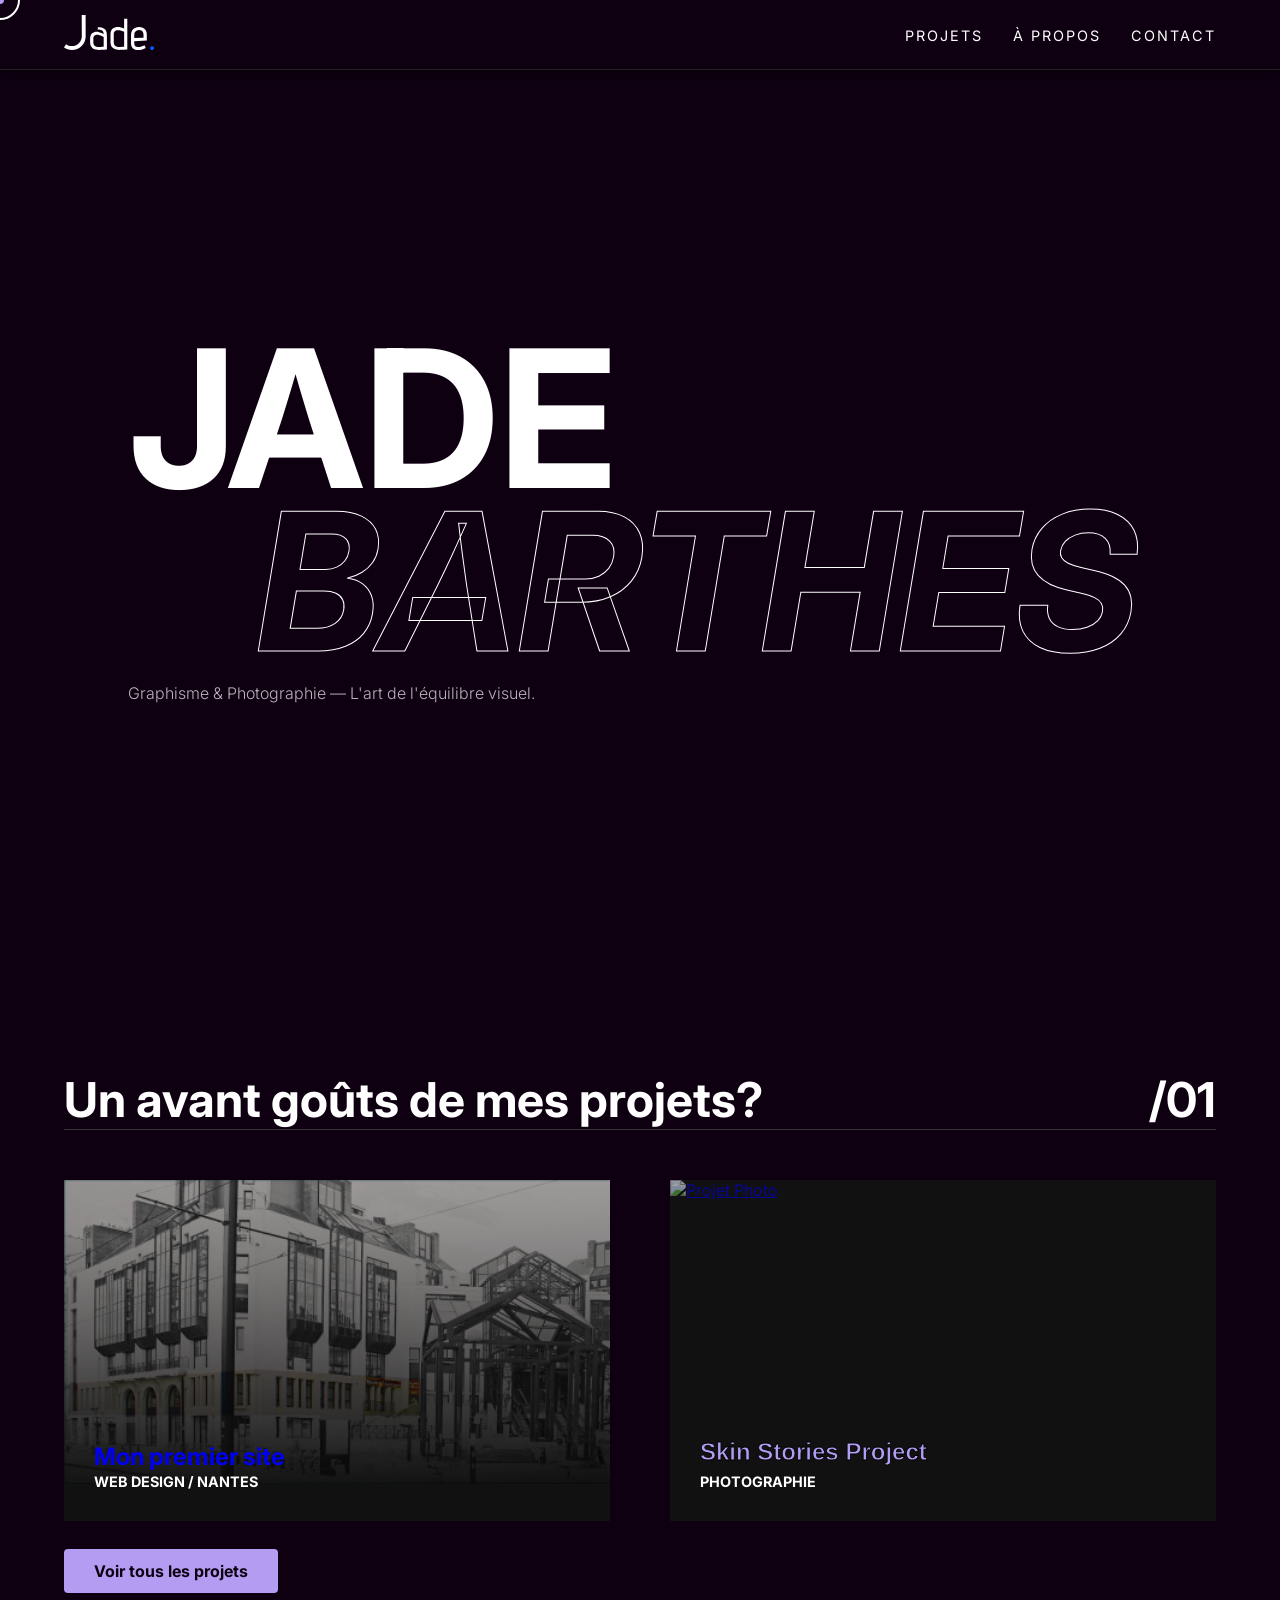
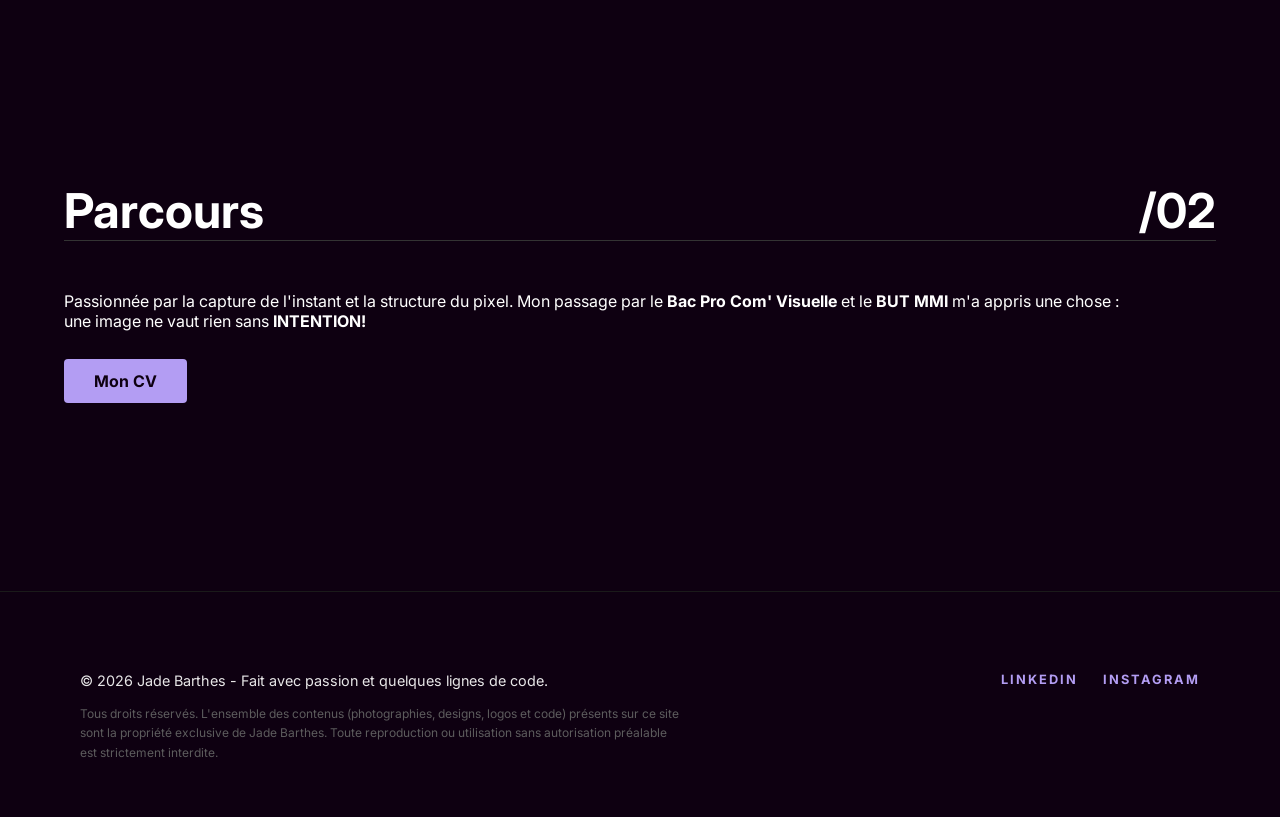
==== index.html @ 8baca6ea "responsiv et debug du site" ====
<!DOCTYPE html>
<html lang="fr">
<head>
    <meta charset="UTF-8">
    <meta name="viewport" content="width=device-width, initial-scale=1.0">
    <title>Jade Barthes - Portfolio</title>
    <link href="https://fonts.googleapis.com/css2?family=Playfair+Display:ital,wght@0,900;1,900&family=Inter:wght@300;400;700&display=swap" rel="stylesheet">
    <link rel="stylesheet" href="style.css">
</head>
<body>

    <div class="cursor-dot"></div>
    <div class="cursor-outline"></div>

<nav>
    <div class="logo">
        <a href="index.html">
            <img src="assets/img/logo-barthes-jade-site2.svg" alt="Jade Barthes" class="logo-img">
        </a>
    </div>

    <div class="burger" id="burger">
        <span></span>
        <span></span>
        <span></span>
    </div>

    <ul class="nav-links" id="nav-links">
        <li><a href="projets.html">Projets</a></li>
        <li><a href="index.html#about">À propos</a></li>
        <li><a href="contact.html">Contact</a></li>
    </ul>
</nav>

    <main>
        <section id="home" class="hero">
            <div class="hero-content">
                <h1 class="reveal-text">Jade <br><span data-text="Barthes">Barthes</span></h1>
                <p class="hero-sub">Graphisme & Photographie — L'art de l'équilibre visuel.</p>
            </div>
        </section>

<section id="projects" class="section">
    <h2 class="section-title">Un avant goûts de mes projets? <span>/01</span></h2>
    <div class="project-grid">
        
        <a href="musee-imprimerie.html" class="project-card hover-target">
            <div class="card-inner">
                <img src="assets/img/mediatheque.png" alt="Musée de l'imprimerie" class="card-img">
                <div class="card-overlay">
                    <h2>Mon premier site</h2>
                    <span>Web Design / Nantes</span>
                </div>
            </div>
        </a>

        <a href="skin-stories-project.html" class="project-card hover-target">
            <div class="card-inner">
                <img src="assets/img/P1162519.jpg" alt="Projet Photo" class="card-img">
                <div class="card-overlay">
                    <h3>Skin Stories Project</h3>
                    <span>Photographie</span>
                </div>
            </div>
        </a>

    </div>
    <br>
    <br>
    <div class="see-all-btn-container">
        <a href="projets.html" class="btn-link hover-target">Voir tous les projets</a>
</section>

        <section id="about" class="section">
            <div class="about-container">
                <div class="about-text">
                    <h2 class="section-title">Parcours <span>/02</span></h2>
                    <p>Passionnée par la capture de l'instant et la structure du pixel. Mon passage par le <strong>Bac Pro Com' Visuelle</strong>
                        et le <strong>BUT MMI</strong> m'a appris une chose : </p>
                        <p>une image ne vaut rien sans <strong>INTENTION!</strong></p>
                        <br>
                        <br>
                    <a href="assets/pdf/CV.pdf" class="btn-link hover-target">Mon CV</a>
                </div>
            </div>
        </section>
    </main>

    
    <footer>
    <div class="footer-container">
        <div class="footer-content">
            <p>&copy; 2026 Jade Barthes - Fait avec passion et quelques lignes de code.</p>
            <p class="legal-text">
                Tous droits réservés. L'ensemble des contenus (photographies, designs, logos et code) 
                présents sur ce site sont la propriété exclusive de Jade Barthes. 
                Toute reproduction ou utilisation sans autorisation préalable est strictement interdite.
            </p>
        </div>
        
        <div class="footer-socials">
            <a href="https://www.linkedin.com/in/jade-barthes-762510387/" target="_blank" class="hover-target">LinkedIn</a>
            <a href="https://www.instagram.com/pickjad/" target="_blank" class="hover-target">Instagram</a>
        </div>
    </div>
</footer>
<script src="script.js"></script>
</body>
</html>
---- style.css ----
:root {
    --bg: #0e0011;
    --text: #ffffff;
    --accent: #b39df3; /* Lavande pour le contraste */
    --font-main: 'Inter', sans-serif;
    --font-serif: 'Playfair Display', serif;
}

* { margin: 0; padding: 0; box-sizing: border-box; cursor: none; } /* On cache le vrai curseur */

body {
    background-color: var(--bg);
    color: var(--text);
    font-family: var(--font-main);
    overflow-x: hidden;
}

/* --- CURSEUR --- */
.cursor-dot, .cursor-outline {
    pointer-events: none;
    position: fixed;
    top: 0; left: 0;
    transform: translate(-50%, -50%);
    border-radius: 50%;
    z-index: 9999;
    transition: width 0.3s, height 0.3s, background-color 0.3s;
}
.cursor-dot { width: 8px; height: 8px; background-color: var(--accent); }
.cursor-outline {
    width: 40px; height: 40px;
    border: 2px solid var(--text);
    transition: all 0.2s ease-out;
}

/* --- NAVIGATION --- */
nav {
    position: fixed;
    top: 0;
    left: 0;
    width: 100%;
    height: 70px;
    padding: 0 5%;
    display: flex;
    justify-content: space-between;
    align-items: center;
    z-index: 1000;
    background: #0e0011;
    border-bottom: 1px solid #222;
    box-shadow: 0 2px 16px rgba(0,0,0,0.35);
}

.logo {
    position: relative;
}

.logo-img {
    height: 35px;
    filter: invert(1) brightness(1.1) saturate(2);
}

body {
    padding-top: 70px;
}

.nav-links { display: flex; list-style: none; gap: 30px; }
.nav-links a {
    color: var(--text);
    text-decoration: none;
    font-size: 0.9rem;
    text-transform: uppercase;
    letter-spacing: 2px;
}

/* --- HERO --- */
.hero {
    height: 100vh;
    display: flex;
    align-items: center;
    padding-left: 10%;
}

h1 {
    font-family: var(--font-main);
    font-size: clamp(4rem, 15vw, 12rem);
    line-height: 0.85;
    text-transform: uppercase;
}

h1 span {
    padding-left: 10vw;
    font-style: italic;
    color: transparent;
    -webkit-text-stroke: 1px var(--text);
}

.barthes-contour {
    position: relative;
    color: transparent;
    -webkit-text-stroke: 1px #fff;
    text-shadow: 0 0 1px rgba(255,255,255,0.9);
}

.barthes-contour::before,
.barthes-contour::after {
    content: attr(data-text);
    position: absolute;
    left: 0;
    top: 0;
    width: 100%;
    color: transparent;
    -webkit-text-stroke: 1.2px;
    opacity: 0.9;
}

.barthes-contour::before {
    -webkit-text-stroke-color: #d4a8ff;
    transform: translate(2px, -2px) skewX(-3deg);
    clip-path: polygon(0 0, 100% 2%, 100% 38%, 0 35%);
}

.barthes-contour::after {
    -webkit-text-stroke-color: #ff7ee8;
    transform: translate(-2px, 2px) skewX(2deg);
    clip-path: polygon(0 65%, 100% 62%, 100% 100%, 0 100%);
}

@keyframes barthes-glitch {
    0%, 100% { transform: translate(0,0); }
    20% { transform: translate(-1px, 1px); }
    40% { transform: translate(1px, -1px); }
    60% { transform: translate(-1px, -1px); }
    80% { transform: translate(1px, 1px); }
}

.barthes-contour {
    animation: barthes-glitch 2.5s infinite ease-in-out;
}


.hero-sub { margin-top: 20px; font-weight: 300; opacity: 0.7; }

/* --- GRILLE DE PROJETS --- */
.section { padding: 100px 5%; }
.section-title {
    font-family: var(--font-main);
    font-size: 3rem;
    margin-bottom: 50px;
    border-bottom: 1px solid #333;
    display: flex;
    justify-content: space-between;
}

.project-grid {
    display: grid;
    grid-template-columns: repeat(2, 1fr);
    gap: 60px;
}

.project-card {
    position: relative;
    aspect-ratio: 16/10;
    background: #111;
    overflow: hidden;
}

.card-img {
    width: 100%; height: 100%;
    object-fit: cover;
    opacity: 0.6;
    transition: 0.8s cubic-bezier(0.2, 1, 0.3, 1);
}

.project-card:hover .card-img {
    transform: scale(1.1);
    opacity: 1;
}

.card-overlay {
    position: absolute;
    bottom: 30px; left: 30px;
}

/* Responsivité */
@media (max-width: 768px) {
    .project-grid { grid-template-columns: 1fr; }
    h1 { font-size: 5rem; }
}

/* --- PAGE DÉTAIL PROJET --- */
.project-detail {
    max-width: 1000px;
    margin: 0 auto;
    padding: 0 5% 60px;
}

.project-hero {
    position: relative;
    width: 100%;
    height: 420px;
    margin: 0 auto 40px;
    border-radius: 12px;
    background-image: url('assets/img/mediatheque.png');
    background-position: center;
    background-size: cover;
    background-repeat: no-repeat;
    display: flex;
    align-items: flex-end;
    padding: 40px;
    box-shadow: inset 0 0 0 1000px rgba(0, 0, 0, 0.45);
    overflow: hidden;
}

.project-hero h1,
.project-hero .meta {
    color: #fff;
    z-index: 2;
}

.project-hero-overlay {
    position: absolute;
    inset: 0;
    display: flex;
    flex-direction: column;
    justify-content: flex-end;
    align-items: flex-start;
    text-align: left;
    padding: 40px;
    color: #ffffff;
}

.project-hero h1 {
    margin: 0 0 12px;
    font-size: clamp(2.2rem, 5vw, 3rem);
}

.project-hero .meta {
    display: flex;
    gap: 18px;
    font-family: var(--font-main);
    font-weight: 700;
    text-transform: uppercase;
    letter-spacing: 0.08em;
}

.project-hero::before {
    content: '';
    position: absolute;
    inset: 0;
    background: linear-gradient(180deg, rgba(0,0,0,0.0) 0%, rgba(0,0,0,0.75) 100%);
    z-index: 1;
}

.project-detail h1 {
    font-family: var(--font-main);
    font-size: 3rem;
    font-weight: 900;
    margin-bottom: 20px;
    margin-top: 100px;
}

.project-detail .meta {
    display: flex;
    gap: 20px;
    margin-bottom: 60px;
    color: var(--accent);
    font-weight: 700;
}

.project-detail img {
    width: 100%;
    max-height: 450px;
    height: 450px;
    object-fit: cover;
    margin: 40px 0;
    border-radius: 8px;
}

.project-detail p {
    font-size: 1.1rem;
    line-height: 1.8;
    margin-bottom: 20px;
    color: #ccc;
}

.project-detail h2 {
    font-family: var(--font-main);
    font-size: 2rem;
    margin-top: 50px;
    margin-bottom: 20px;
}

.project-detail .btn-link {
    display: inline-block;
    margin-top: 30px;
    padding: 12px 30px;
    background-color: var(--accent);
    color: var(--bg);
    text-decoration: none;
    border-radius: 4px;
    font-weight: 700;
    transition: all 0.3s ease;
}

.project-detail .btn-link:hover {
    transform: scale(1.05);
    box-shadow: 0 0 20px var(--accent);
}

.back-link {
    display: inline-block;
    margin-top: 20px;
    padding: 10px 20px;
    color: var(--text);
    text-decoration: none;
    font-size: 0.9rem;
    border: 1px solid var(--text);
    border-radius: 4px;
    transition: all 0.3s ease;
}

.back-link:hover {
    background-color: var(--text);
    color: var(--bg);
}

/* --- PAGE PROJETS COMPLÈTE --- */
.projects-page {
    padding: 150px 5% 100px;
}

.projects-header {
    max-width: 1200px;
    margin: 0 auto 80px;
    text-align: center;
}

.projects-header h1 {
    font-family: var(--font-main);
    font-size: 4rem;
    font-weight: 900;
    margin-bottom: 20px;
}

.projects-header p {
    font-size: 1.2rem;
    color: #999;
    font-weight: 300;
}

.projects-full-grid {
    display: grid;
    grid-template-columns: repeat(3, 1fr);
    gap: 40px;
    max-width: 1400px;
    margin: 0 auto;
}

.projects-full-grid .project-card {
    aspect-ratio: 1;
}

.cta-section {
    text-align: center;
    padding: 100px 5%;
    border-top: 1px solid #333;
    margin-top: 80px;
}

.cta-section h2 {
    font-family: var(--font-main);
    font-size: 3rem;
    margin-bottom: 20px;
}

.cta-section p {
    font-size: 1.1rem;
    color: #999;
    margin-bottom: 40px;
}

.cta-section .btn-link {
    display: inline-block;
    padding: 15px 40px;
    background-color: var(--accent);
    color: var(--bg);
    text-decoration: none;
    border-radius: 4px;
    font-weight: 700;
    transition: all 0.3s ease;
}

.cta-section .btn-link:hover {
    transform: scale(1.05);
    box-shadow: 0 0 20px var(--accent);
}

@media (max-width: 1024px) {
    .projects-full-grid {
        grid-template-columns: repeat(2, 1fr);
    }
}

@media (max-width: 768px) {
    .projects-full-grid {
        grid-template-columns: 1fr;
    }
    
    .projects-header h1 {
        font-size: 2.5rem;
    }
}

/* --- VARIABLES & BASES --- */
:root {
    --bg: #0e0011;
    --text: #ffffff;
    --accent: #b39df3; /* Lavande */
    --font-main: 'Inter', sans-serif;
    --font-serif: 'Playfair Display', serif;
}

* { margin: 0; padding: 0; box-sizing: border-box; cursor: none; }

body {
    background-color: var(--bg);
    color: var(--text);
    font-family: var(--font-main);
    overflow-x: hidden;
    padding-top: 70px;
}

/* --- NAVIGATION --- */
nav {
    position: fixed; top: 0; left: 0; width: 100%; height: 70px;
    padding: 0 5%; display: flex; justify-content: space-between; align-items: center;
    z-index: 1000; background: var(--bg); border-bottom: 1px solid #222;
}

.nav-links { display: flex; list-style: none; gap: 30px; }
.nav-links a { color: var(--text); text-decoration: none; text-transform: uppercase; font-size: 0.9rem; letter-spacing: 2px; }

/* --- PAGE DÉTAIL PROJET --- */
.project-detail { max-width: 1000px; margin: 0 auto; padding: 0 5% 60px; }

.project-hero {
    position: relative; width: 100%; height: 450px; margin: 40px auto;
    border-radius: 12px; background-size: cover; background-position: center;
    display: flex; align-items: flex-end; padding: 40px; overflow: hidden;
    box-shadow: inset 0 0 0 1000px rgba(0, 0, 0, 0.5);
}

.skin-stories-bg { background-image: url('assets/img/P1162519.jpg'); }

/* --- STYLE ÉDITORIAL (TES IMAGES) --- */
.partie-title {
    text-align: center; font-family: var(--font-serif); font-style: italic;
    color: var(--accent); letter-spacing: 4px; text-transform: uppercase;
    margin: 80px 0 40px; font-size: 1.8rem;
}

.stories-showcase { margin-bottom: 100px; }

.story-image { position: relative; width: 100%; border: 1px solid #1a1a1a; overflow: hidden; }

.story-image img {
    width: 100%; height: auto; display: block;
    filter: brightness(0.6); /* Ton rendu sombre */
    transition: all 0.6s ease;
}

.story-image:hover img { filter: brightness(0.9); transform: scale(1.01); }

.story-label {
    position: absolute; top: 20px; right: 20px;
    background: var(--accent); color: var(--bg);
    padding: 5px 15px; font-size: 0.7rem; font-weight: 800; letter-spacing: 2px;
}

.story-credits { text-align: right; font-size: 0.7rem; color: #555; margin-top: 10px; }

.story-desc { text-align: center; margin-top: 25px; color: #ccc; font-style: italic; }

/* --- BOUTONS --- */
.action-buttons { display: flex; gap: 20px; margin-top: 40px; }

.btn-link {
    padding: 12px 30px; background: var(--accent); color: var(--bg);
    text-decoration: none; font-weight: 700; border-radius: 4px;
}

.btn-link.outline { background: transparent; border: 1px solid var(--accent); color: var(--accent); }

.back-link { display: inline-block; margin-top: 20px; padding: 10px 20px; color: #fff; text-decoration: none; border: 1px solid #444; }

/* --- STYLE ÉDITORIAL UNIFIÉ --- */

.partie-title {
    text-align: center;
    /* On force l'utilisation de la police principale (Inter) */
    font-family: var(--font-main); 
    font-weight: 700; /* Gras pour l'impact */
    font-style: normal; /* On enlève l'italique */
    color: var(--accent);
    letter-spacing: 5px; /* On garde l'espacement pour le côté design */
    text-transform: uppercase;
    margin: 80px 0 40px;
    font-size: 1.5rem;
}

/* --- BOUTONS (CORRECTION) --- */

.btn-link:hover {
    transform: scale(1.05);
    /* Supprime la ligne box-shadow qui était ici */
    box-shadow: none; 
}

.btn-link.outline:hover {
    background: transparent; /* Ou une couleur très légère sans halo */
    /* Supprime aussi la ligne box-shadow ici si elle existe */
    box-shadow: none; 
}

/* --- NETTOYAGE COMPLET DES BOUTONS --- */

.btn-link:hover, 
.btn-link.outline:hover,
.project-detail .btn-link:hover {
    transform: scale(1.05);
    /* On force la suppression de toute lueur/ombre */
    box-shadow: none !important; 
    text-decoration: none;
}

/* Pour le bouton violet (plein) */
.btn-link:hover {
    background-color: var(--accent); /* Reste de la même couleur */
    filter: brightness(1.1); /* S'éclaircit juste un peu, sans halo */
}

/* Pour le bouton noir (contour) */
.btn-link.outline:hover {
    background-color: transparent !important;
    border: 1px solid var(--accent);
    color: var(--accent);
}

.cursor-outline {
    width: 40px;
    height: 40px;
    border: 2px solid var(--text);
    transition: all 0.2s ease-out;
    background-color: transparent !important; /* Force la transparence */
    box-shadow: none !important; /* Supprime toute ombre du curseur */
}

/* --- AJOUT SPÉCIFIQUE : PAGE CONTACT --- */

.contact-page {
    padding: 150px 5% 100px; /* Grand padding pour le hero */
    min-height: 100vh;
    background-color: var(--bg);
}

.contact-container {
    max-width: 1200px;
    margin: 0 auto;
}

/* Titre H1 style "Index" */
.contact-page h1 {
    font-family: var(--font-main);
    font-size: clamp(3rem, 10vw, 8rem);
    text-transform: uppercase;
    line-height: 0.9;
    margin-bottom: 80px;
}

.contact-page h1 span {
    color: transparent;
    -webkit-text-stroke: 1px var(--text);
    padding-left: 0; /* Pas de décalage sur mobile */
}

/* Grille de contact */
.contact-grid {
    display: grid;
    grid-template-columns: repeat(2, 1fr); /* 2 colonnes égales */
    gap: 80px;
    align-items: flex-start;
}

.contact-info h3 {
    font-family: var(--font-serif);
    font-style: italic;
    font-size: 2.5rem;
    color: var(--accent);
    margin-bottom: 20px;
}

.contact-info p {
    color: #ccc;
    line-height: 1.8;
    margin-bottom: 40px;
    font-size: 1.1rem;
}

.info-list {
    list-style: none;
    margin-bottom: 50px;
}

.info-list li {
    margin-bottom: 15px;
    font-size: 1.1rem;
    color: var(--text);
}

.info-list li strong {
    font-weight: 700;
}

.info-list li a {
    color: var(--accent);
    text-decoration: none;
    transition: all 0.3s ease;
}

.info-list li a:hover {
    color: var(--text);
}

/* Liens sociaux style "Nav" */
.social-links {
    display: flex;
    gap: 20px;
    margin-top: 30px;
}

.social-icon {
    font-size: 0.8rem;
    text-transform: uppercase;
    letter-spacing: 2px;
    color: var(--text);
    text-decoration: none;
    border: 1px solid transparent;
    transition: all 0.3s ease;
}

.social-icon:hover {
    color: var(--accent);
}

/* --- LE FORMULAIRE --- */
.contact-form {
    display: flex;
    flex-direction: column;
    gap: 25px;
}

.form-group {
    display: flex;
    flex-direction: column;
    gap: 8px;
}

.form-group label {
    font-size: 0.85rem;
    text-transform: uppercase;
    letter-spacing: 1px;
    color: #999;
}

/* Style des Inputs & Textarea */
.contact-form input,
.contact-form textarea {
    padding: 15px;
    background-color: #0d0010; /* Un peu plus clair que le fond */
    border: 1px solid #333;
    border-radius: 4px;
    color: var(--text);
    font-family: var(--font-main);
    font-size: 1rem;
    transition: border-color 0.3s ease, background-color 0.3s ease;
}

/* Focus : Quand on clique dans le champ */
.contact-form input:focus,
.contact-form textarea:focus {
    outline: none;
    border-color: var(--accent);
    background-color: #1a0020;
}

/* Style du bouton de formulaire (basé sur ton btn-link) */
.contact-form button.btn-link {
    border: none; /* Enlève la bordure par défaut */
    font-family: var(--font-main);
    text-transform: uppercase;
    letter-spacing: 2px;
    font-size: 0.9rem;
    padding: 15px 30px;
}

/* Responsivité Mobile */
@media (max-width: 768px) {
    .contact-grid {
        grid-template-columns: 1fr; /* Les colonnes s'empilent */
        gap: 60px;
    }
    
    .contact-page {
        padding: 100px 5% 60px;
    }
    
    .contact-page h1 {
        font-size: 4rem;
    }
    
    .contact-info h3 {
        font-size: 2rem;
    }
}

/* --- UNIFORMISATION TYPO CONTACT --- */

.contact-info h3 {
    /* On force ta police de base (Inter) */
    font-family: var(--font-main) !important; 
    font-weight: 700;
    font-style: normal !important; /* On enlève l'italique */
    font-size: 2.5rem;
    color: var(--accent);
    margin-bottom: 20px;
    text-transform: uppercase; /* Optionnel : pour un look plus "projet" */
    letter-spacing: 2px;
}
/* --- AJOUT SPÉCIFIQUE : DIABÈTE PROJET --- */

/* Image de Hero/Bannière spécifique */
.diabete-bg {
    background-image: url('assets/img/liberatori-glucometer-5977172.jpg'); /* Ton image principale éditée */
    background-size: cover;
    background-position: center;
}

/* On force l'utilisation de ta police principale (Inter) comme demandé avant */
.partie-title {
    text-align: center;
    font-family: var(--font-main) !important; 
    font-weight: 700; /* Gras pour l'impact */
    font-style: normal !important; /* Pas d'italique */
    color: var(--accent);
    letter-spacing: 5px; /* Un espacement design */
    text-transform: uppercase;
    margin: 80px 0 40px;
    font-size: 1.5rem;
}

/* --- STYLE ÉDITORIAL UNIFIÉ (TES IMAGES) --- */

.stories-showcase {
    margin-bottom: 100px;
}

.story-image {
    position: relative;
    width: 100%;
    border: 1px solid #1a1a1a;
    overflow: hidden;
}

.story-image img {
    width: 100%;
    height: auto;
    display: block;
    filter: brightness(0.6); /* Ton rendu sombre */
    transition: all 0.6s ease;
}

.story-image:hover img {
    filter: brightness(0.9);
    transform: scale(1.01);
}

.story-label {
    position: absolute;
    top: 20px;
    right: 20px;
    background: var(--accent); /* Ta couleur lavande */
    color: var(--bg);
    padding: 5px 15px;
    font-size: 0.7rem;
    font-weight: 800;
    letter-spacing: 2px;
}

.story-credits {
    text-align: right;
    font-size: 0.7rem;
    color: #555;
    margin-top: 10px;
    font-family: var(--font-main);
}

.story-desc {
    text-align: center;
    margin-top: 25px;
    color: #ccc;
    font-style: italic;
    max-width: 800px;
    margin-left: auto;
    margin-right: auto;
}

/* Bouton secondaire (Outline) */
.btn-link.outline {
    background: transparent;
    border: 1px solid var(--accent);
    color: var(--accent);
}

.btn-link.outline:hover {
    background: rgba(179, 157, 243, 0.1);
    box-shadow: 0 0 15px rgba(179, 157, 243, 0.2);
}

/* --- AJOUT SPÉCIFIQUE : INTERNET SUPER MÉDIA --- */

/* Image de Hero/Bannière spécifique */
.internet-bg {
    /* Remplace par ton image d'illustration capturée du motion */
    background-image: url('assets/img/after-effect-image.jpg'); 
    background-size: cover;
    background-position: center;
}

/* --- STYLE ÉDITORIAL UNIFIÉ (TES IMAGES ET VIDÉOS) --- */

.stories-showcase {
    margin-bottom: 100px;
}

/* Conteneur vidéo pour respecter ton ratio design */
.video-container.stories-showcase {
    position: relative;
    width: 100%;
    /* On garde la bordure et le style de tes project-cards */
    border: 1px solid #1a1a1a; 
    overflow: hidden;
}

.video-container video {
    width: 100%;
    height: auto;
    display: block;
    /* On applique le même filtre sombre que tu aimes sur les images */
    filter: brightness(0.6); 
    transition: all 0.6s ease;
}

.video-container:hover video {
    /* S'éclaircit légèrement au survol, comme tes images */
    filter: brightness(0.9); 
    transform: scale(1.01);
}

.story-label {
    position: absolute;
    top: 20px;
    right: 20px;
    background: var(--accent); /* Ta couleur lavande */
    color: var(--bg);
    padding: 5px 15px;
    font-size: 0.7rem;
    font-weight: 800;
    letter-spacing: 2px;
    z-index: 2; /* Pour rester au-dessus des contrôles vidéo */
}

.story-credits {
    text-align: right;
    font-size: 0.7rem;
    color: #555;
    margin-top: 10px;
    font-family: var(--font-main);
}

/* S'assurer que les titres de parties respectent bien ta typo Inter */
.partie-title {
    text-align: center;
    font-family: var(--font-main) !important; 
    font-weight: 700;
    font-style: normal !important;
    color: var(--accent);
    letter-spacing: 5px;
    text-transform: uppercase;
    margin: 80px 0 40px;
    font-size: 1.5rem;
}

/* --- LIGHTBOX STORYBOARD --- */
.lightbox {
    display: none;
    position: fixed;
    z-index: 10000;
    top: 0; left: 0;
    width: 100%; height: 100%;
    background-color: rgba(14, 0, 17, 0.95); /* Ton fond --bg */
    justify-content: center;
    align-items: center;
}

.lightbox-content {
    max-width: 90%;
    max-height: 80%;
    border: 2px solid var(--accent);
}

.lightbox-close, .lightbox-prev, .lightbox-next {
    position: absolute;
    color: white;
    font-size: 40px;
    font-weight: bold;
    cursor: none; /* Pour garder ton curseur custom */
    user-select: none;
    transition: color 0.3s;
}

.lightbox-close { top: 30px; right: 40px; }
.lightbox-prev { left: 40px; top: 50%; transform: translateY(-50%); }
.lightbox-next { right: 40px; top: 50%; transform: translateY(-50%); }

.lightbox-close:hover, .lightbox-prev:hover, .lightbox-next:hover {
    color: var(--accent);
}

/* --- CURSEUR (CORRECTIF PROFONDEUR) --- */
.cursor-dot, .cursor-outline {
    pointer-events: none;
    position: fixed;
    top: 0; left: 0;
    transform: translate(-50%, -50%);
    border-radius: 50%;
    /* On passe à 999999 pour être au-dessus de la Lightbox et du Menu */
    z-index: 999999 !important; 
    transition: width 0.3s, height 0.3s, background-color 0.3s;
}

.lightbox {
    display: none;
    position: fixed;
    /* La lightbox doit être haute, mais MOINS que le curseur */
    z-index: 100000; 
    top: 0; left: 0;
    width: 100%; height: 100%;
    background-color: rgba(14, 0, 17, 0.95);
    justify-content: center;
    align-items: center;
    cursor: none; /* Force la disparition du curseur Windows ici aussi */
}

/* --- AJOUT SPÉCIFIQUE : SALON DES VINS --- */

.salon-vins-bg {
    background-image: url('assets/img/Salon\ des\ Vins\ des\ Vignerons\ Indépendants/3.png'); /* Ton image coup de cœur */
    background-size: cover;
    background-position: center;
}

/* On s'assure que les images de la galerie sont bien lisibles */
.stories-showcase img {
    cursor: none; /* Pour que ton curseur custom fonctionne sur les images */
}

.carousel-container {
    position: relative;
    width: 100%;
    max-width: 1000px;
    margin: 50px auto;
    overflow: hidden;
    border: 1px solid #1a1a1a;
}

.carousel-wrapper {
    display: flex;
    transition: transform 0.5s ease-in-out;
}

.carousel-slide {
    min-width: 100%;
}

/* --- CORRECTION CARROUSEL : IMAGES EN ENTIER --- */

.carousel-slide img {
    width: 100%; /* L'image s'adapte à la largeur du cadre */
    
    /* SUPPRIME OU COMMENTE CES DEUX LIGNES : */
    /* height: 600px; */ 
    /* object-fit: cover; */
    
    /* AJOUTE CELLE-CI : */
    object-fit: contain; /* L'image s'affiche en entier dans le cadre, sans recadrage */
    
    /* Tu peux ajouter une hauteur maximale pour éviter qu'une photo verticale ne soit trop grande */
    max-height: 80vh; /* L'image ne dépassera pas 80% de la hauteur de l'écran */

    filter: brightness(0.7);
    transition: filter 0.3s;
}

.carousel-slide img:hover {
    filter: brightness(1);
}

.carousel-slide img:hover {
    filter: brightness(1);
}

.carousel-btn {
    position: absolute;
    top: 50%;
    transform: translateY(-50%);
    background: rgba(0,0,0,0.5);
    color: white;
    border: none;
    padding: 20px;
    font-size: 2rem;
    cursor: none; /* Pour ton curseur custom */
    z-index: 10;
}

.carousel-btn.prev { left: 0; }
.carousel-btn.next { right: 0; }

/* --- AJOUT SPÉCIFIQUE : LABO JEUX --- */

.jeux-bg {
    /* Une image de code ou de pixels flous */
    background-image: url('assets/img/pexels-code-1839406.jpg'); 
    background-size: cover;
    background-position: center;
}

/* On réutilise tes styles de titres de parties pour les noms des jeux */
.game-showcase .partie-title {
    margin-top: 40px;
    margin-bottom: 20px;
}

/* Pour que les jeux soient bien présentés */
.game-showcase .stories-showcase {
    background: rgba(255, 255, 255, 0.02);
    padding: 30px;
    border-radius: 12px;
    border: 1px solid #1a1a1a;
}

/* --- AJOUT SPÉCIFIQUE : MAGSECQ-TIQUE --- */

.magescq-bg {
    background-image: url('assets/img/magescq-tique.png'); /* Ton visuel le plus fort */
    background-size: cover;
    background-position: center;
}

/* --- SECTION PROJET : ESPINGO (MÉTHODOLOGIE) --- */

.espingo-bg {
    background-image: url('assets/img/espingo-photo-scaled.jpg'); 
    background-size: cover;
    background-position: center;
}

/* Style spécifique pour la vidéo immersive */
.video-container.stories-showcase {
    position: relative;
    width: 100%;
    border: 1px solid #1a1a1a;
    overflow: hidden;
    margin-bottom: 50px;
}

.video-container video {
    width: 100%;
    height: auto;
    display: block;
    filter: brightness(0.7);
    transition: filter 0.5s ease;
}

.video-container:hover video {
    filter: brightness(1);
}

/* On s'assure que les descriptions sous les images sont lisibles */
.story-desc {
    text-align: center;
    margin-top: 20px;
    font-size: 0.9rem;
    color: #888;
    font-family: var(--font-main);
    line-height: 1.6;
}

/* --- SECTION PROJET : AFFICHE VILLE --- */

.affiche-ville-bg {
    /* Tu peux mettre ici une version floutée de ton affiche Arcachon ou une photo d'Arcachon */
    background-image: url('assets/img/ARCACHON.jpeg'); 
    background-size: cover;
    background-position: center;
}

/* On s'assure que les affiches de la galerie ont un bel aspect vertical */
.stories-showcase .story-image img {
    max-height: 80vh; /* Pour que l'affiche soit visible en entier sur l'écran */
    object-fit: contain;
    background-color: #0d0010; /* Fond très sombre si l'affiche est étroite */
}
/* --- BOUTONS PDF AFFICHES --- */
.pdf-action {
    display: flex;
    justify-content: center;
    margin-top: 25px;
}

.pdf-action .btn-link {
    font-size: 0.75rem;
    padding: 12px 30px;
    /* On garde le style que tu as déjà pour tes autres boutons */
}
/* --- FOOTER --- */
footer {
    padding: 80px 0 40px 0;
    border-top: 1px solid #1a1a1a;
    margin-top: 100px;
    background-color: var(--bg);
}

.footer-container {
    max-width: 1200px;
    margin: 0 auto;
    padding: 0 40px;
    display: flex;
    justify-content: space-between;
    align-items: flex-start;
    flex-wrap: wrap;
    gap: 30px;
}

.footer-content {
    flex: 1;
    min-width: 300px;
}

.footer-content p {
    font-size: 0.9rem;
    color: var(--text);
    margin-bottom: 15px;
    opacity: 0.9;
}

.footer-content .legal-text {
    font-size: 0.75rem;
    line-height: 1.6;
    color: #666; /* Couleur plus discrète pour le texte légal */
    max-width: 600px;
}

.footer-socials {
    display: flex;
    gap: 25px;
}

.footer-socials a {
    text-decoration: none;
    color: var(--accent);
    font-size: 0.8rem;
    text-transform: uppercase;
    letter-spacing: 2px;
    font-weight: 700;
    transition: opacity 0.3s ease;
}

.footer-socials a:hover {
    opacity: 0.7;
}

/* Adaptabilité Mobile */
@media (max-width: 768px) {
    .footer-container {
        flex-direction: column;
        text-align: center;
        align-items: center;
    }
    
    .footer-content .legal-text {
        margin: 0 auto;
    }
}

@media (max-width: 768px) {
    /* 1. Suppression du curseur personnalisé sur mobile */
    .cursor-dot, 
    .cursor-outline {
        display: none !important;
    }

    html, body {
        cursor: auto !important;
    }

    /* 2. Menu et Titres */
    .nav-links {
        display: none; /* Cache le menu classique */
    }

    .project-hero h1 {
        font-size: 2.2rem; /* Légèrement plus petit pour les petits écrans */
    }

    /* 3. Mise en page en une seule colonne */
    .stories-showcase, 
    .action-buttons {
        display: flex;
        flex-direction: column;
        gap: 20px;
    }

    /* 4. Ajustement des images et textes */
    .story-image img, 
    .content-wrapper img {
        width: 100%;
        height: auto;
    }

    .content-wrapper {
        padding: 20px; /* Moins de vide sur les côtés */
    }
}

/* --- STYLE DU BURGER (Caché sur PC) --- */
.burger {
    display: none; /* Cache le burger par défaut */
    cursor: pointer;
    flex-direction: column;
    gap: 5px;
    z-index: 2000;
}

.burger span {
    display: block;
    width: 28px;
    height: 2px;
    background-color: var(--accent, #b39df3); /* Utilise ta couleur violette */
    transition: all 0.3s ease;
}

/* 1. Force l'affichage du burger uniquement sur mobile */
.burger {
    display: none; /* Caché sur PC */
    flex-direction: column;
    justify-content: space-between;
    width: 30px;
    height: 21px;
    cursor: pointer;
    z-index: 9999; /* Toujours au dessus */
    position: relative;
}

.burger span {
    display: block;
    height: 3px;
    width: 100%;
    background-color: #b39df3; /* Ton violet */
    border-radius: 10px;
    transition: all 0.3s ease;
}

/* 2. Mode Mobile (S'active sous 768px) */
@media screen and (max-width: 768px) {
    .burger {
        display: flex !important; /* Force l'apparition */
    }

    .nav-links {
        position: fixed;
        right: -100%; /* Caché à droite */
        top: 0;
        height: 100vh;
        width: 100%;
        background-color: #0e0011; /* Ton fond sombre */
        display: flex;
        flex-direction: column;
        align-items: center;
        justify-content: center;
        transition: right 0.5s ease;
        z-index: 9998;
    }

    /* Quand on clique (classe ajoutée par le JS) */
    .nav-links.nav-active {
        right: 0;
    }

    /* Animation des barres en X */
    .toggle span:nth-child(1) { transform: rotate(-45deg) translate(-5px, 6px); }
    .toggle span:nth-child(2) { opacity: 0; }
    .toggle span:nth-child(3) { transform: rotate(45deg) translate(-5px, -6px); }
}
/* --- APPARITION DU MENU MOBILE --- */

@media screen and (max-width: 768px) {
    .nav-links {
        position: fixed;
        right: -100%; /* Le menu est caché à droite par défaut */
        top: 0;
        height: 100vh;
        width: 100%; /* Il prend tout l'écran */
        background-color: #0e0011; /* Ton fond violet très sombre */
        display: flex;
        flex-direction: column;
        justify-content: center;
        align-items: center;
        gap: 40px;
        transition: right 0.5s ease-in-out;
        z-index: 1000;
    }

    /* C'est cette classe qui fait glisser le menu quand tu cliques */
    .nav-links.active {
        right: 0;
    }

    .nav-links li {
        list-style: none;
    }

    .nav-links li a {
        font-family: 'Inter', sans-serif;
        font-size: 2rem;
        color: #ffffff;
        text-decoration: none;
        letter-spacing: 2px;
        transition: color 0.3s;
    }

    .nav-links li a:hover {
        color: #b39df3; /* Ton violet au survol */
    }
}

/* --- ADAPTATION MOBILE (Écrans inférieurs à 768px) --- */
@media screen and (max-width: 768px) {
    
    /* 1. On réduit la taille des gros titres Jade Barthes */
    .hero-content h1 {
        font-size: 3.5rem !important; /* Plus petit pour ne pas déborder */
        line-height: 1.1;
    }

    /* 2. On réduit les titres de sections (Parcours, Projets) */
    .section-title {
        font-size: 1.8rem !important;
        margin-bottom: 20px;
    }

    /* 3. On agrandit le texte courant (paragraphes) pour la lisibilité */
    .hero-sub, 
    .about-text p, 
    .game-footer-ui p,
    .footer-content p {
        font-size: 1.1rem !important; /* Texte plus grand sur petit écran */
        line-height: 1.6; /* Plus d'espace entre les lignes pour reposer l'œil */
        opacity: 0.9;
    }

    /* 4. On ajuste les marges pour que le texte ne colle pas aux bords */
    .about-container, 
    .hero-content {
        padding: 0 10px;
    }
}

/* Style des titres et descriptions dans l'overlay des cartes */
.card-overlay h3 {
    color: #b39df3; /* Texte blanc */ 
    -webkit-text-stroke: 0.8px #000000; 
    font-family: 'Arial', sans-serif; /* Garde ta police de titre */
    font-size: 1.5rem;
    margin-bottom: 5px;
}

.card-overlay span {
    color: #ffffff; /* Texte blanc */
    font-family: 'Inter', sans-serif;
    font-weight: 700;
    text-transform: uppercase;  
    font-size: 0.9rem;
}
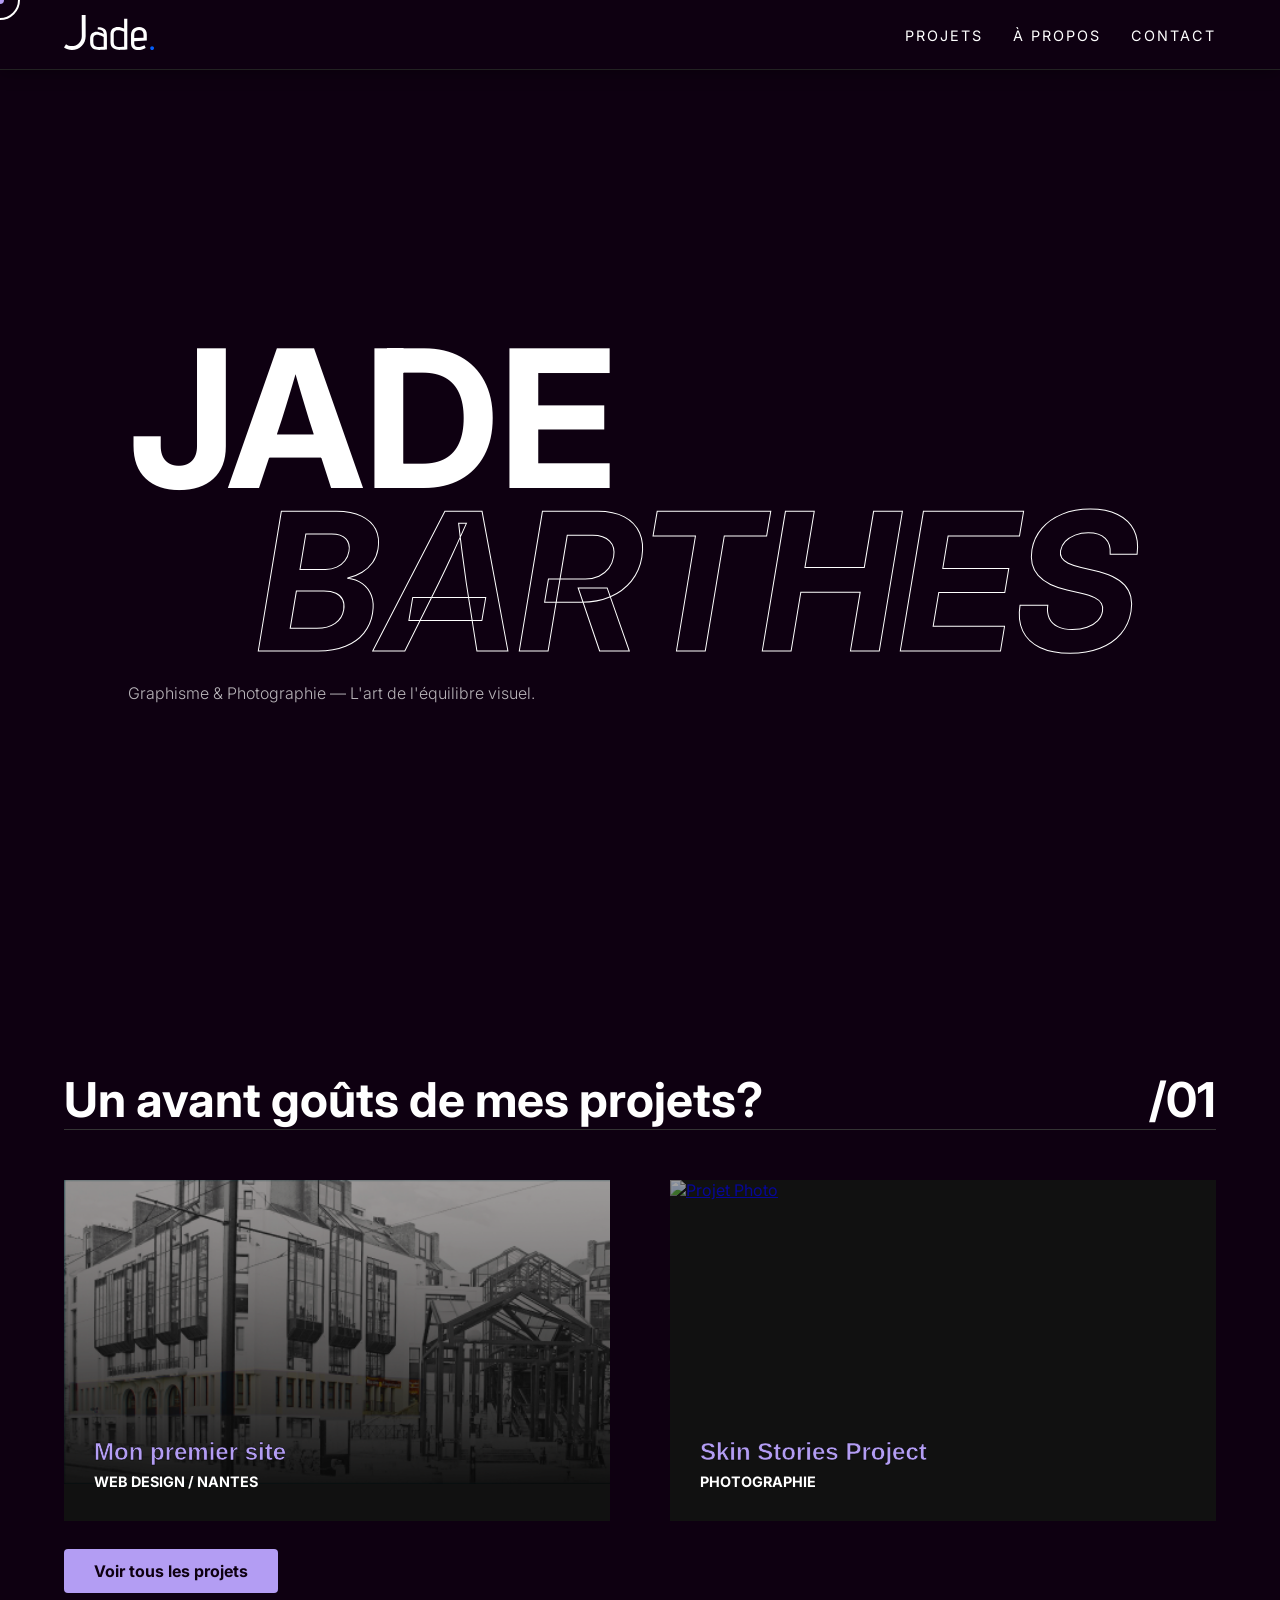
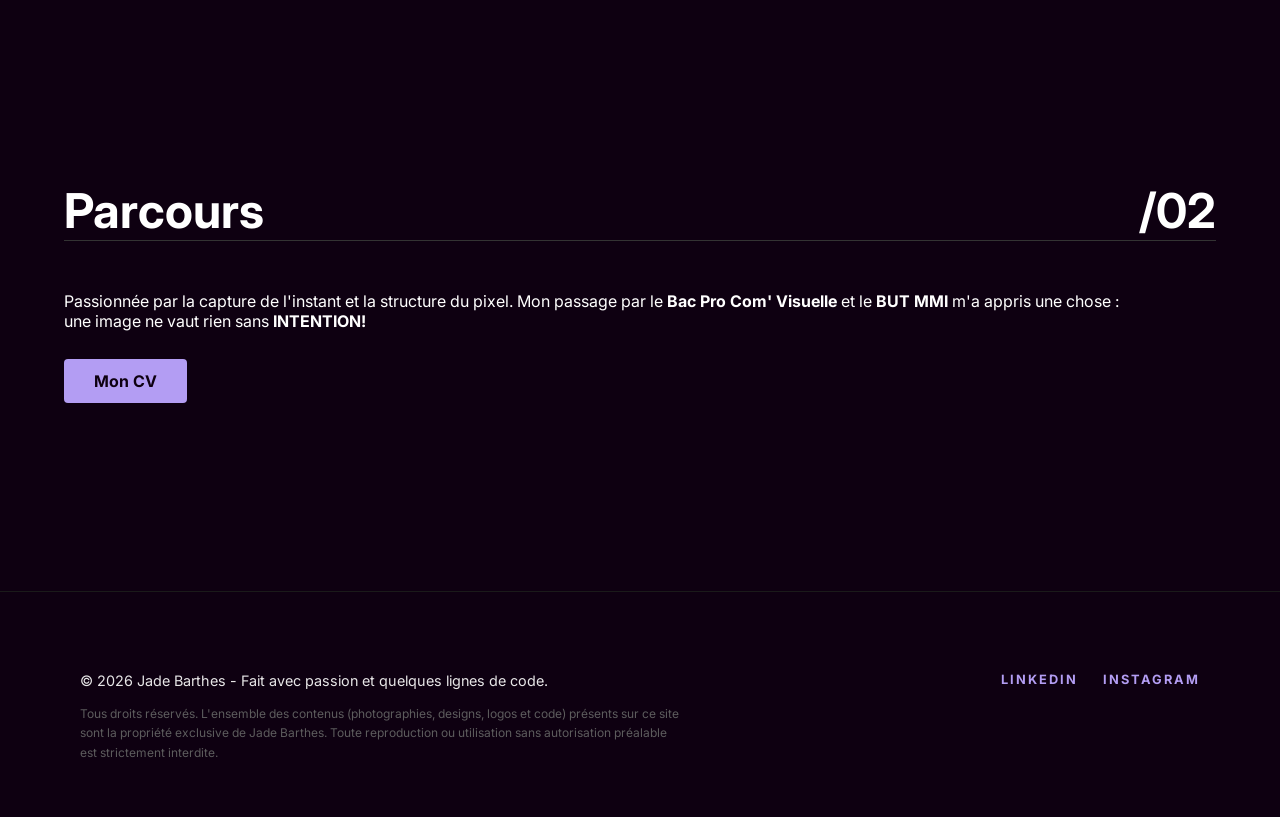
==== commit e5b47057: "bug visuel index" ====
--- a/index.html
+++ b/index.html
@@ -48,9 +48,8 @@
             <div class="card-inner">
                 <img src="assets/img/mediatheque.png" alt="Musée de l'imprimerie" class="card-img">
                 <div class="card-overlay">
-                    <h2>Mon premier site</h2>
-                    <span>Web Design / Nantes</span>
-                </div>
+    <h3>Mon premier site</h3> <span>Web Design / Nantes</span>
+</div>
             </div>
         </a>
 
--- a/style.css
+++ b/style.css
@@ -1387,7 +1387,7 @@
 /* Style des titres et descriptions dans l'overlay des cartes */
 .card-overlay h3 {
     color: #b39df3; /* Texte blanc */ 
-    -webkit-text-stroke: 0.8px #000000; 
+    -webkit-text-stroke: 0.5px #000000; 
     font-family: 'Arial', sans-serif; /* Garde ta police de titre */
     font-size: 1.5rem;
     margin-bottom: 5px;
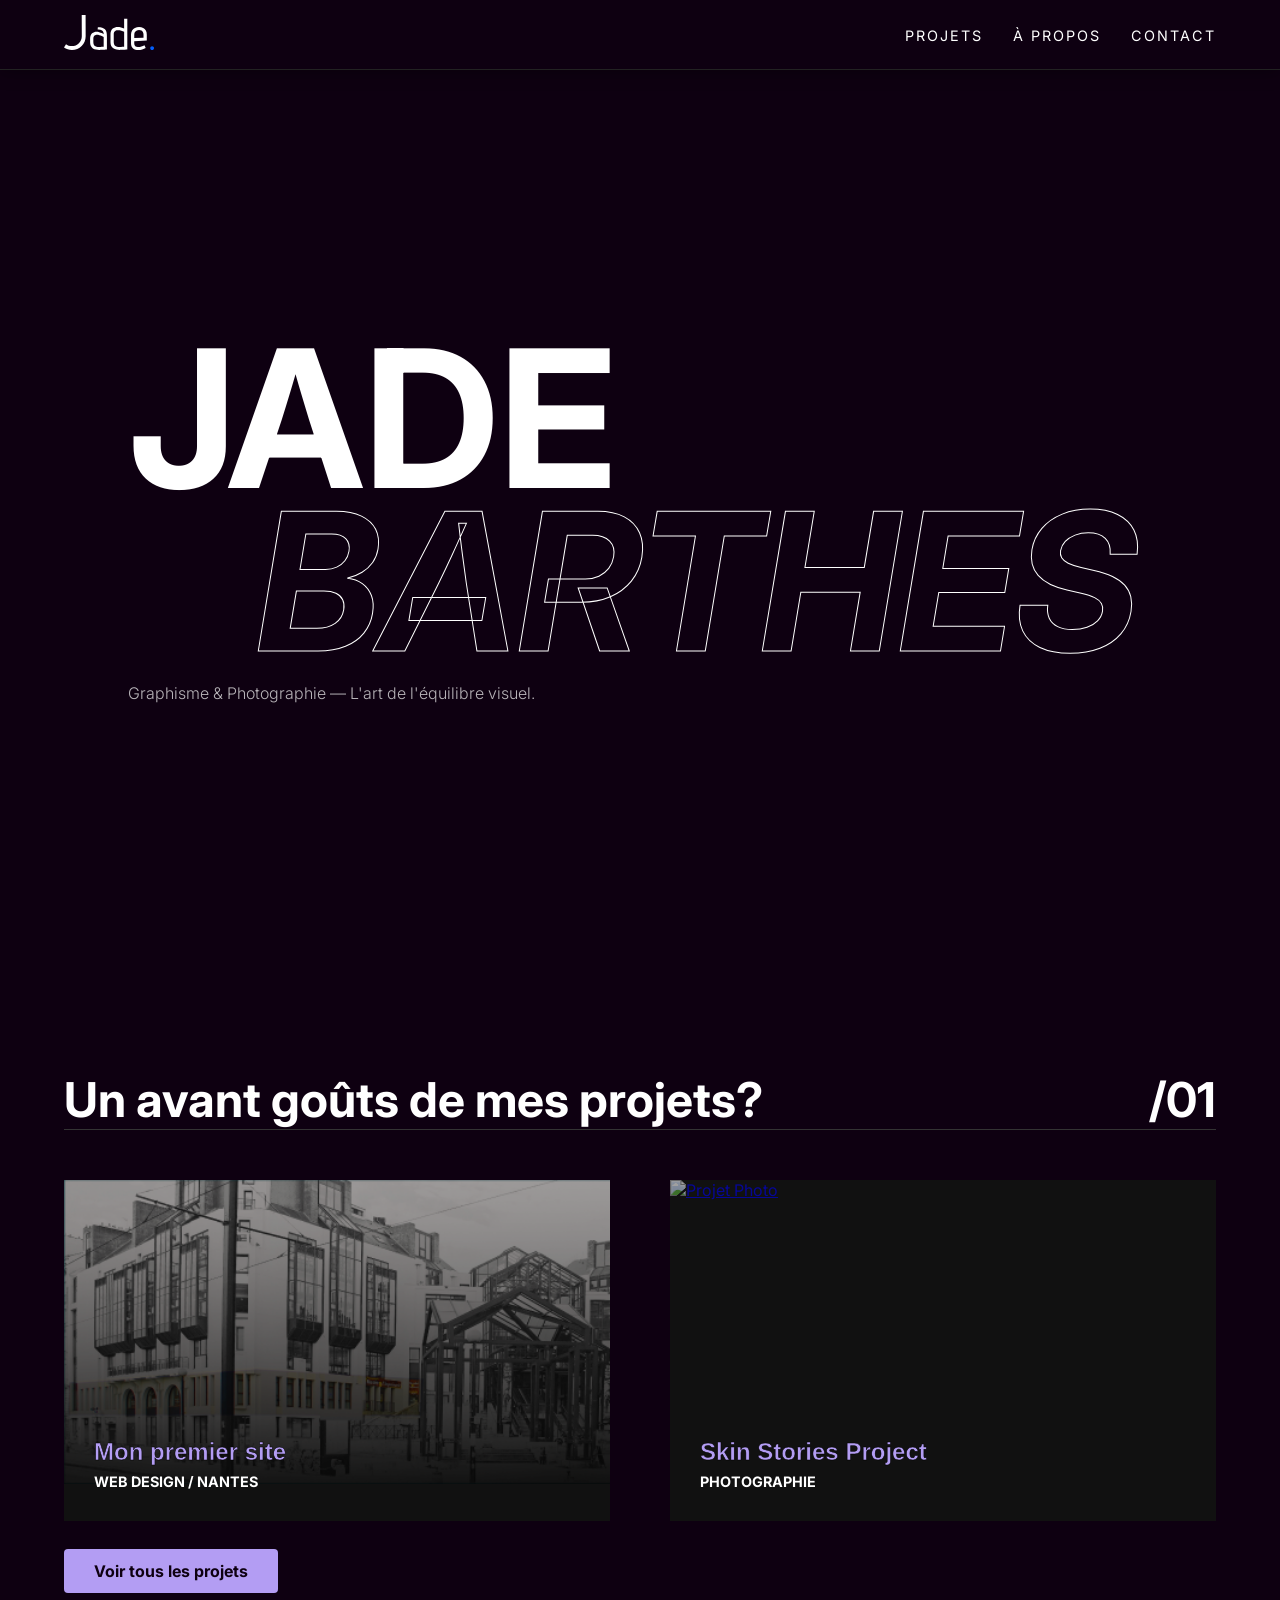
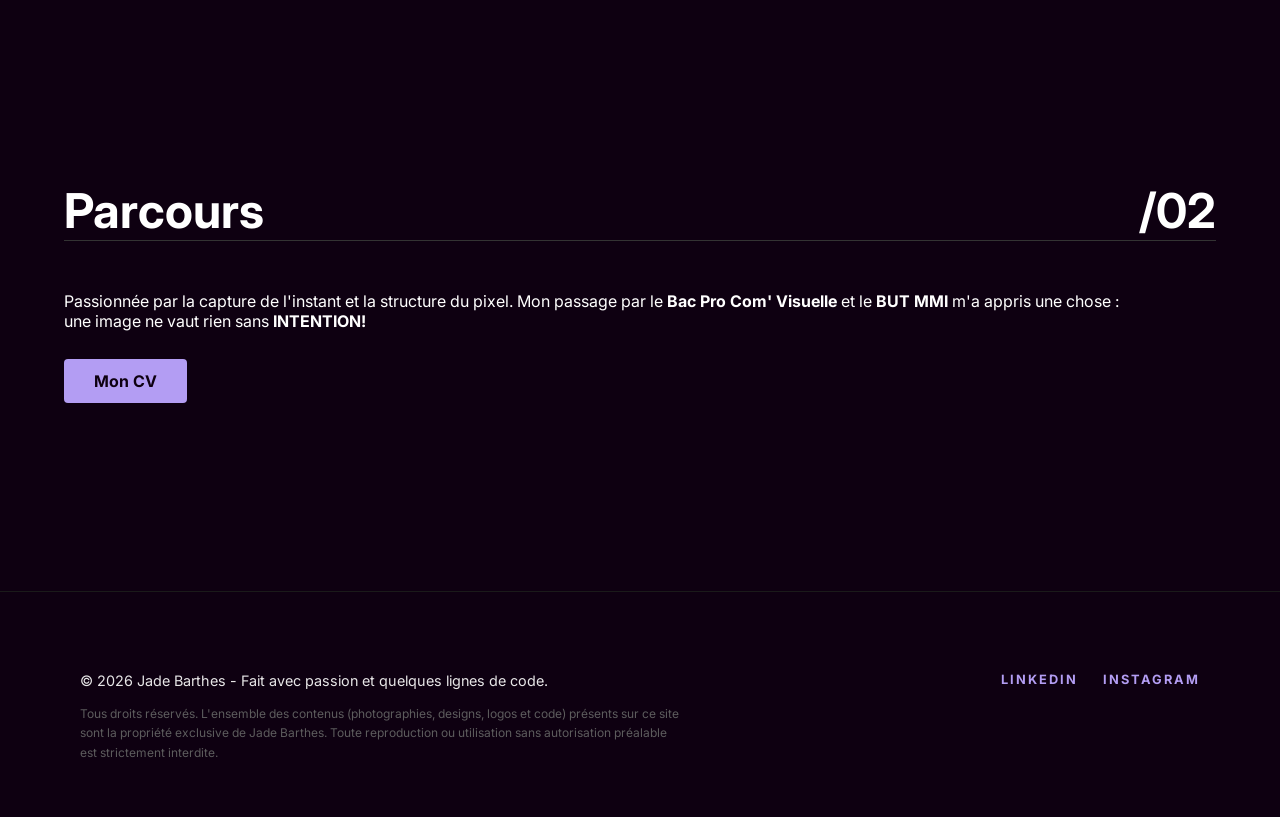
==== commit 929681ea: "comics ajout" ====
--- a/index.html
+++ b/index.html
@@ -9,10 +9,9 @@
 </head>
 <body>
 
-    <div class="cursor-dot"></div>
-    <div class="cursor-outline"></div>
+<body>
 
-<nav>
+    <nav>
     <div class="logo">
         <a href="index.html">
             <img src="assets/img/logo-barthes-jade-site2.svg" alt="Jade Barthes" class="logo-img">
@@ -53,7 +52,7 @@
             </div>
         </a>
 
-        <a href="skin-stories-project.html" class="project-card hover-target">
+        <a href="Skin-Stories-Project.html" class="project-card hover-target">
             <div class="card-inner">
                 <img src="assets/img/P1162519.jpg" alt="Projet Photo" class="card-img">
                 <div class="card-overlay">
@@ -105,4 +104,4 @@
 </footer>
 <script src="script.js"></script>
 </body>
-</html>+</html>
--- a/style.css
+++ b/style.css
@@ -6,30 +6,13 @@
     --font-serif: 'Playfair Display', serif;
 }
 
-* { margin: 0; padding: 0; box-sizing: border-box; cursor: none; } /* On cache le vrai curseur */
+* { margin: 0; padding: 0; box-sizing: border-box; }
 
 body {
     background-color: var(--bg);
     color: var(--text);
     font-family: var(--font-main);
     overflow-x: hidden;
-}
-
-/* --- CURSEUR --- */
-.cursor-dot, .cursor-outline {
-    pointer-events: none;
-    position: fixed;
-    top: 0; left: 0;
-    transform: translate(-50%, -50%);
-    border-radius: 50%;
-    z-index: 9999;
-    transition: width 0.3s, height 0.3s, background-color 0.3s;
-}
-.cursor-dot { width: 8px; height: 8px; background-color: var(--accent); }
-.cursor-outline {
-    width: 40px; height: 40px;
-    border: 2px solid var(--text);
-    transition: all 0.2s ease-out;
 }
 
 /* --- NAVIGATION --- */
@@ -419,7 +402,7 @@
     --font-serif: 'Playfair Display', serif;
 }
 
-* { margin: 0; padding: 0; box-sizing: border-box; cursor: none; }
+* { margin: 0; padding: 0; box-sizing: border-box;  }
 
 body {
     background-color: var(--bg);
@@ -922,7 +905,7 @@
     color: white;
     font-size: 40px;
     font-weight: bold;
-    cursor: none; /* Pour garder ton curseur custom */
+     /* Pour garder ton curseur custom */
     user-select: none;
     transition: color 0.3s;
 }
@@ -957,7 +940,7 @@
     background-color: rgba(14, 0, 17, 0.95);
     justify-content: center;
     align-items: center;
-    cursor: none; /* Force la disparition du curseur Windows ici aussi */
+     /* Force la disparition du curseur Windows ici aussi */
 }
 
 /* --- AJOUT SPÉCIFIQUE : SALON DES VINS --- */
@@ -970,7 +953,7 @@
 
 /* On s'assure que les images de la galerie sont bien lisibles */
 .stories-showcase img {
-    cursor: none; /* Pour que ton curseur custom fonctionne sur les images */
+     /* Pour que ton curseur custom fonctionne sur les images */
 }
 
 .carousel-container {
@@ -1027,7 +1010,7 @@
     border: none;
     padding: 20px;
     font-size: 2rem;
-    cursor: none; /* Pour ton curseur custom */
+     /* Pour ton curseur custom */
     z-index: 10;
 }
 
@@ -1399,4 +1382,4 @@
     font-weight: 700;
     text-transform: uppercase;  
     font-size: 0.9rem;
-}+}
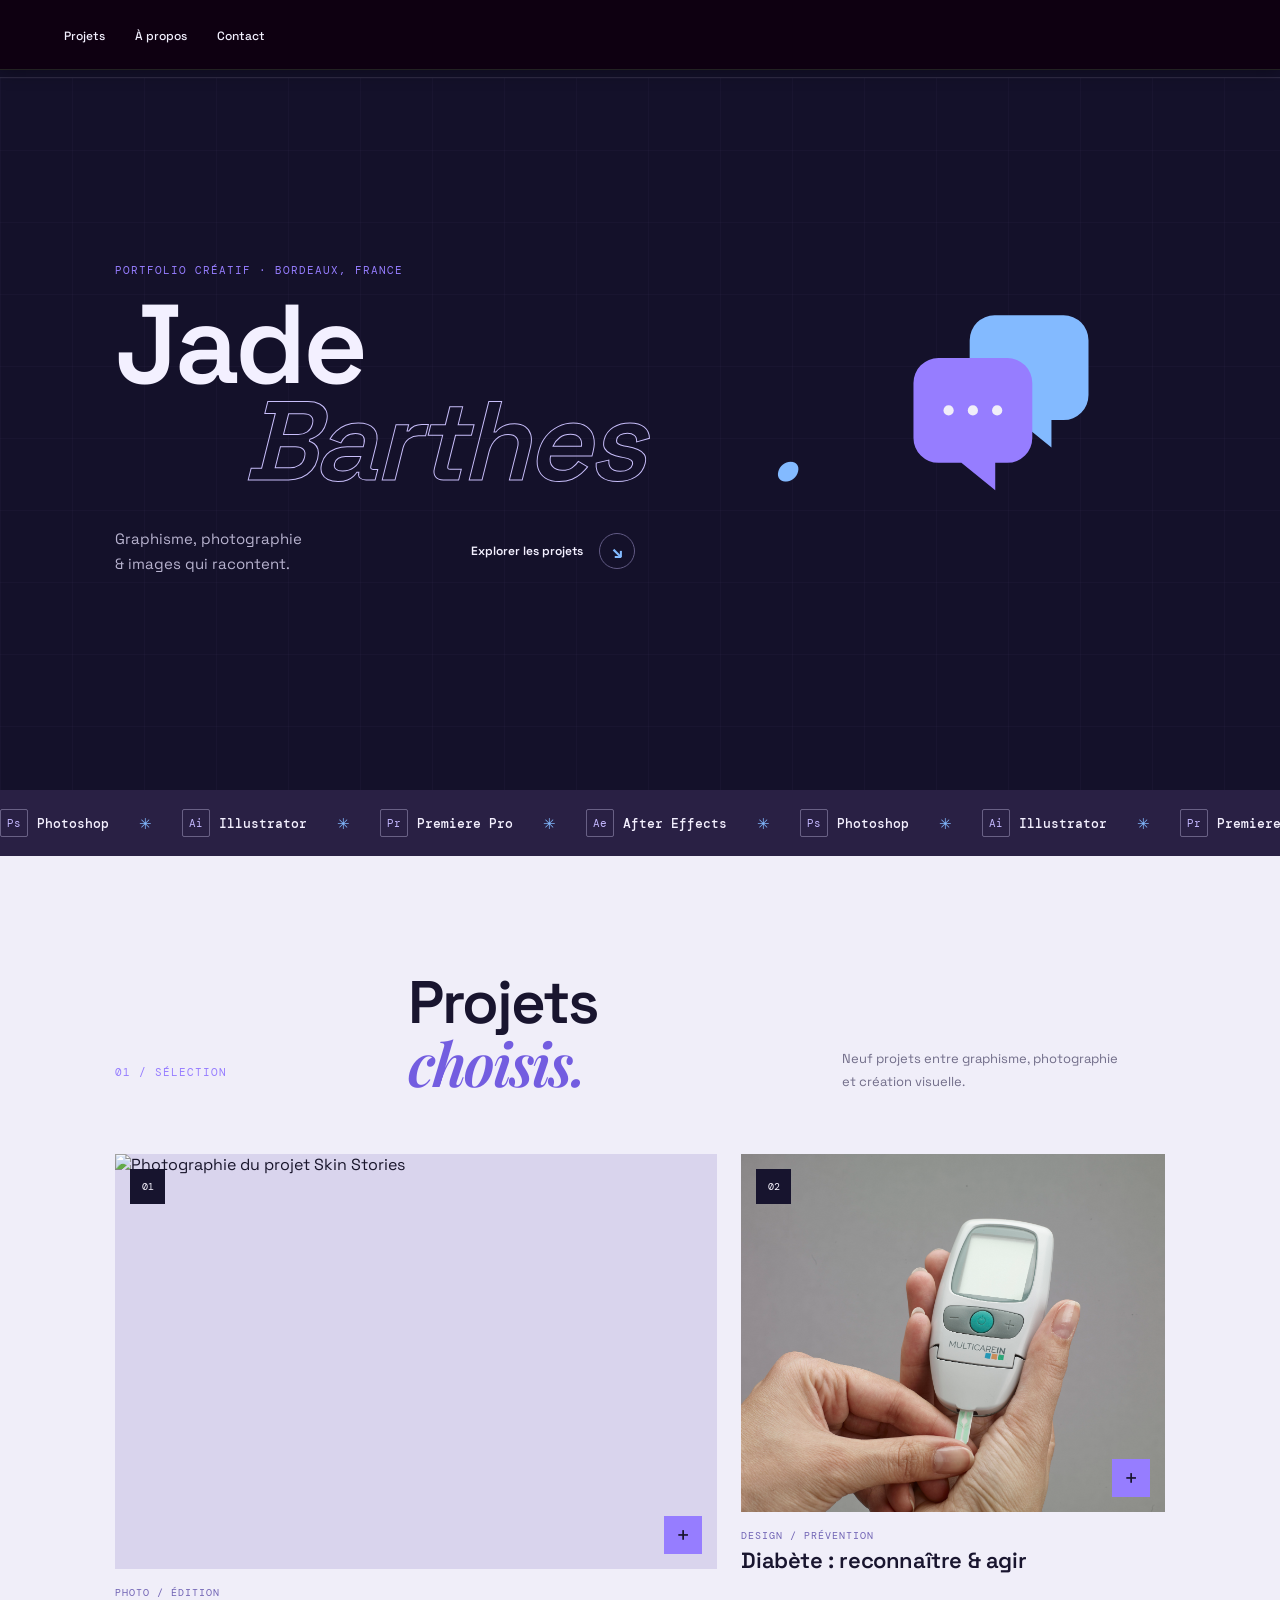
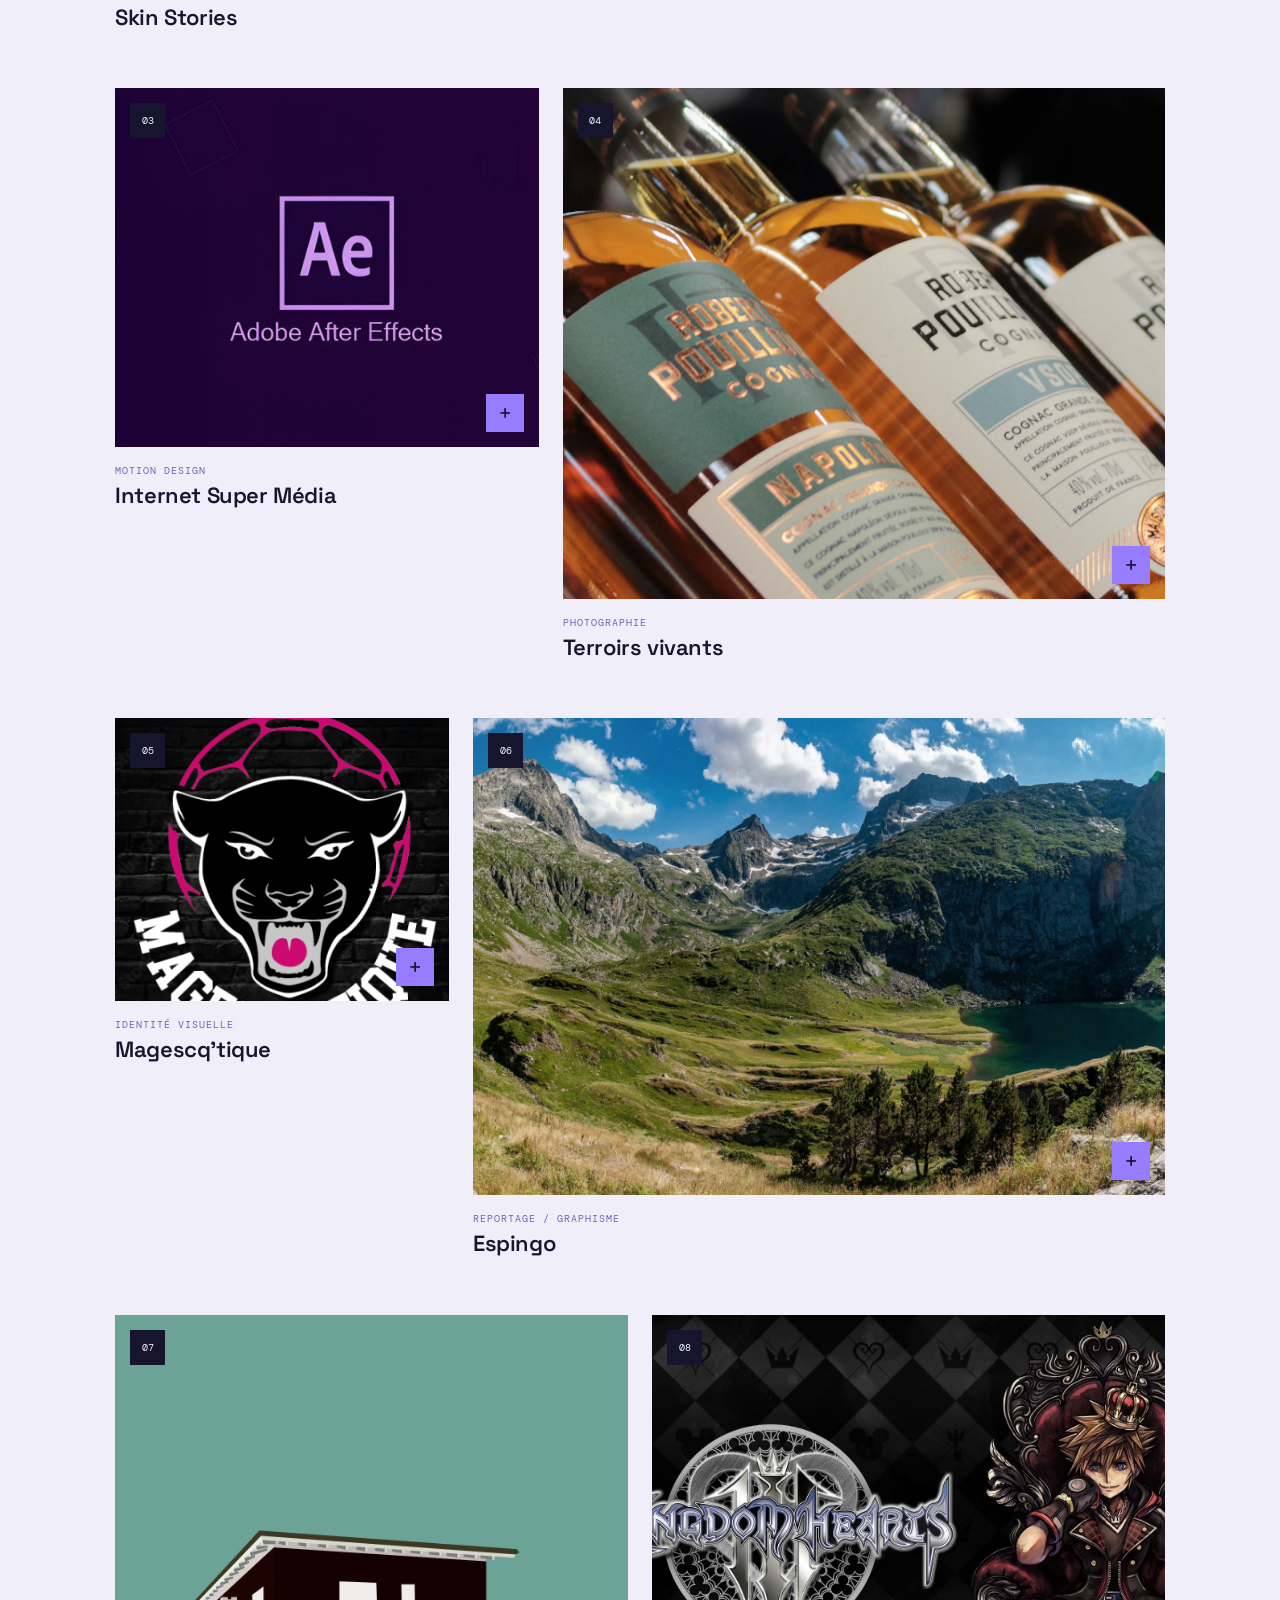
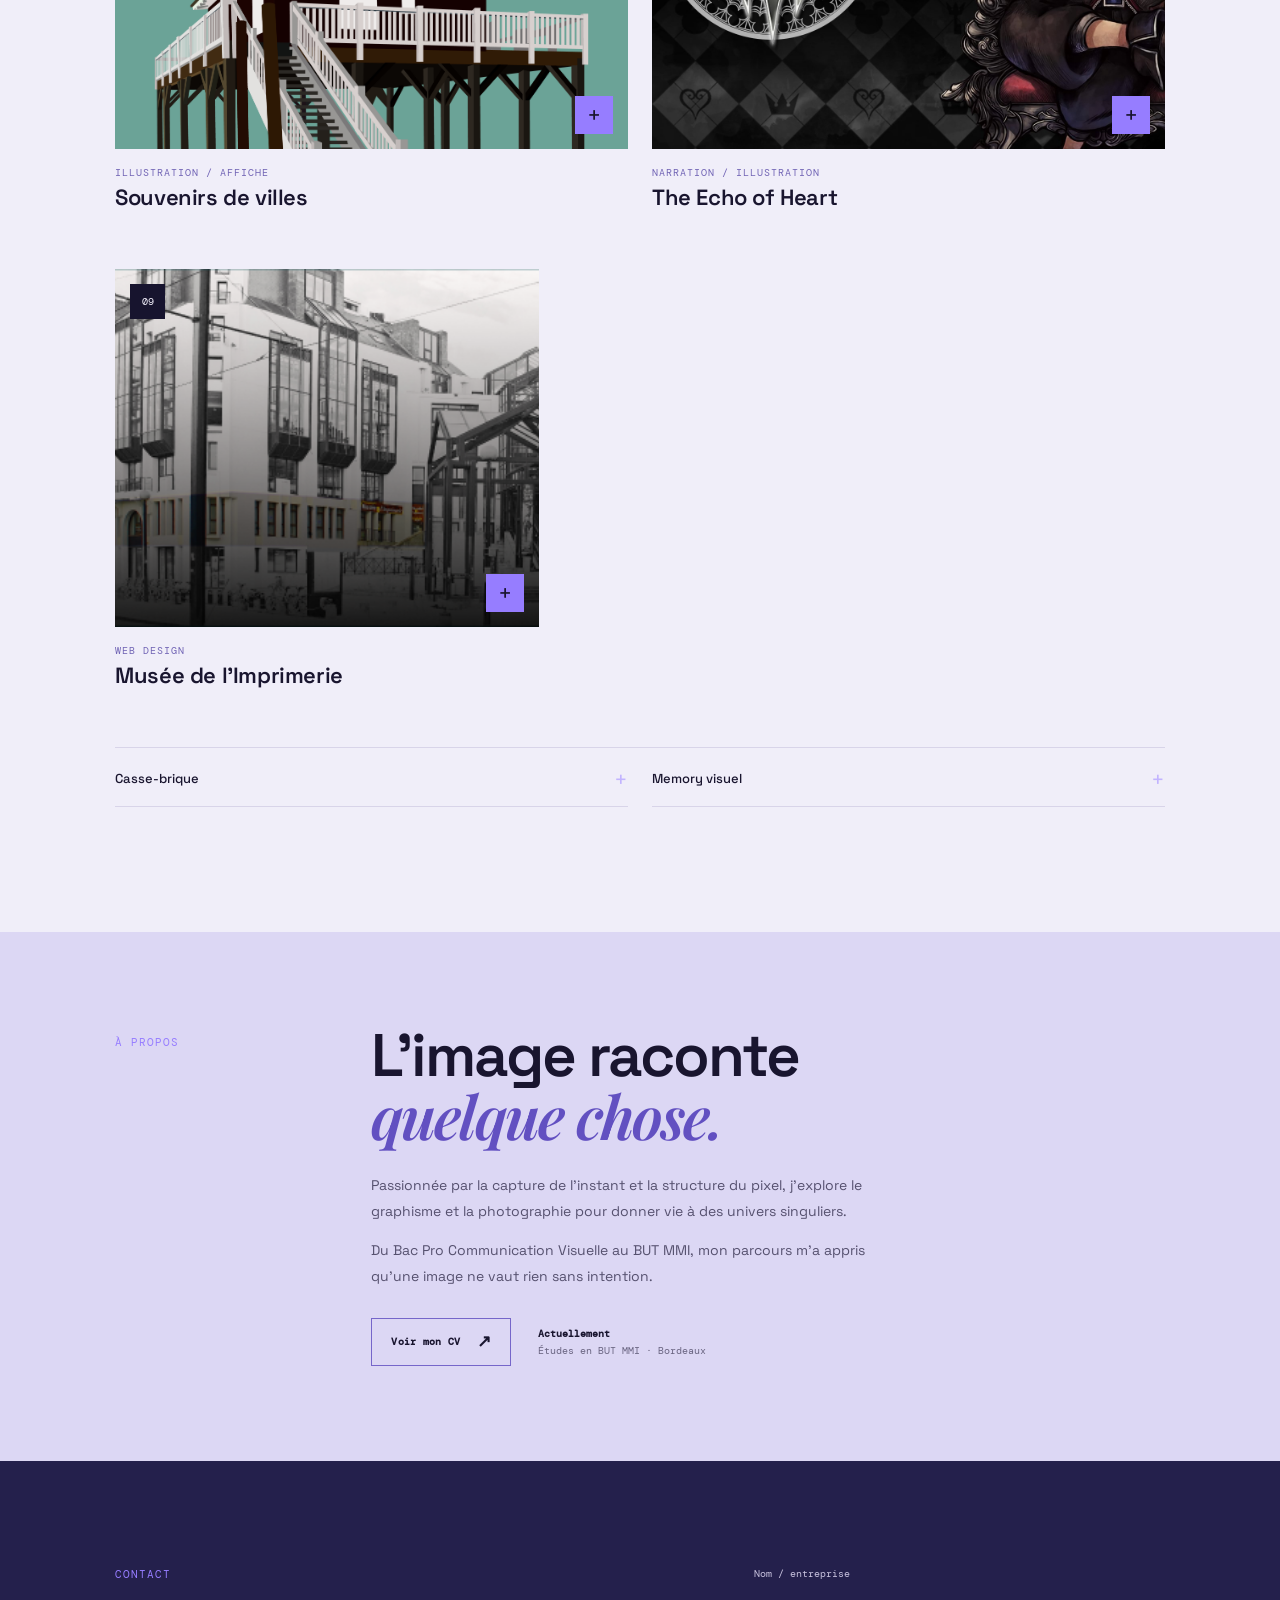
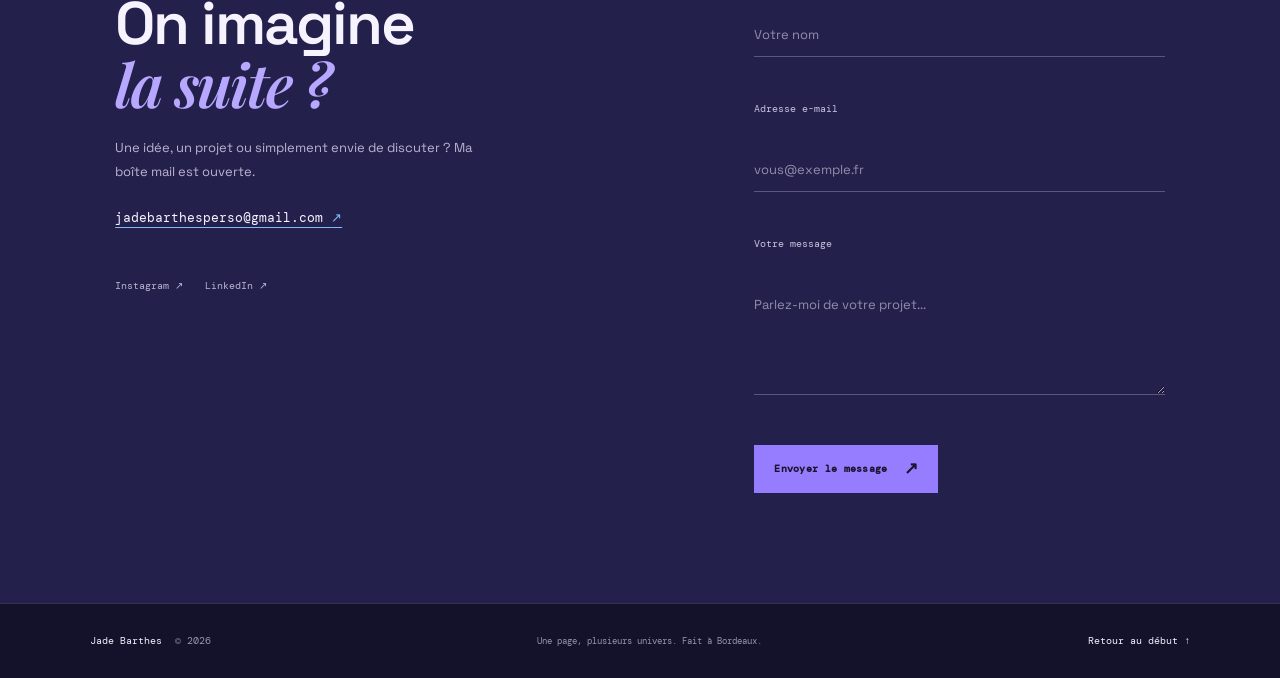
==== commit 6e716151: "modif site" ====
--- a/index.html
+++ b/index.html
@@ -3,105 +3,208 @@
 <head>
     <meta charset="UTF-8">
     <meta name="viewport" content="width=device-width, initial-scale=1.0">
-    <title>Jade Barthes - Portfolio</title>
-    <link href="https://fonts.googleapis.com/css2?family=Playfair+Display:ital,wght@0,900;1,900&family=Inter:wght@300;400;700&display=swap" rel="stylesheet">
+    <meta name="description" content="Portfolio de Jade Barthes, graphiste et photographe à Bordeaux. Projets en identité visuelle, photographie et création numérique.">
+    <title>Jade Barthes — Portfolio</title>
+    <link rel="preconnect" href="https://fonts.googleapis.com">
+    <link rel="preconnect" href="https://fonts.gstatic.com" crossorigin>
+    <link href="https://fonts.googleapis.com/css2?family=DM+Mono:wght@400;500&family=Space+Grotesk:wght@400;500;600;700&family=Playfair+Display:ital,wght@0,600;0,700;1,600&display=swap" rel="stylesheet">
     <link rel="stylesheet" href="style.css">
 </head>
-<body>
-
-<body>
-
-    <nav>
-    <div class="logo">
-        <a href="index.html">
-            <img src="assets/img/logo-barthes-jade-site2.svg" alt="Jade Barthes" class="logo-img">
+<body class="portfolio-page">
+    <header class="site-header">
+        <a class="brand" href="#accueil" aria-label="Jade Barthes, accueil">
+            <span class="brand-mark">JB</span>
+            <span class="brand-name">JADE BARTHES<span>DESIGN & IMAGE</span></span>
         </a>
-    </div>
-
-    <div class="burger" id="burger">
-        <span></span>
-        <span></span>
-        <span></span>
-    </div>
-
-    <ul class="nav-links" id="nav-links">
-        <li><a href="projets.html">Projets</a></li>
-        <li><a href="index.html#about">À propos</a></li>
-        <li><a href="contact.html">Contact</a></li>
-    </ul>
-</nav>
+        <nav class="site-nav" aria-label="Navigation principale">
+            <button class="menu-toggle" id="burger" type="button" aria-label="Ouvrir le menu" aria-expanded="false" aria-controls="nav-links"><span></span><span></span></button>
+            <ul class="nav-links" id="nav-links">
+                <li><a href="#projets">Projets</a></li>
+                <li><a href="#apropos">À propos</a></li>
+                <li><a href="#contact">Contact</a></li>
+            </ul>
+        </nav>
+    </header>
 
     <main>
-        <section id="home" class="hero">
-            <div class="hero-content">
-                <h1 class="reveal-text">Jade <br><span data-text="Barthes">Barthes</span></h1>
-                <p class="hero-sub">Graphisme & Photographie — L'art de l'équilibre visuel.</p>
-            </div>
-        </section>
-
-<section id="projects" class="section">
-    <h2 class="section-title">Un avant goûts de mes projets? <span>/01</span></h2>
-    <div class="project-grid">
-        
-        <a href="musee-imprimerie.html" class="project-card hover-target">
-            <div class="card-inner">
-                <img src="assets/img/mediatheque.png" alt="Musée de l'imprimerie" class="card-img">
-                <div class="card-overlay">
-    <h3>Mon premier site</h3> <span>Web Design / Nantes</span>
-</div>
-            </div>
-        </a>
-
-        <a href="Skin-Stories-Project.html" class="project-card hover-target">
-            <div class="card-inner">
-                <img src="assets/img/P1162519.jpg" alt="Projet Photo" class="card-img">
-                <div class="card-overlay">
-                    <h3>Skin Stories Project</h3>
-                    <span>Photographie</span>
-                </div>
-            </div>
-        </a>
-
-    </div>
-    <br>
-    <br>
-    <div class="see-all-btn-container">
-        <a href="projets.html" class="btn-link hover-target">Voir tous les projets</a>
-</section>
-
-        <section id="about" class="section">
-            <div class="about-container">
-                <div class="about-text">
-                    <h2 class="section-title">Parcours <span>/02</span></h2>
-                    <p>Passionnée par la capture de l'instant et la structure du pixel. Mon passage par le <strong>Bac Pro Com' Visuelle</strong>
-                        et le <strong>BUT MMI</strong> m'a appris une chose : </p>
-                        <p>une image ne vaut rien sans <strong>INTENTION!</strong></p>
-                        <br>
-                        <br>
-                    <a href="assets/pdf/CV.pdf" class="btn-link hover-target">Mon CV</a>
-                </div>
-            </div>
+        <section class="intro" id="accueil" aria-labelledby="intro-title">
+            <div class="intro-gridline" aria-hidden="true"></div>
+            <div class="intro-copy">
+                <p class="eyebrow">Portfolio créatif · Bordeaux, France</p>
+                <h1 id="intro-title">Jade<br><span>Barthes<span class="title-period">.</span></span></h1>
+                <div class="intro-bottom">
+                    <p class="intro-text">Graphisme, photographie<br>& images qui racontent.</p>
+                    <a class="hero-link" href="#projets"><span>Explorer les projets</span><b aria-hidden="true">↘</b></a>
+                </div>
+            </div>
+            <div class="intro-visual">
+                <svg class="chat-logo" viewBox="0 0 360 360" role="img" aria-labelledby="chat-logo-title">
+                    <title id="chat-logo-title">Logo de Jade Barthes en forme de bulles de discussion</title>
+                    <path class="chat-bubble-back" d="M170 38h108a39 39 0 0 1 39 39v86a39 39 0 0 1-39 39h-19v43l-53-43h-36a39 39 0 0 1-39-39V77a39 39 0 0 1 39-39Z"></path>
+                    <path class="chat-bubble-front" d="M82 105h108a39 39 0 0 1 39 39v86a39 39 0 0 1-39 39h-19v43l-53-43H82a39 39 0 0 1-39-39v-86a39 39 0 0 1 39-39Z"></path>
+                    <circle class="chat-dot" cx="98" cy="187" r="8"></circle>
+                    <circle class="chat-dot" cx="136" cy="187" r="8"></circle>
+                    <circle class="chat-dot" cx="174" cy="187" r="8"></circle>
+                </svg>
+            </div>
+        </section>
+
+        <section class="tools-band" id="outils" aria-label="Applications créatives maîtrisées">
+            <div class="tools-track">
+                <div class="tools-set">
+                    <span class="tool-name"><b>Ps</b> Photoshop</span><i aria-hidden="true">✳</i>
+                    <span class="tool-name"><b>Ai</b> Illustrator</span><i aria-hidden="true">✳</i>
+                    <span class="tool-name"><b>Pr</b> Premiere Pro</span><i aria-hidden="true">✳</i>
+                    <span class="tool-name"><b>Ae</b> After Effects</span><i aria-hidden="true">✳</i>
+                </div>
+                <div class="tools-set" aria-hidden="true">
+                    <span class="tool-name"><b>Ps</b> Photoshop</span><i>✳</i>
+                    <span class="tool-name"><b>Ai</b> Illustrator</span><i>✳</i>
+                    <span class="tool-name"><b>Pr</b> Premiere Pro</span><i>✳</i>
+                    <span class="tool-name"><b>Ae</b> After Effects</span><i>✳</i>
+                </div>
+            </div>
+        </section>
+
+        <section class="work-section page-section" id="projets" aria-labelledby="work-title">
+            <div class="section-heading">
+                <p class="eyebrow">01 / Sélection</p>
+                <h2 id="work-title">Projets<br><em>choisis.</em></h2>
+                <p class="section-intro">Neuf projets entre graphisme, photographie et création visuelle.</p>
+            </div>
+
+            <div class="work-grid">
+                <details class="work-card project-feature">
+                    <summary class="project-summary">
+                        <span class="work-image"><img src="assets/img/P1162519.jpg" alt="Photographie du projet Skin Stories" loading="lazy"><span class="work-index">01</span><span class="project-plus" aria-hidden="true">+</span></span>
+                        <span class="work-kind">PHOTO / ÉDITION</span><span class="work-title">Skin Stories</span>
+                    </summary>
+                    <div class="project-content"><p>Une exploration de l'identité à travers le tatouage, entre iconographie du Japon traditionnel et imaginaires contemporains du manga et du cyberpunk. Photographies et compositions éditoriales racontent l'histoire derrière chaque motif.</p><div class="project-gallery"><img src="assets/img/tatouage traditionnel.png" alt="Composition éditoriale autour du tatouage traditionnel" loading="lazy"><img src="assets/img/tatouage pop culture.png" alt="Composition éditoriale autour de la pop culture" loading="lazy"></div><a class="project-resource" href="assets/pdf/Livrable3_Skin_Stories_Project_G2.pdf" target="_blank" rel="noopener">Consulter le livret PDF ↗</a></div>
+                </details>
+
+                <details class="work-card">
+                    <summary class="project-summary">
+                        <span class="work-image"><img src="assets/img/liberatori-glucometer-5977172.jpg" alt="Visuel du projet Diabète : reconnaître et agir" loading="lazy"><span class="work-index">02</span><span class="project-plus" aria-hidden="true">+</span></span>
+                        <span class="work-kind">DESIGN / PRÉVENTION</span><span class="work-title">Diabète : reconnaître & agir</span>
+                    </summary>
+                    <div class="project-content"><p>Trois affiches pédagogiques transforment des informations médicales en repères accessibles : reconnaître hypo- et hyperglycémie, comprendre le matériel de contrôle et utiliser un spray d'urgence. Une hiérarchie claire et des codes couleur facilitent la lecture rapide.</p><a class="project-resource" href="assets/pdf/DIABÈTE  RECONNAÎTRE ET AGIR.pdf" target="_blank" rel="noopener">Voir les affiches PDF ↗</a></div>
+                </details>
+
+                <details class="work-card">
+                    <summary class="project-summary">
+                        <span class="work-image"><img src="assets/img/after-effect-image.jpg" alt="Visuel du projet Internet Super Média" loading="lazy"><span class="work-index">03</span><span class="project-plus" aria-hidden="true">+</span></span>
+                        <span class="work-kind">MOTION DESIGN</span><span class="work-title">Internet Super Média</span>
+                    </summary>
+                    <div class="project-content"><p>Vulgarisation animée du modèle interactionniste d'Arnold H. Buss : comment personnalité et situation influencent nos comportements sur les réseaux sociaux. Le projet mêle recherche, storyboard et data visualisation en mouvement.</p><div class="project-gallery"><img src="assets/img/storyboard_1.png" alt="Storyboard, première étape" loading="lazy"><img src="assets/img/storyboard_2.png" alt="Storyboard, deuxième étape" loading="lazy"><img src="assets/img/storyboard_3.png" alt="Storyboard, troisième étape" loading="lazy"></div><a class="project-resource" href="https://youtu.be/gByJwVa5WjU" target="_blank" rel="noopener">Voir le motion design ↗</a></div>
+                </details>
+
+                <details class="work-card">
+                    <summary class="project-summary">
+                        <span class="work-image"><img src="assets/img/Salon des Vins des Vignerons Indépendants/3.png" alt="Photographie au Salon des Vins de Bordeaux" loading="lazy"><span class="work-index">04</span><span class="project-plus" aria-hidden="true">+</span></span>
+                        <span class="work-kind">PHOTOGRAPHIE</span><span class="work-title">Terroirs vivants</span>
+                    </summary>
+                    <div class="project-content"><p>Au Parc des Expositions de Bordeaux, un reportage sur les personnes, les gestes et les échanges du salon. Une approche sur le vif, portée par la lumière naturelle et les détails qui racontent le travail de la vigne.</p><div class="project-gallery project-gallery-wide"><img src="assets/img/Salon des Vins des Vignerons Indépendants/1.png" alt="Reportage au Salon des Vins, photo 1" loading="lazy"><img src="assets/img/Salon des Vins des Vignerons Indépendants/2.png" alt="Reportage au Salon des Vins, photo 2" loading="lazy"><img src="assets/img/Salon des Vins des Vignerons Indépendants/4.png" alt="Reportage au Salon des Vins, photo 4" loading="lazy"><img src="assets/img/Salon des Vins des Vignerons Indépendants/5.png" alt="Reportage au Salon des Vins, photo 5" loading="lazy"></div></div>
+                </details>
+
+                <details class="work-card">
+                    <summary class="project-summary">
+                        <span class="work-image"><img src="assets/img/magescq-tique.png" alt="Identité visuelle Magescq'tique" loading="lazy"><span class="work-index">05</span><span class="project-plus" aria-hidden="true">+</span></span>
+                        <span class="work-kind">IDENTITÉ VISUELLE</span><span class="work-title">Magescq'tique</span>
+                    </summary>
+                    <div class="project-content"><p>Création d'une identité de marque conçue pour rester reconnaissable sur différents supports. Le projet rassemble logo, règles typographiques, palette chromatique et déclinaisons de communication.</p><div class="project-gallery"><img src="assets/img/logo-magescq-tique.png" alt="Logo Magescq'tique" loading="lazy"><img src="assets/img/magescq-mockup-1.jpg" alt="Déclinaison graphique Magescq'tique" loading="lazy"><img src="assets/img/goodiesmagescq-mockup-2.jpg" alt="Objets de marque Magescq'tique" loading="lazy"></div><a class="project-resource" href="assets/pdf/Charte graphique.pdf" target="_blank" rel="noopener">Consulter la charte graphique ↗</a></div>
+                </details>
+
+                <details class="work-card project-feature">
+                    <summary class="project-summary">
+                        <span class="work-image"><img src="assets/img/espingo-photo-scaled.jpg" alt="Paysage du projet Espingo" loading="lazy"><span class="work-index">06</span><span class="project-plus" aria-hidden="true">+</span></span>
+                        <span class="work-kind">REPORTAGE / GRAPHISME</span><span class="work-title">Espingo</span>
+                    </summary>
+                    <div class="project-content"><p>Un carnet de voyage pluridisciplinaire autour du dialogue entre l'humain et le paysage pyrénéen : reportage vidéo, photographie, recherches d'identité et dépliant pédagogique. Le logo finaliste traduit la rencontre entre géométrie et matière minérale.</p><div class="project-gallery"><img src="assets/img/planche contacte .png" alt="Planche contact photographique d'Espingo" loading="lazy"><img src="assets/img/espingo/1000030570-scaled.jpg" alt="Recherches graphiques du projet Espingo" loading="lazy"><img src="assets/img/espingo/Planche-espingo-1024x656.png" alt="Planche du dépliant Espingo" loading="lazy"></div><a class="project-resource" href="https://www.youtube.com/watch?v=CEKLjkym_jA" target="_blank" rel="noopener">Voir le reportage vidéo ↗</a></div>
+                </details>
+
+                <details class="work-card">
+                    <summary class="project-summary">
+                        <span class="work-image"><img src="assets/img/ARCACHON.jpeg" alt="Affiche illustrée d'Arcachon" loading="lazy"><span class="work-index">07</span><span class="project-plus" aria-hidden="true">+</span></span>
+                        <span class="work-kind">ILLUSTRATION / AFFICHE</span><span class="work-title">Souvenirs de villes</span>
+                    </summary>
+                    <div class="project-content"><p>Une collection d'affiches inspirées des carnets de voyage. Les monuments sont réduits à leurs silhouettes essentielles, dans des palettes de couleurs liées à la lumière et à l'atmosphère de chaque ville.</p><div class="project-gallery project-gallery-wide"><img src="assets/img/ARCACHON.jpeg" alt="Affiche Arcachon" loading="lazy"><img src="assets/img/BIARRITZ.jpg.png" alt="Affiche Biarritz" loading="lazy"><img src="assets/img/BORDEAUX.jpg" alt="Affiche Bordeaux" loading="lazy"><img src="assets/img/NICE.jpg.png" alt="Affiche Nice" loading="lazy"><img src="assets/img/PARIS.jpg" alt="Affiche Paris" loading="lazy"><img src="assets/img/monaco.jpg" alt="Affiche Monaco" loading="lazy"></div></div>
+                </details>
+
+                <details class="work-card">
+                    <summary class="project-summary">
+                        <span class="work-image"><img src="assets/img/thumb-1920-1345234.jpeg" alt="Illustration du comic The Echo of Heart" loading="lazy"><span class="work-index">08</span><span class="project-plus" aria-hidden="true">+</span></span>
+                        <span class="work-kind">NARRATION / ILLUSTRATION</span><span class="work-title">The Echo of Heart</span>
+                    </summary>
+                    <div class="project-content"><p>Un comic complet autour de Sora, de la mémoire et de l'amitié. L'histoire mêle dessin traditionnel et éléments numériques dans un univers inspiré de Kingdom Hearts, avec un récit pensé en séquences et en cases.</p><a class="project-resource" href="assets/pdf/BARTHES_JADE_SoraL_EchoDesCoeurs.pdf" target="_blank" rel="noopener">Lire le comic complet ↗</a></div>
+                </details>
+
+                <details class="work-card">
+                    <summary class="project-summary">
+                        <span class="work-image"><img src="assets/img/mediatheque.png" alt="Maquette du site du Musée de l'Imprimerie de Nantes" loading="lazy"><span class="work-index">09</span><span class="project-plus" aria-hidden="true">+</span></span>
+                        <span class="work-kind">WEB DESIGN</span><span class="work-title">Musée de l'Imprimerie</span>
+                    </summary>
+                    <div class="project-content"><p>Une proposition de refonte web pour valoriser les collections historiques du musée de Nantes. Le travail cherche l'équilibre entre clarté de navigation, accès aux informations pratiques et richesse du patrimoine typographique.</p><a class="project-resource" href="https://mus-e-de-l-imprimerie-nantes.vercel.app/exposition.html" target="_blank" rel="noopener">Visiter le site du projet ↗</a></div>
+                </details>
+            </div>
+            <div class="lab-grid" aria-label="Expérimentations interactives">
+                <details class="lab-game">
+                    <summary><strong>Casse-brique</strong><span class="lab-plus" aria-hidden="true">+</span></summary>
+                    <iframe src="casse-brique/index.html" title="Jeu Casse-brique de Jade Barthes" loading="lazy"></iframe>
+                </details>
+                <details class="lab-game">
+                    <summary><strong>Memory visuel</strong><span class="lab-plus" aria-hidden="true">+</span></summary>
+                    <iframe src="memory/index.html" title="Jeu Memory visuel de Jade Barthes" loading="lazy"></iframe>
+                </details>
+            </div>
+        </section>
+
+        <section class="about-section" id="apropos" aria-labelledby="about-title">
+            <div class="about-inner page-section">
+                <p class="eyebrow">À propos</p>
+                <div class="about-copy">
+                    <h2 id="about-title">L'image raconte<br><em>quelque chose.</em></h2>
+                    <div class="about-body">
+                        <p>Passionnée par la capture de l'instant et la structure du pixel, j'explore le graphisme et la photographie pour donner vie à des univers singuliers.</p>
+                        <p>Du Bac Pro Communication Visuelle au BUT MMI, mon parcours m'a appris qu'une image ne vaut rien sans intention.</p>
+                    </div>
+                    <div class="about-bottom">
+                        <a class="button button-outline" href="assets/pdf/CV.pdf" target="_blank" rel="noopener">Voir mon CV <span aria-hidden="true">↗</span></a>
+                        <p><strong>Actuellement</strong><br>Études en BUT MMI · Bordeaux</p>
+                    </div>
+                </div>
+            </div>
+        </section>
+
+        <section class="contact-section page-section" id="contact" aria-labelledby="contact-title">
+            <div class="contact-heading">
+                <p class="eyebrow">Contact</p>
+                <h2 id="contact-title">On imagine<br><em>la suite ?</em></h2>
+                <p>Une idée, un projet ou simplement envie de discuter ? Ma boîte mail est ouverte.</p>
+                <a class="contact-email" href="mailto:jadebarthesperso@gmail.com">jadebarthesperso@gmail.com <span aria-hidden="true">↗</span></a>
+                <div class="social-links">
+                    <a href="https://www.instagram.com/pickjad/" target="_blank" rel="noopener">Instagram ↗</a>
+                    <a href="https://www.linkedin.com/in/jade-barthes-762510387/" target="_blank" rel="noopener">LinkedIn ↗</a>
+                </div>
+            </div>
+            <form action="https://formspree.io/f/meerbovr" method="POST" class="contact-form">
+                <label for="name">Nom / entreprise</label>
+                <input type="text" id="name" name="name" placeholder="Votre nom" required>
+                <label for="email">Adresse e-mail</label>
+                <input type="email" id="email" name="email" placeholder="vous@exemple.fr" required>
+                <label for="message">Votre message</label>
+                <textarea id="message" name="message" rows="4" placeholder="Parlez-moi de votre projet..." required></textarea>
+                <input type="hidden" name="_subject" value="Nouveau message depuis le portfolio de Jade">
+                <input type="text" name="_gotcha" class="form-trap" tabindex="-1" autocomplete="off" aria-hidden="true">
+                <button class="button button-primary" type="submit">Envoyer le message <span aria-hidden="true">↗</span></button>
+            </form>
         </section>
     </main>
 
-    
-    <footer>
-    <div class="footer-container">
-        <div class="footer-content">
-            <p>&copy; 2026 Jade Barthes - Fait avec passion et quelques lignes de code.</p>
-            <p class="legal-text">
-                Tous droits réservés. L'ensemble des contenus (photographies, designs, logos et code) 
-                présents sur ce site sont la propriété exclusive de Jade Barthes. 
-                Toute reproduction ou utilisation sans autorisation préalable est strictement interdite.
-            </p>
-        </div>
-        
-        <div class="footer-socials">
-            <a href="https://www.linkedin.com/in/jade-barthes-762510387/" target="_blank" class="hover-target">LinkedIn</a>
-            <a href="https://www.instagram.com/pickjad/" target="_blank" class="hover-target">Instagram</a>
-        </div>
-    </div>
-</footer>
-<script src="script.js"></script>
+    <footer class="site-footer">
+        <a class="footer-brand" href="#accueil">Jade Barthes <span>© 2026</span></a>
+        <p>Une page, plusieurs univers. Fait à Bordeaux.</p>
+        <a href="#accueil">Retour au début ↑</a>
+    </footer>
+    <script src="script.js"></script>
 </body>
 </html>
--- a/style.css
+++ b/style.css
@@ -434,6 +434,8 @@
 
 .skin-stories-bg { background-image: url('assets/img/P1162519.jpg'); }
 
+.comics-bg { background-image: url('assets/img/thumb-1920-1345234.jpeg'); }
+
 /* --- STYLE ÉDITORIAL (TES IMAGES) --- */
 .partie-title {
     text-align: center; font-family: var(--font-serif); font-style: italic;
@@ -1383,3 +1385,574 @@
     text-transform: uppercase;  
     font-size: 0.9rem;
 }
+
+/* --- PORTFOLIO ONE-PAGE --- */
+.portfolio-page {
+    --paper: #f5f3fb;
+    --paper-light: #fdfcff;
+    --ink: #302947;
+    --muted: #746f86;
+    --coral: #8b76d9;
+    --blue: #6f8fd6;
+    --line: #dcd8eb;
+    padding-top: 0;
+    background: var(--paper);
+    color: var(--ink);
+    font-family: 'DM Sans', sans-serif;
+}
+
+.portfolio-page a { color: inherit; }
+.portfolio-page a:focus-visible,
+.portfolio-page button:focus-visible,
+.portfolio-page input:focus-visible,
+.portfolio-page textarea:focus-visible {
+    outline: 2px solid var(--coral);
+    outline-offset: 4px;
+}
+
+.site-header {
+    position: fixed;
+    inset: 0 0 auto;
+    z-index: 1000;
+    height: 82px;
+    padding: 0 7%;
+    display: flex;
+    align-items: center;
+    justify-content: space-between;
+    background: rgba(241, 246, 239, 0.94);
+    border-bottom: 1px solid var(--line);
+    backdrop-filter: blur(12px);
+}
+
+.brand { display: flex; align-items: center; gap: 11px; text-decoration: none; }
+.brand-mark {
+    width: 40px;
+    aspect-ratio: 1;
+    display: grid;
+    place-items: center;
+    border-radius: 50%;
+    background: var(--ink);
+    color: var(--paper-light);
+    font: 700 13px 'DM Sans', sans-serif;
+}
+.brand-name { font-size: 14px; font-weight: 700; line-height: 1.15; }
+.brand-name small { display: block; margin-top: 4px; color: var(--muted); font-size: 10px; font-weight: 500; }
+.site-nav { display: flex; align-items: center; }
+.portfolio-page .nav-links { display: flex; align-items: center; gap: 34px; list-style: none; }
+.portfolio-page .nav-links a {
+    color: var(--ink);
+    font-size: 13px;
+    font-weight: 600;
+    text-decoration: none;
+    text-transform: none;
+    letter-spacing: 0;
+}
+.portfolio-page .nav-links a:hover { color: var(--blue); }
+.menu-toggle { display: none; }
+
+.intro {
+    position: relative;
+    max-width: 1440px;
+    min-height: 690px;
+    margin: 0 auto;
+    padding: 150px 9% 100px;
+    display: grid;
+    grid-template-columns: 1.1fr 0.9fr;
+    align-items: center;
+    gap: 8%;
+}
+.intro-copy { position: relative; z-index: 1; animation: intro-arrive 700ms ease both; }
+.eyebrow {
+    margin: 0 0 20px;
+    color: var(--coral);
+    font-size: 11px;
+    font-weight: 700;
+    letter-spacing: 1.4px;
+    text-transform: uppercase;
+}
+.eyebrow-dot { display: inline-block; width: 7px; height: 7px; margin-right: 8px; border-radius: 50%; background: var(--coral); vertical-align: 1px; }
+.intro h1,
+.portfolio-page .section-heading h2,
+.about-copy h2,
+.contact-heading h2 {
+    margin: 0;
+    color: var(--ink);
+    font-family: 'Playfair Display', Georgia, serif;
+    font-size: 88px;
+    font-weight: 600;
+    line-height: 0.99;
+    letter-spacing: 0;
+    text-transform: none;
+}
+.intro h1 em,
+.portfolio-page h2 em { color: var(--coral); font-weight: 600; }
+.intro-text { max-width: 410px; margin: 25px 0 28px; color: var(--muted); font-size: 17px; line-height: 1.7; }
+.intro-actions { display: flex; align-items: center; gap: 25px; flex-wrap: wrap; }
+.button {
+    min-height: 48px;
+    padding: 0 19px;
+    display: inline-flex;
+    align-items: center;
+    justify-content: center;
+    gap: 16px;
+    border: 1px solid transparent;
+    border-radius: 3px;
+    font: 700 12px 'DM Sans', sans-serif;
+    text-decoration: none;
+    transition: background 180ms ease, color 180ms ease, transform 180ms ease;
+    cursor: pointer;
+}
+.button span { font-size: 17px; line-height: 1; }
+.button-primary { background: var(--ink); color: var(--paper-light) !important; }
+.button-primary:hover { background: var(--coral); transform: translateY(-2px); }
+.button-outline { color: var(--ink); border-color: var(--ink); background: transparent; }
+.button-outline:hover { background: var(--ink); color: var(--paper-light); }
+.text-link { color: var(--ink); font-size: 12px; font-weight: 700; text-decoration: none; }
+.text-link span { margin-left: 5px; color: var(--coral); }
+.intro-location { margin: 42px 0 0; color: var(--muted); font-size: 11px; }
+.intro-location span { margin-left: 8px; color: var(--coral); }
+.intro-visual { position: relative; width: 100%; max-width: 450px; justify-self: end; padding: 14px 14px 42px; background: var(--paper-light); transform: rotate(2deg); animation: intro-arrive 850ms 100ms ease both; }
+.intro-visual img { width: 100%; aspect-ratio: 0.92; display: block; object-fit: cover; object-position: center 43%; }
+.tools-band { overflow: hidden; padding: 20px 0; background: var(--ink); color: var(--paper-light); }
+.tools-track { width: max-content; display: flex; align-items: center; animation: tools-scroll 32s linear infinite; }
+.tools-band:hover .tools-track,
+.tools-band:focus-within .tools-track { animation-play-state: paused; }
+.tools-set { display: flex; flex: none; align-items: center; gap: 31px; padding-right: 31px; }
+.tool-name { display: inline-flex; align-items: center; gap: 10px; white-space: nowrap; font-size: 14px; font-weight: 600; }
+.tool-name b { width: 28px; height: 28px; display: grid; place-items: center; border: 1px solid rgba(245,243,251,.4); border-radius: 5px; color: #c0b2f3; font-size: 11px; }
+.tools-set i { color: var(--blue); font-size: 15px; font-style: normal; }
+
+.page-section { max-width: 1280px; margin: 0 auto; padding-right: 8%; padding-left: 8%; }
+.work-section { padding-top: 112px; padding-bottom: 95px; }
+.section-heading { margin-bottom: 42px; display: flex; align-items: end; justify-content: space-between; gap: 30px; }
+.section-heading .eyebrow { margin-bottom: 12px; }
+.portfolio-page .section-heading h2,
+.about-copy h2,
+.contact-heading h2 { font-size: 54px; line-height: 1.08; }
+.section-intro { max-width: 250px; margin: 0 0 5px; color: var(--muted); font-size: 13px; line-height: 1.65; }
+.work-grid { display: grid; grid-template-columns: repeat(3, minmax(0, 1fr)); column-gap: 25px; row-gap: 37px; }
+.work-card { display: block; min-width: 0; color: var(--ink); text-decoration: none; }
+.work-image { position: relative; overflow: hidden; aspect-ratio: 1.19; background: #e5e7f5; }
+.work-card-tall .work-image { aspect-ratio: 0.98; }
+.work-image img { width: 100%; height: 100%; display: block; object-fit: cover; transition: transform 500ms cubic-bezier(.2,.75,.25,1); }
+.work-card:hover .work-image img { transform: scale(1.045); }
+.work-index { position: absolute; top: 12px; left: 12px; width: 30px; height: 30px; display: grid; place-items: center; border-radius: 50%; background: var(--paper-light); color: var(--ink); font-size: 10px; font-weight: 700; }
+.work-meta { min-height: 62px; padding-top: 13px; display: flex; justify-content: space-between; align-items: flex-start; gap: 12px; }
+.work-meta h3 { margin: 0 0 5px; font-size: 14px; font-weight: 700; line-height: 1.4; }
+.work-meta p { margin: 0; color: var(--muted); font-size: 11px; }
+.work-arrow { color: var(--blue); font-size: 18px; transition: transform 180ms ease; }
+.work-card:hover .work-arrow { transform: translate(3px, -3px); }
+.playground-links { margin-top: 62px; padding-top: 20px; display: flex; align-items: center; flex-wrap: wrap; gap: 12px 30px; border-top: 1px solid var(--line); }
+.playground-links p { margin: 0 auto 0 0; color: var(--muted); font-size: 12px; }
+.playground-links a { font-size: 12px; font-weight: 700; text-decoration: none; }
+.playground-links a span { margin-left: 5px; color: var(--coral); }
+
+.about-section { background: #eae8f7; }
+.about-inner { max-width: 1280px; min-height: 490px; padding-top: 92px; padding-bottom: 92px; display: grid; grid-template-columns: 0.7fr 1.3fr; gap: 9%; }
+.about-label { display: flex; align-items: flex-start; justify-content: space-between; border-top: 1px solid #cbc6e0; padding-top: 13px; color: var(--muted); font-size: 12px; }
+.about-spark { color: var(--blue); font-size: 22px; }
+.about-copy .eyebrow { margin-bottom: 13px; }
+.about-copy h2 { margin-bottom: 23px; }
+.about-body { max-width: 590px; color: var(--muted); font-size: 14px; line-height: 1.8; }
+.about-body p { margin: 0 0 12px; }
+.about-bottom { margin-top: 29px; display: flex; align-items: center; gap: 28px; }
+.about-bottom p { margin: 0; color: var(--muted); font-size: 11px; line-height: 1.7; }
+.about-bottom strong { color: var(--ink); }
+
+.contact-section { padding-top: 104px; padding-bottom: 110px; display: grid; grid-template-columns: 1fr 0.8fr; gap: 12%; }
+.contact-heading .eyebrow { margin-bottom: 14px; }
+.contact-heading h2 { max-width: 490px; }
+.contact-heading > p:not(.eyebrow) { max-width: 380px; margin: 18px 0; color: var(--muted); font-size: 13px; line-height: 1.7; }
+.contact-email { display: inline-block; margin: 5px 0 21px; color: var(--ink); font-size: 15px; font-weight: 700; text-decoration-color: var(--coral); text-underline-offset: 5px; }
+.contact-email span { color: var(--coral); }
+.social-links { display: flex; gap: 22px; }
+.social-links a { color: var(--muted); font-size: 11px; font-weight: 600; text-decoration: none; }
+.social-links a:hover { color: var(--blue); }
+.contact-form { display: flex; flex-direction: column; align-items: stretch; }
+.contact-form label { margin: 0 0 7px; color: var(--ink); font-size: 11px; font-weight: 700; }
+.contact-form input:not(.form-trap),
+.contact-form textarea { width: 100%; margin: 0 0 19px; padding: 11px 12px; border: 1px solid var(--line); border-radius: 2px; background: var(--paper-light); color: var(--ink); font: 12px 'DM Sans', sans-serif; }
+.contact-form textarea { min-height: 112px; resize: vertical; }
+.contact-form input::placeholder,
+.contact-form textarea::placeholder { color: #8b85a0; }
+.contact-form .button { align-self: flex-start; }
+.form-trap { position: absolute; width: 1px; height: 1px; overflow: hidden; clip-path: inset(50%); }
+
+.site-footer { min-height: 76px; padding: 18px 7%; display: flex; justify-content: space-between; align-items: center; gap: 20px; border-top: 1px solid var(--line); }
+.site-footer p { margin: 0; color: var(--muted); font-size: 10px; }
+.site-footer a { font-size: 11px; font-weight: 700; text-decoration: none; }
+.footer-brand span { margin-left: 7px; color: var(--muted); font-weight: 400; }
+
+@keyframes tools-scroll { to { transform: translateX(-50%); } }
+@keyframes intro-arrive { from { opacity: 0; transform: translateY(18px); } to { opacity: 1; } }
+
+@media (max-width: 1000px) {
+    .intro { min-height: 620px; padding-right: 7%; padding-left: 7%; gap: 5%; }
+    .intro h1 { font-size: 72px; }
+    .page-section { padding-right: 6%; padding-left: 6%; }
+    .work-grid { grid-template-columns: repeat(2, minmax(0, 1fr)); }
+}
+
+@media (max-width: 700px) {
+    .site-header { height: 70px; padding: 0 6%; }
+    .menu-toggle {
+        width: 42px;
+        height: 42px;
+        padding: 12px 9px;
+        display: flex;
+        flex-direction: column;
+        justify-content: center;
+        gap: 6px;
+        border: 1px solid var(--line);
+        border-radius: 50%;
+        background: transparent;
+        cursor: pointer;
+        z-index: 1001;
+    }
+    .portfolio-page .menu-toggle span { width: 100%; height: 1px; background: var(--ink); transition: transform 180ms ease; }
+    .portfolio-page .menu-toggle.toggle span:first-child { transform: translateY(3.5px) rotate(45deg); }
+    .portfolio-page .menu-toggle.toggle span:last-child { transform: translateY(-3.5px) rotate(-45deg); }
+    .portfolio-page .nav-links {
+        position: fixed;
+        inset: 0;
+        z-index: 1000;
+        width: 100%;
+        height: 100dvh;
+        padding: 100px 24px 40px;
+        display: flex;
+        flex-direction: column;
+        align-items: center;
+        justify-content: center;
+        gap: 30px;
+        background: var(--paper);
+        transform: translateX(100%);
+        transition: transform 240ms ease;
+    }
+    .portfolio-page .nav-links.active { right: 0; transform: translateX(0); }
+    .portfolio-page .nav-links a { font-family: 'Playfair Display', Georgia, serif; font-size: 34px; font-weight: 600; }
+    .intro { min-height: 0; padding: 122px 7% 76px; grid-template-columns: 1fr; gap: 37px; }
+    .intro h1 { font-size: 62px; }
+    .intro-text { max-width: 360px; font-size: 15px; }
+    .intro-location { margin-top: 25px; }
+    .intro-visual { width: 82%; max-width: 360px; justify-self: center; margin: 0 0 10px 18px; }
+    .visual-stamp { left: -27px; width: 70px; height: 70px; font-size: 9px; }
+    .scroll-note { display: none; }
+    .tools-band { padding: 16px 0; }
+    .tools-track { animation-duration: 25s; }
+    .tools-set { gap: 20px; padding-right: 20px; }
+    .tool-name { gap: 7px; font-size: 12px; }
+    .tool-name b { width: 25px; height: 25px; }
+    .page-section { padding-right: 7%; padding-left: 7%; }
+    .work-section { padding-top: 75px; padding-bottom: 68px; }
+    .section-heading { margin-bottom: 28px; display: block; }
+    .portfolio-page .section-heading h2,
+    .about-copy h2,
+    .contact-heading h2 { font-size: 42px; }
+    .section-intro { margin-top: 13px; }
+    .work-grid { column-gap: 15px; row-gap: 27px; }
+    .work-card-tall .work-image { aspect-ratio: 1.19; }
+    .work-meta h3 { font-size: 12px; }
+    .work-meta p { font-size: 10px; line-height: 1.5; }
+    .work-index { top: 8px; left: 8px; width: 26px; height: 26px; }
+    .playground-links { margin-top: 38px; gap: 13px 20px; }
+    .playground-links p { width: 100%; }
+    .about-inner { min-height: 0; padding-top: 62px; padding-bottom: 65px; grid-template-columns: 1fr; gap: 34px; }
+    .about-label { max-width: none; }
+    .about-copy h2 br { display: none; }
+    .about-bottom { align-items: flex-start; flex-direction: column; gap: 17px; }
+    .contact-section { padding-top: 72px; padding-bottom: 76px; grid-template-columns: 1fr; gap: 38px; }
+    .contact-heading h2 { max-width: 400px; }
+    .site-footer { padding: 20px 7%; flex-wrap: wrap; }
+    .site-footer p { order: 3; width: 100%; }
+}
+
+@media (max-width: 420px) {
+    .brand-name { font-size: 13px; }
+    .intro h1 { font-size: 54px; }
+    .intro-actions { align-items: flex-start; flex-direction: column; gap: 17px; }
+    .work-grid { grid-template-columns: 1fr; row-gap: 24px; }
+    .work-image,
+    .work-card-tall .work-image { aspect-ratio: 1.25; }
+    .work-meta h3 { font-size: 14px; }
+    .work-meta p { font-size: 11px; }
+}
+
+@media (prefers-reduced-motion: reduce) {
+    .portfolio-page *,
+    .portfolio-page *::before,
+    .portfolio-page *::after { scroll-behavior: auto !important; animation-duration: 0.01ms !important; animation-iteration-count: 1 !important; transition-duration: 0.01ms !important; }
+}
+
+/* --- ART DIRECTION: VIOLET / BLUE EDITORIAL --- */
+.portfolio-page {
+    --paper: #f0eef9;
+    --paper-light: #fbfaff;
+    --ink: #19152f;
+    --muted: #716d89;
+    --coral: #967dff;
+    --blue: #83baff;
+    --line: #d8d4e9;
+    padding-top: 0;
+    background: var(--paper);
+    color: var(--ink);
+    font-family: 'Space Grotesk', sans-serif;
+    scroll-behavior: smooth;
+}
+
+.portfolio-page a { color: inherit; }
+.portfolio-page a:focus-visible,
+.portfolio-page button:focus-visible,
+.portfolio-page summary:focus-visible,
+.portfolio-page input:focus-visible,
+.portfolio-page textarea:focus-visible {
+    outline: 2px solid var(--blue);
+    outline-offset: 4px;
+}
+
+.site-header {
+    height: 78px;
+    padding: 0 7%;
+    background: rgba(20, 17, 42, 0.96);
+    border-bottom: 1px solid rgba(232, 226, 255, 0.12);
+    color: #f3f0ff;
+    backdrop-filter: blur(14px);
+}
+.brand { gap: 12px; color: #f3f0ff !important; }
+.brand-mark { border-radius: 2px; background: var(--coral); color: var(--ink); font: 700 12px 'DM Mono', monospace; }
+.brand-name { font: 600 12px 'DM Mono', monospace; letter-spacing: 1px; }
+.brand-name span { display: block; margin-top: 4px; color: #aaa5c5; font-size: 9px; letter-spacing: 1.5px; }
+.portfolio-page .nav-links { gap: 30px; }
+.portfolio-page .nav-links a { color: #f3f0ff; font: 500 12px 'Space Grotesk', sans-serif; }
+.portfolio-page .nav-links a:hover { color: var(--blue); }
+
+.intro {
+    width: 100%;
+    max-width: none;
+    min-height: 790px;
+    padding: 155px 9% 105px;
+    grid-template-columns: 1fr 0.88fr;
+    gap: 7%;
+    overflow: hidden;
+    background: #14112a;
+    color: #f3f0ff;
+}
+.intro-gridline {
+    position: absolute;
+    inset: 78px 0 0;
+    pointer-events: none;
+    opacity: 0.16;
+    background-image: linear-gradient(rgba(190, 179, 255, 0.18) 1px, transparent 1px), linear-gradient(90deg, rgba(190, 179, 255, 0.18) 1px, transparent 1px);
+    background-size: 72px 72px;
+}
+.intro-copy { z-index: 1; animation: intro-arrive 750ms ease both; }
+.intro .eyebrow,
+.portfolio-page .eyebrow { color: var(--coral); font: 11px 'DM Mono', monospace; letter-spacing: 1px; }
+.intro h1 {
+    margin: 20px 0 36px;
+    color: #f3f0ff;
+    font: 600 112px/0.86 'Space Grotesk', sans-serif;
+    letter-spacing: -4px;
+    text-transform: none;
+}
+.intro h1 > span { color: transparent; -webkit-text-stroke: 1px #c8befa; }
+.title-period { color: var(--blue); -webkit-text-stroke: 0; }
+.intro-bottom { max-width: 520px; display: flex; align-items: center; justify-content: space-between; gap: 24px; }
+.intro-text { margin: 0; color: #b8b3cf; font-size: 15px; line-height: 1.7; }
+.hero-link { display: inline-flex; align-items: center; gap: 16px; color: #f3f0ff !important; font-size: 12px; font-weight: 600; text-decoration: none; }
+.hero-link b { width: 36px; aspect-ratio: 1; display: grid; place-items: center; border: 1px solid #625b85; border-radius: 50%; color: var(--blue); font-size: 18px; transition: transform 180ms ease, background 180ms ease; }
+.hero-link:hover b { transform: translate(2px, 2px); background: #282246; }
+.intro-visual { position: relative; width: 100%; max-width: 470px; min-height: 390px; display: grid; place-items: center; justify-self: center; background: transparent; animation: intro-arrive 900ms 100ms ease both; }
+.chat-logo { width: min(100%, 390px); height: auto; display: block; overflow: visible; }
+.chat-bubble-back { fill: #83baff; }
+.chat-bubble-front { fill: #967dff; }
+.chat-dot { fill: #f0eef9; }
+
+.tools-band { padding: 19px 0; background: #292044; color: #f4f0ff; }
+.tools-track { animation-duration: 28s; }
+.tools-set { gap: 30px; padding-right: 30px; }
+.tool-name { gap: 9px; font: 500 13px 'DM Mono', monospace; }
+.tool-name b { border: 1px solid rgba(224, 218, 255, .35); border-radius: 2px; color: #c5b8ff; font: 11px 'DM Mono', monospace; }
+.tools-set i { color: var(--blue); }
+
+.page-section { max-width: 1440px; padding-right: 9%; padding-left: 9%; }
+.work-section { padding-top: 118px; padding-bottom: 125px; background: var(--paper); }
+.section-heading {
+    margin-bottom: 57px;
+    display: grid;
+    grid-template-columns: 0.65fr 1fr 0.8fr;
+    align-items: end;
+    gap: 30px;
+}
+.section-heading .eyebrow { margin: 0 0 18px; }
+.portfolio-page .section-heading h2,
+.about-copy h2,
+.contact-heading h2 {
+    margin: 0;
+    color: var(--ink);
+    font: 600 60px/0.98 'Space Grotesk', sans-serif;
+    letter-spacing: -2px;
+}
+.portfolio-page h2 em { color: #735de0; font-family: 'Playfair Display', Georgia, serif; font-weight: 600; }
+.section-intro { max-width: 285px; margin: 0 0 3px; color: var(--muted); font-size: 13px; line-height: 1.8; }
+.section-intro span { color: #4e83c7; font: 10px 'DM Mono', monospace; }
+.work-grid { grid-template-columns: repeat(12, minmax(0, 1fr)); column-gap: 24px; row-gap: 58px; }
+.work-card { grid-column: span 6; min-width: 0; display: block; color: var(--ink); }
+.work-card:nth-child(1), .work-card:nth-child(4) { grid-column: span 7; }
+.work-card:nth-child(2), .work-card:nth-child(3) { grid-column: span 5; }
+.work-card:nth-child(5) { grid-column: span 4; }
+.work-card:nth-child(6) { grid-column: span 8; }
+.work-card:nth-child(9) { grid-column: span 5; }
+.work-card[open] { grid-column: 1 / -1; }
+.project-summary { display: block; list-style: none; cursor: pointer; }
+.project-summary::-webkit-details-marker { display: none; }
+.work-image { display: block; aspect-ratio: 1.18; background: #d9d4ed; }
+.work-card:nth-child(1) .work-image,
+.work-card:nth-child(6) .work-image { aspect-ratio: 1.45; }
+.work-image img { filter: saturate(.84); transition: transform 600ms cubic-bezier(.2,.75,.25,1), filter 400ms ease; }
+.work-card:hover .work-image img,
+.work-card[open] .work-image img { transform: scale(1.035); filter: saturate(1); }
+.work-index { top: 15px; left: 15px; width: 35px; height: 35px; border-radius: 0; background: #17142e; color: #f7f4ff; font: 10px 'DM Mono', monospace; }
+.project-plus { position: absolute; right: 15px; bottom: 15px; width: 38px; aspect-ratio: 1; display: grid; place-items: center; background: var(--coral); color: var(--ink); font-size: 23px; transition: transform 180ms ease, background 180ms ease; }
+.work-card[open] .project-plus { transform: rotate(45deg); background: var(--blue); }
+.work-kind { display: block; margin-top: 17px; color: #7164b5; font: 10px 'DM Mono', monospace; letter-spacing: 1px; }
+.work-title { display: block; margin-top: 5px; color: var(--ink); font-size: 22px; font-weight: 600; letter-spacing: -0.4px; line-height: 1.2; }
+.work-subtitle { display: block; margin-top: 6px; color: var(--muted); font-size: 12px; }
+.project-content { margin-top: 27px; padding: 25px; display: grid; grid-template-columns: minmax(200px, 0.8fr) 1.2fr; align-items: start; gap: 22px 34px; border-top: 1px solid #c7c1df; background: #e6e2f4; }
+.project-content > p { margin: 0; color: #4d4965; font-size: 13px; line-height: 1.8; }
+.project-gallery { grid-column: 2; display: grid; grid-template-columns: repeat(auto-fit, minmax(115px, 1fr)); gap: 8px; }
+.project-gallery img { width: 100%; height: 130px; display: block; object-fit: cover; }
+.project-gallery-wide { grid-template-columns: repeat(auto-fit, minmax(95px, 1fr)); }
+.project-gallery-wide img { height: 115px; }
+.project-resource { grid-column: 1; justify-self: start; color: #5342ac !important; font: 11px 'DM Mono', monospace; text-decoration: underline; text-underline-offset: 4px; }
+
+.lab-grid { margin-top: 58px; padding-top: 4px; display: grid; grid-template-columns: 1fr 1fr; gap: 24px; border-top: 1px solid var(--line); }
+.lab-game { min-width: 0; border-bottom: 1px solid var(--line); }
+.lab-game summary { min-height: 54px; display: flex; align-items: center; justify-content: space-between; gap: 18px; list-style: none; cursor: pointer; }
+.lab-game summary::-webkit-details-marker { display: none; }
+.lab-game summary strong { flex: 1; font-size: 13px; font-weight: 500; }
+.lab-plus { color: #c2b4ff; font-size: 22px; transition: transform 180ms ease; }
+.lab-game[open] .lab-plus { transform: rotate(45deg); }
+.lab-game iframe { width: 100%; height: 500px; display: block; border: 1px solid #4a456d; background: #0e0011; }
+
+.about-section { background: #dcd7f4; }
+.about-inner { max-width: 1440px; min-height: 500px; padding-top: 95px; padding-bottom: 95px; display: grid; grid-template-columns: .55fr 1.3fr .65fr; align-items: start; gap: 45px; }
+.about-inner > .eyebrow { margin-top: 8px; }
+.about-copy h2 { margin-bottom: 24px; }
+.about-copy h2 em { color: #6250c1; }
+.about-body { max-width: 570px; color: #56516f; font-size: 14px; line-height: 1.85; }
+.about-body p { margin: 0 0 13px; }
+.about-bottom { margin-top: 28px; display: flex; align-items: center; gap: 27px; }
+.about-bottom p { margin: 0; color: #696480; font: 10px/1.7 'DM Mono', monospace; }
+.about-bottom strong { color: var(--ink); }
+
+.contact-section { max-width: none; padding-top: 106px; padding-bottom: 110px; grid-template-columns: 1fr .8fr; gap: 12%; background: #24204c; color: #f6f3ff; }
+.contact-section.page-section { padding-right: max(9%, calc((100vw - 1150px) / 2)); padding-left: max(9%, calc((100vw - 1150px) / 2)); }
+.contact-heading h2 { color: #f6f3ff; }
+.contact-heading h2 em { color: #b7a7ff; }
+.contact-heading > p:not(.eyebrow) { max-width: 380px; margin: 19px 0; color: #b9b4d0; font-size: 13px; line-height: 1.8; }
+.contact-email { margin: 7px 0 23px; color: #f6f3ff; font: 13px 'DM Mono', monospace; text-decoration-color: var(--blue); }
+.contact-email span { color: var(--blue); }
+.social-links a { color: #b9b4d0; font: 10px 'DM Mono', monospace; }
+.social-links a:hover { color: var(--blue); }
+.contact-form label { margin-bottom: 8px; color: #c9c3df; font: 10px 'DM Mono', monospace; }
+.contact-form input:not(.form-trap),
+.contact-form textarea { margin-bottom: 20px; padding: 13px 0; border: 0; border-bottom: 1px solid #5c567b; border-radius: 0; background: transparent; color: #fff; font: 13px 'Space Grotesk', sans-serif; }
+.contact-form input::placeholder,
+.contact-form textarea::placeholder { color: #928daa; }
+.contact-form .button { margin-top: 5px; }
+.button { min-height: 48px; border-radius: 0; font-family: 'DM Mono', monospace; font-size: 10px; letter-spacing: .3px; }
+.button-primary { background: var(--coral); color: #19152f !important; }
+.button-primary:hover { background: var(--blue); }
+.button-outline { color: var(--ink); border-color: #7666ca; }
+.button-outline:hover { background: #7666ca; color: #fff; }
+
+.site-footer { min-height: 75px; margin-top: 0; padding: 17px 7%; background: #14112a; border-color: #35304f; color: #f3f0ff; }
+.site-footer p { color: #9994b2; font: 9px 'DM Mono', monospace; }
+.site-footer a { color: #f3f0ff; font: 10px 'DM Mono', monospace; }
+.footer-brand span { color: #9994b2; }
+
+@keyframes tools-scroll { to { transform: translateX(-50%); } }
+@keyframes intro-arrive { from { opacity: 0; transform: translateY(22px); } to { opacity: 1; transform: translateY(0); } }
+
+@media (max-width: 1000px) {
+    .intro { min-height: 720px; padding-right: 7%; padding-left: 7%; }
+    .intro h1 { font-size: 90px; }
+    .page-section { padding-right: 7%; padding-left: 7%; }
+    .work-grid { grid-template-columns: repeat(2, minmax(0, 1fr)); }
+    .work-card,
+    .work-card:nth-child(n) { grid-column: span 1; }
+    .work-card:nth-child(1), .work-card:nth-child(6) { grid-column: span 2; }
+    .about-inner { grid-template-columns: .4fr 1.4fr; }
+    .lab-heading { padding-right: 7%; padding-left: 7%; }
+}
+
+@media (max-width: 700px) {
+    .site-header { height: 70px; padding: 0 6%; }
+    .menu-toggle { width: 42px; height: 42px; padding: 12px 9px; display: flex; flex-direction: column; justify-content: center; gap: 6px; border: 1px solid #595373; border-radius: 0; background: transparent; cursor: pointer; z-index: 1001; }
+    .portfolio-page .menu-toggle span { width: 100%; height: 1px; background: #f3f0ff; }
+    .portfolio-page .menu-toggle.toggle span:first-child { transform: translateY(3.5px) rotate(45deg); }
+    .portfolio-page .menu-toggle.toggle span:last-child { transform: translateY(-3.5px) rotate(-45deg); }
+    .portfolio-page .nav-links { position: fixed; inset: 0; z-index: 1000; width: 100%; height: 100dvh; padding: 90px 24px 40px; display: flex; flex-direction: column; align-items: center; justify-content: center; gap: 30px; background: #14112a; transform: translateX(100%); transition: transform 240ms ease; }
+    .portfolio-page .nav-links.active { right: 0; transform: translateX(0); }
+    .portfolio-page .nav-links a { font: 600 33px 'Space Grotesk', sans-serif; }
+    .portfolio-page .nav-links a small { font: 11px 'DM Mono', monospace; }
+    .intro { min-height: 0; padding: 125px 7% 75px; grid-template-columns: 1fr; gap: 53px; }
+    .intro h1 { margin: 18px 0 26px; font-size: 76px; letter-spacing: -2px; }
+    .intro-bottom { align-items: flex-start; flex-direction: column; gap: 22px; }
+    .hero-index { margin-top: 45px; }
+    .intro-visual { width: 100%; max-width: 340px; min-height: 290px; justify-self: center; margin: 0; }
+    .scroll-note { display: none; }
+    .tools-band { padding: 16px 0; }
+    .tools-track { animation-duration: 23s; }
+    .tools-set { gap: 19px; padding-right: 19px; }
+    .tool-name { gap: 7px; font-size: 11px; }
+    .tool-name b { width: 25px; height: 25px; }
+    .page-section { padding-right: 7%; padding-left: 7%; }
+    .work-section { padding-top: 76px; padding-bottom: 83px; }
+    .section-heading { margin-bottom: 37px; grid-template-columns: 1fr; gap: 13px; }
+    .section-heading .eyebrow { margin-bottom: 2px; }
+    .portfolio-page .section-heading h2,
+    .about-copy h2,
+    .contact-heading h2 { font-size: 47px; letter-spacing: -1.5px; }
+    .section-intro { max-width: 340px; }
+    .work-grid { grid-template-columns: 1fr; row-gap: 36px; }
+    .work-card,
+    .work-card:nth-child(n),
+    .work-card:nth-child(1),
+    .work-card:nth-child(6) { grid-column: 1; }
+    .work-image,
+    .work-card:nth-child(1) .work-image,
+    .work-card:nth-child(6) .work-image { aspect-ratio: 1.15; }
+    .work-title { font-size: 20px; }
+    .work-kind { margin-top: 13px; font-size: 9px; }
+    .project-content { margin-top: 21px; padding: 20px 14px; grid-template-columns: 1fr; gap: 18px; }
+    .project-gallery { grid-column: 1; grid-template-columns: repeat(2, minmax(0, 1fr)); }
+    .project-gallery img { height: 120px; }
+    .project-resource { grid-column: 1; }
+    .lab-grid { margin-top: 43px; grid-template-columns: 1fr; gap: 0; }
+    .lab-game iframe { height: 520px; }
+    .about-inner { min-height: 0; padding-top: 66px; padding-bottom: 72px; grid-template-columns: 1fr; gap: 22px; }
+    .about-copy h2 br { display: none; }
+    .about-bottom { align-items: flex-start; flex-direction: column; gap: 18px; }
+    .contact-section.page-section { padding: 76px 7%; grid-template-columns: 1fr; gap: 39px; }
+    .contact-heading h2 { max-width: 400px; }
+    .site-footer { padding: 19px 7%; flex-wrap: wrap; }
+    .site-footer p { order: 3; width: 100%; }
+}
+
+@media (max-width: 420px) {
+    .brand-name { font-size: 10px; }
+    .intro { padding-top: 112px; }
+    .intro h1 { font-size: 63px; }
+    .hero-link { gap: 10px; font-size: 11px; }
+    .portfolio-page .section-heading h2,
+    .about-copy h2,
+    .contact-heading h2 { font-size: 40px; }
+    .lab-game iframe { height: 480px; }
+}
+
+@media (prefers-reduced-motion: reduce) {
+    .portfolio-page *,
+    .portfolio-page *::before,
+    .portfolio-page *::after { scroll-behavior: auto !important; animation-duration: 0.01ms !important; animation-iteration-count: 1 !important; transition-duration: 0.01ms !important; }
+}
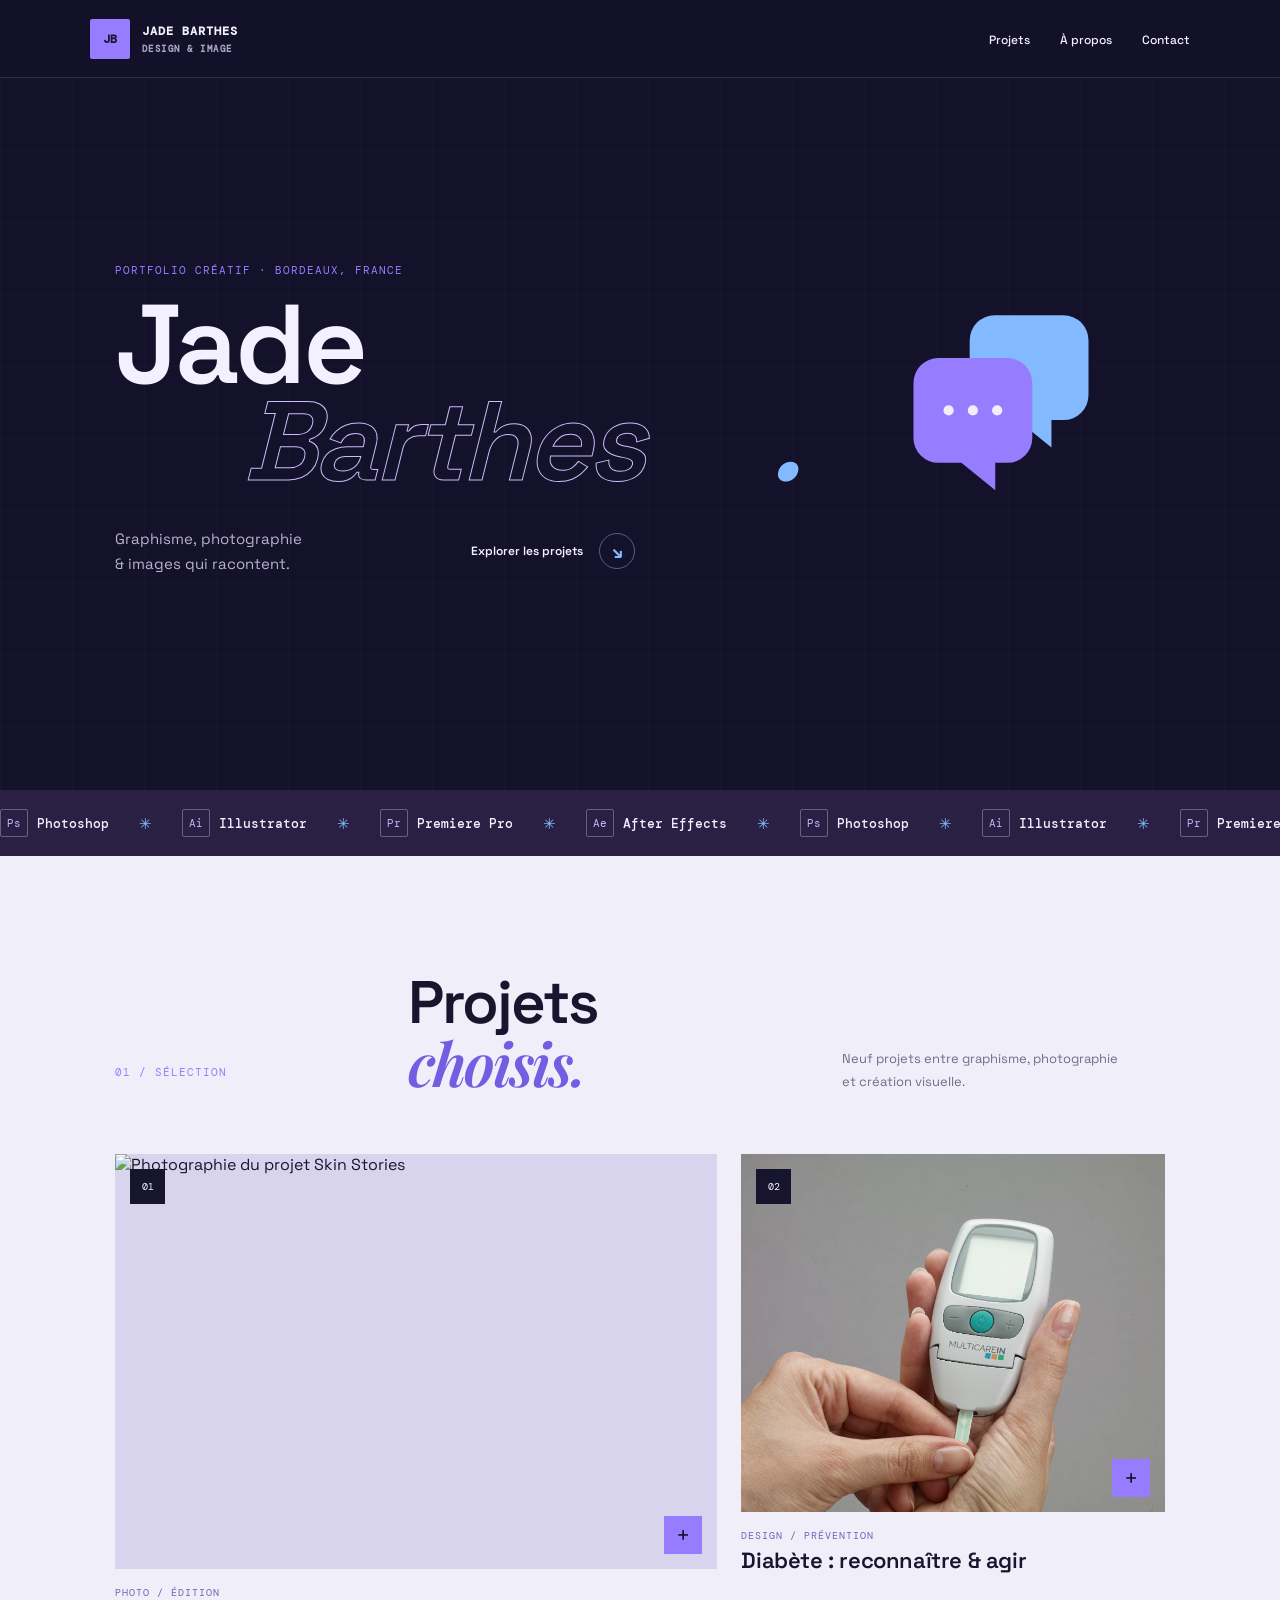
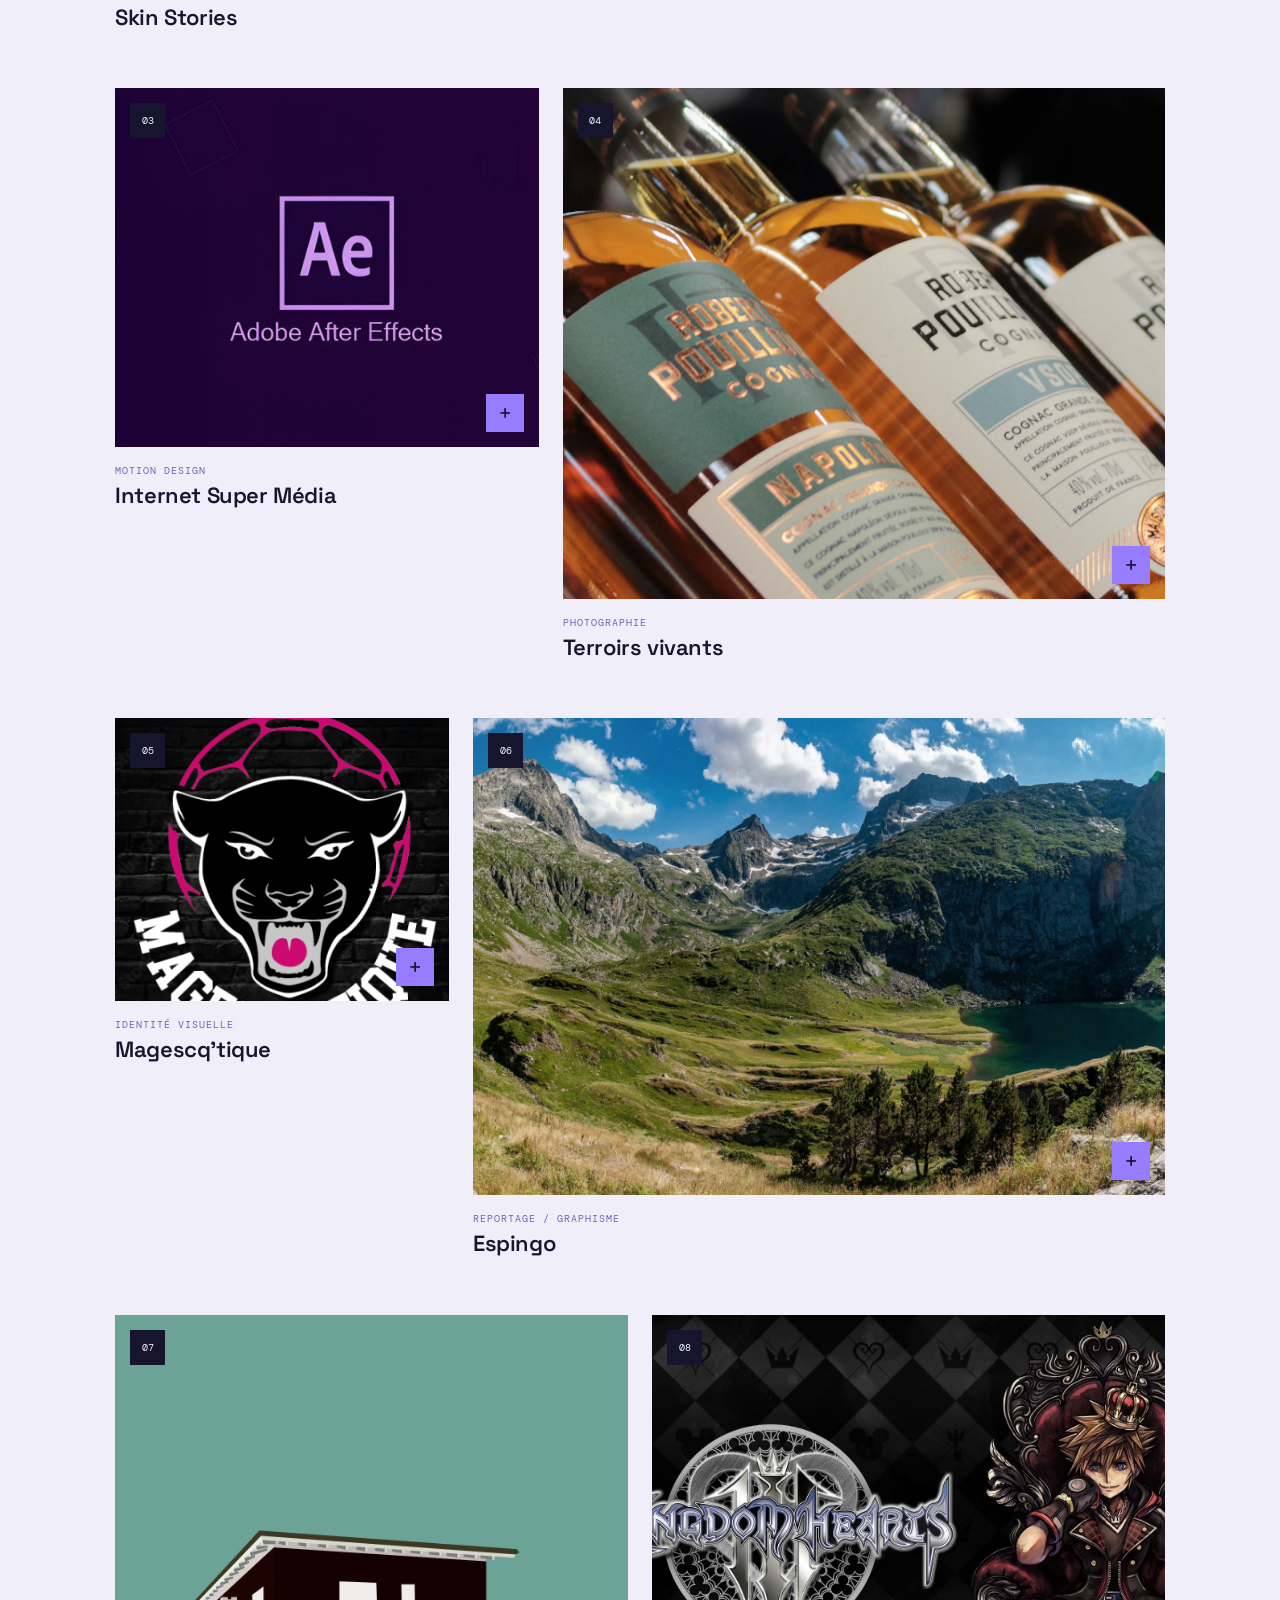
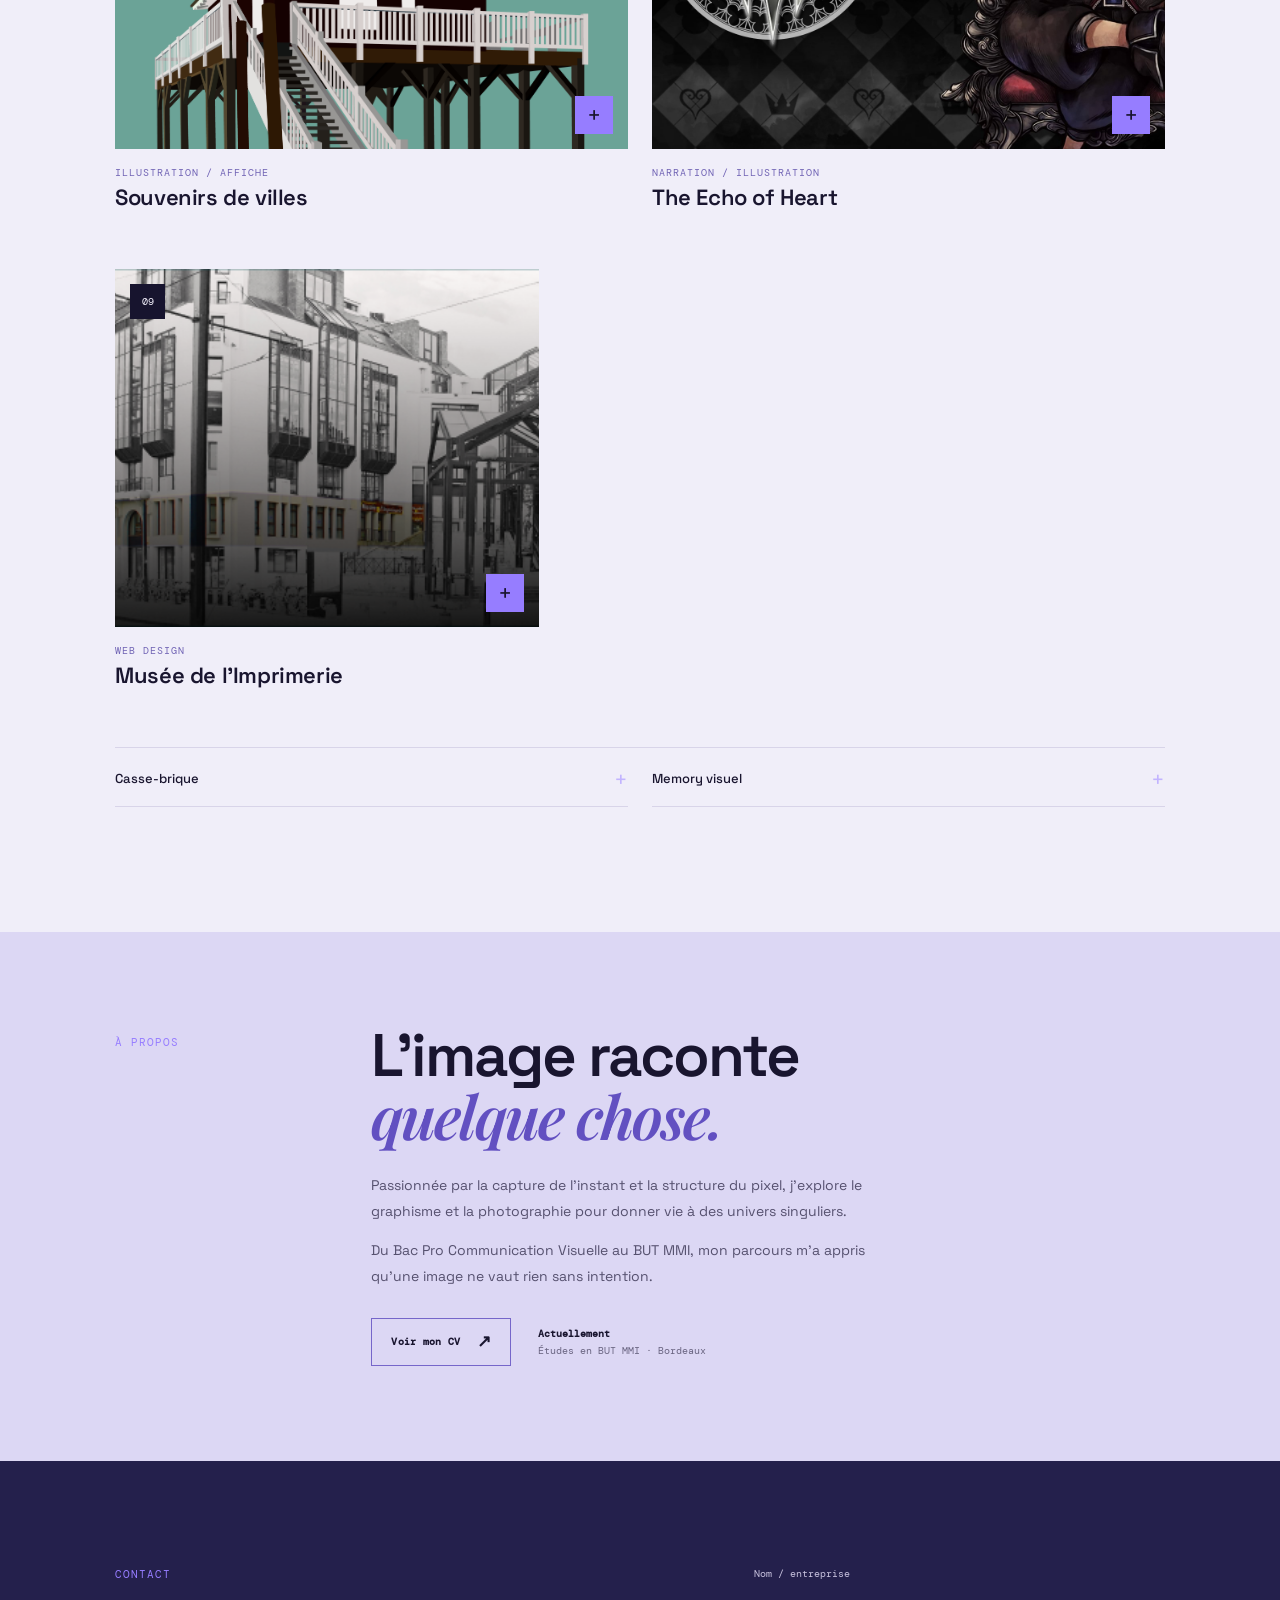
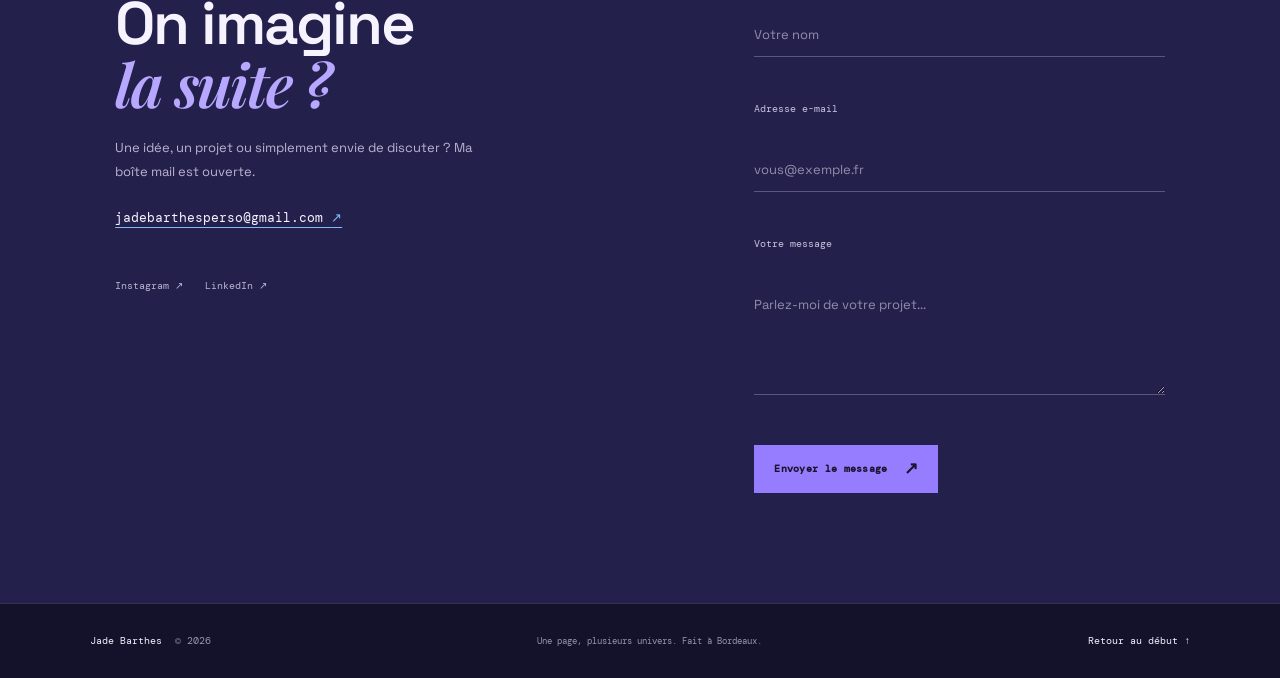
==== commit 4be9397a: "modif lien page" ====
--- a/index.html
+++ b/index.html
@@ -79,7 +79,7 @@
                         <span class="work-image"><img src="assets/img/P1162519.jpg" alt="Photographie du projet Skin Stories" loading="lazy"><span class="work-index">01</span><span class="project-plus" aria-hidden="true">+</span></span>
                         <span class="work-kind">PHOTO / ÉDITION</span><span class="work-title">Skin Stories</span>
                     </summary>
-                    <div class="project-content"><p>Une exploration de l'identité à travers le tatouage, entre iconographie du Japon traditionnel et imaginaires contemporains du manga et du cyberpunk. Photographies et compositions éditoriales racontent l'histoire derrière chaque motif.</p><div class="project-gallery"><img src="assets/img/tatouage traditionnel.png" alt="Composition éditoriale autour du tatouage traditionnel" loading="lazy"><img src="assets/img/tatouage pop culture.png" alt="Composition éditoriale autour de la pop culture" loading="lazy"></div><a class="project-resource" href="assets/pdf/Livrable3_Skin_Stories_Project_G2.pdf" target="_blank" rel="noopener">Consulter le livret PDF ↗</a></div>
+                    <div class="project-content"><p>Une exploration de l'identité à travers le tatouage, entre iconographie du Japon traditionnel et imaginaires contemporains du manga et du cyberpunk. Photographies et compositions éditoriales racontent l'histoire derrière chaque motif.</p><a class="project-link" href="Skin-Stories-Project.html">Voir le projet <span aria-hidden="true">↗</span></a></div>
                 </details>
 
                 <details class="work-card">
@@ -87,7 +87,7 @@
                         <span class="work-image"><img src="assets/img/liberatori-glucometer-5977172.jpg" alt="Visuel du projet Diabète : reconnaître et agir" loading="lazy"><span class="work-index">02</span><span class="project-plus" aria-hidden="true">+</span></span>
                         <span class="work-kind">DESIGN / PRÉVENTION</span><span class="work-title">Diabète : reconnaître & agir</span>
                     </summary>
-                    <div class="project-content"><p>Trois affiches pédagogiques transforment des informations médicales en repères accessibles : reconnaître hypo- et hyperglycémie, comprendre le matériel de contrôle et utiliser un spray d'urgence. Une hiérarchie claire et des codes couleur facilitent la lecture rapide.</p><a class="project-resource" href="assets/pdf/DIABÈTE  RECONNAÎTRE ET AGIR.pdf" target="_blank" rel="noopener">Voir les affiches PDF ↗</a></div>
+                    <div class="project-content"><p>Trois affiches pédagogiques transforment des informations médicales en repères accessibles : reconnaître hypo- et hyperglycémie, comprendre le matériel de contrôle et utiliser un spray d'urgence. Une hiérarchie claire et des codes couleur facilitent la lecture rapide.</p><a class="project-link" href="Diabete-reconnaitre-&amp;-agir.html">Voir le projet <span aria-hidden="true">↗</span></a></div>
                 </details>
 
                 <details class="work-card">
@@ -95,7 +95,7 @@
                         <span class="work-image"><img src="assets/img/after-effect-image.jpg" alt="Visuel du projet Internet Super Média" loading="lazy"><span class="work-index">03</span><span class="project-plus" aria-hidden="true">+</span></span>
                         <span class="work-kind">MOTION DESIGN</span><span class="work-title">Internet Super Média</span>
                     </summary>
-                    <div class="project-content"><p>Vulgarisation animée du modèle interactionniste d'Arnold H. Buss : comment personnalité et situation influencent nos comportements sur les réseaux sociaux. Le projet mêle recherche, storyboard et data visualisation en mouvement.</p><div class="project-gallery"><img src="assets/img/storyboard_1.png" alt="Storyboard, première étape" loading="lazy"><img src="assets/img/storyboard_2.png" alt="Storyboard, deuxième étape" loading="lazy"><img src="assets/img/storyboard_3.png" alt="Storyboard, troisième étape" loading="lazy"></div><a class="project-resource" href="https://youtu.be/gByJwVa5WjU" target="_blank" rel="noopener">Voir le motion design ↗</a></div>
+                    <div class="project-content"><p>Vulgarisation animée du modèle interactionniste d'Arnold H. Buss : comment personnalité et situation influencent nos comportements sur les réseaux sociaux. Le projet mêle recherche, storyboard et data visualisation en mouvement.</p><a class="project-link" href="Les-theories-de-l-internet-super-media.html">Voir le projet <span aria-hidden="true">↗</span></a></div>
                 </details>
 
                 <details class="work-card">
@@ -103,7 +103,7 @@
                         <span class="work-image"><img src="assets/img/Salon des Vins des Vignerons Indépendants/3.png" alt="Photographie au Salon des Vins de Bordeaux" loading="lazy"><span class="work-index">04</span><span class="project-plus" aria-hidden="true">+</span></span>
                         <span class="work-kind">PHOTOGRAPHIE</span><span class="work-title">Terroirs vivants</span>
                     </summary>
-                    <div class="project-content"><p>Au Parc des Expositions de Bordeaux, un reportage sur les personnes, les gestes et les échanges du salon. Une approche sur le vif, portée par la lumière naturelle et les détails qui racontent le travail de la vigne.</p><div class="project-gallery project-gallery-wide"><img src="assets/img/Salon des Vins des Vignerons Indépendants/1.png" alt="Reportage au Salon des Vins, photo 1" loading="lazy"><img src="assets/img/Salon des Vins des Vignerons Indépendants/2.png" alt="Reportage au Salon des Vins, photo 2" loading="lazy"><img src="assets/img/Salon des Vins des Vignerons Indépendants/4.png" alt="Reportage au Salon des Vins, photo 4" loading="lazy"><img src="assets/img/Salon des Vins des Vignerons Indépendants/5.png" alt="Reportage au Salon des Vins, photo 5" loading="lazy"></div></div>
+                    <div class="project-content"><p>Au Parc des Expositions de Bordeaux, un reportage sur les personnes, les gestes et les échanges du salon. Une approche sur le vif, portée par la lumière naturelle et les détails qui racontent le travail de la vigne.</p><a class="project-link" href="Salon-des-vins-des-vignerons-independants.html">Voir le projet <span aria-hidden="true">↗</span></a></div>
                 </details>
 
                 <details class="work-card">
@@ -111,7 +111,7 @@
                         <span class="work-image"><img src="assets/img/magescq-tique.png" alt="Identité visuelle Magescq'tique" loading="lazy"><span class="work-index">05</span><span class="project-plus" aria-hidden="true">+</span></span>
                         <span class="work-kind">IDENTITÉ VISUELLE</span><span class="work-title">Magescq'tique</span>
                     </summary>
-                    <div class="project-content"><p>Création d'une identité de marque conçue pour rester reconnaissable sur différents supports. Le projet rassemble logo, règles typographiques, palette chromatique et déclinaisons de communication.</p><div class="project-gallery"><img src="assets/img/logo-magescq-tique.png" alt="Logo Magescq'tique" loading="lazy"><img src="assets/img/magescq-mockup-1.jpg" alt="Déclinaison graphique Magescq'tique" loading="lazy"><img src="assets/img/goodiesmagescq-mockup-2.jpg" alt="Objets de marque Magescq'tique" loading="lazy"></div><a class="project-resource" href="assets/pdf/Charte graphique.pdf" target="_blank" rel="noopener">Consulter la charte graphique ↗</a></div>
+                    <div class="project-content"><p>Création d'une identité de marque conçue pour rester reconnaissable sur différents supports. Le projet rassemble logo, règles typographiques, palette chromatique et déclinaisons de communication.</p><a class="project-link" href="magescq-tique.html">Voir le projet <span aria-hidden="true">↗</span></a></div>
                 </details>
 
                 <details class="work-card project-feature">
@@ -119,7 +119,7 @@
                         <span class="work-image"><img src="assets/img/espingo-photo-scaled.jpg" alt="Paysage du projet Espingo" loading="lazy"><span class="work-index">06</span><span class="project-plus" aria-hidden="true">+</span></span>
                         <span class="work-kind">REPORTAGE / GRAPHISME</span><span class="work-title">Espingo</span>
                     </summary>
-                    <div class="project-content"><p>Un carnet de voyage pluridisciplinaire autour du dialogue entre l'humain et le paysage pyrénéen : reportage vidéo, photographie, recherches d'identité et dépliant pédagogique. Le logo finaliste traduit la rencontre entre géométrie et matière minérale.</p><div class="project-gallery"><img src="assets/img/planche contacte .png" alt="Planche contact photographique d'Espingo" loading="lazy"><img src="assets/img/espingo/1000030570-scaled.jpg" alt="Recherches graphiques du projet Espingo" loading="lazy"><img src="assets/img/espingo/Planche-espingo-1024x656.png" alt="Planche du dépliant Espingo" loading="lazy"></div><a class="project-resource" href="https://www.youtube.com/watch?v=CEKLjkym_jA" target="_blank" rel="noopener">Voir le reportage vidéo ↗</a></div>
+                    <div class="project-content"><p>Un carnet de voyage pluridisciplinaire autour du dialogue entre l'humain et le paysage pyrénéen : reportage vidéo, photographie, recherches d'identité et dépliant pédagogique. Le logo finaliste traduit la rencontre entre géométrie et matière minérale.</p><a class="project-link" href="Espingo.html">Voir le projet <span aria-hidden="true">↗</span></a></div>
                 </details>
 
                 <details class="work-card">
@@ -127,7 +127,7 @@
                         <span class="work-image"><img src="assets/img/ARCACHON.jpeg" alt="Affiche illustrée d'Arcachon" loading="lazy"><span class="work-index">07</span><span class="project-plus" aria-hidden="true">+</span></span>
                         <span class="work-kind">ILLUSTRATION / AFFICHE</span><span class="work-title">Souvenirs de villes</span>
                     </summary>
-                    <div class="project-content"><p>Une collection d'affiches inspirées des carnets de voyage. Les monuments sont réduits à leurs silhouettes essentielles, dans des palettes de couleurs liées à la lumière et à l'atmosphère de chaque ville.</p><div class="project-gallery project-gallery-wide"><img src="assets/img/ARCACHON.jpeg" alt="Affiche Arcachon" loading="lazy"><img src="assets/img/BIARRITZ.jpg.png" alt="Affiche Biarritz" loading="lazy"><img src="assets/img/BORDEAUX.jpg" alt="Affiche Bordeaux" loading="lazy"><img src="assets/img/NICE.jpg.png" alt="Affiche Nice" loading="lazy"><img src="assets/img/PARIS.jpg" alt="Affiche Paris" loading="lazy"><img src="assets/img/monaco.jpg" alt="Affiche Monaco" loading="lazy"></div></div>
+                    <div class="project-content"><p>Une collection d'affiches inspirées des carnets de voyage. Les monuments sont réduits à leurs silhouettes essentielles, dans des palettes de couleurs liées à la lumière et à l'atmosphère de chaque ville.</p><a class="project-link" href="Affiche-ville.html">Voir le projet <span aria-hidden="true">↗</span></a></div>
                 </details>
 
                 <details class="work-card">
@@ -135,7 +135,7 @@
                         <span class="work-image"><img src="assets/img/thumb-1920-1345234.jpeg" alt="Illustration du comic The Echo of Heart" loading="lazy"><span class="work-index">08</span><span class="project-plus" aria-hidden="true">+</span></span>
                         <span class="work-kind">NARRATION / ILLUSTRATION</span><span class="work-title">The Echo of Heart</span>
                     </summary>
-                    <div class="project-content"><p>Un comic complet autour de Sora, de la mémoire et de l'amitié. L'histoire mêle dessin traditionnel et éléments numériques dans un univers inspiré de Kingdom Hearts, avec un récit pensé en séquences et en cases.</p><a class="project-resource" href="assets/pdf/BARTHES_JADE_SoraL_EchoDesCoeurs.pdf" target="_blank" rel="noopener">Lire le comic complet ↗</a></div>
+                    <div class="project-content"><p>Un comic complet autour de Sora, de la mémoire et de l'amitié. L'histoire mêle dessin traditionnel et éléments numériques dans un univers inspiré de Kingdom Hearts, avec un récit pensé en séquences et en cases.</p><a class="project-link" href="comics.html">Voir le projet <span aria-hidden="true">↗</span></a></div>
                 </details>
 
                 <details class="work-card">
@@ -143,7 +143,7 @@
                         <span class="work-image"><img src="assets/img/mediatheque.png" alt="Maquette du site du Musée de l'Imprimerie de Nantes" loading="lazy"><span class="work-index">09</span><span class="project-plus" aria-hidden="true">+</span></span>
                         <span class="work-kind">WEB DESIGN</span><span class="work-title">Musée de l'Imprimerie</span>
                     </summary>
-                    <div class="project-content"><p>Une proposition de refonte web pour valoriser les collections historiques du musée de Nantes. Le travail cherche l'équilibre entre clarté de navigation, accès aux informations pratiques et richesse du patrimoine typographique.</p><a class="project-resource" href="https://mus-e-de-l-imprimerie-nantes.vercel.app/exposition.html" target="_blank" rel="noopener">Visiter le site du projet ↗</a></div>
+                    <div class="project-content"><p>Une proposition de refonte web pour valoriser les collections historiques du musée de Nantes. Le travail cherche l'équilibre entre clarté de navigation, accès aux informations pratiques et richesse du patrimoine typographique.</p><a class="project-link" href="musee-imprimerie.html">Voir le projet <span aria-hidden="true">↗</span></a></div>
                 </details>
             </div>
             <div class="lab-grid" aria-label="Expérimentations interactives">
--- a/style.css
+++ b/style.css
@@ -1724,6 +1724,7 @@
 .portfolio-page .nav-links { gap: 30px; }
 .portfolio-page .nav-links a { color: #f3f0ff; font: 500 12px 'Space Grotesk', sans-serif; }
 .portfolio-page .nav-links a:hover { color: var(--blue); }
+.portfolio-page .site-nav { position: relative; top: auto; left: auto; width: auto; height: auto; padding: 0; background: transparent; border: 0; box-shadow: none; z-index: 1; }
 
 .intro {
     width: 100%;
@@ -1819,6 +1820,12 @@
 .work-subtitle { display: block; margin-top: 6px; color: var(--muted); font-size: 12px; }
 .project-content { margin-top: 27px; padding: 25px; display: grid; grid-template-columns: minmax(200px, 0.8fr) 1.2fr; align-items: start; gap: 22px 34px; border-top: 1px solid #c7c1df; background: #e6e2f4; }
 .project-content > p { margin: 0; color: #4d4965; font-size: 13px; line-height: 1.8; }
+.project-more { grid-column: 1 / -1; border-top: 1px solid #c7c1df; }
+.project-more summary { min-height: 43px; display: flex; align-items: center; justify-content: space-between; color: #5342ac; font: 11px 'DM Mono', monospace; cursor: pointer; list-style: none; }
+.project-more summary::-webkit-details-marker { display: none; }
+.project-more summary::after { content: '+'; color: #4e83c7; font: 20px 'Space Grotesk', sans-serif; }
+.project-more[open] > summary::after { content: '−'; }
+.project-more-content { padding: 4px 0 8px; display: grid; grid-template-columns: minmax(200px, 0.8fr) 1.2fr; gap: 18px 34px; }
 .project-gallery { grid-column: 2; display: grid; grid-template-columns: repeat(auto-fit, minmax(115px, 1fr)); gap: 8px; }
 .project-gallery img { width: 100%; height: 130px; display: block; object-fit: cover; }
 .project-gallery-wide { grid-template-columns: repeat(auto-fit, minmax(95px, 1fr)); }
@@ -1926,6 +1933,7 @@
     .work-title { font-size: 20px; }
     .work-kind { margin-top: 13px; font-size: 9px; }
     .project-content { margin-top: 21px; padding: 20px 14px; grid-template-columns: 1fr; gap: 18px; }
+    .project-more-content { grid-template-columns: 1fr; gap: 14px; }
     .project-gallery { grid-column: 1; grid-template-columns: repeat(2, minmax(0, 1fr)); }
     .project-gallery img { height: 120px; }
     .project-resource { grid-column: 1; }
@@ -1956,3 +1964,66 @@
     .portfolio-page *::before,
     .portfolio-page *::after { scroll-behavior: auto !important; animation-duration: 0.01ms !important; animation-iteration-count: 1 !important; transition-duration: 0.01ms !important; }
 }
+
+/* --- PROJECT PAGES SHARE THE PORTFOLIO ART DIRECTION --- */
+.project-page { min-height: 100vh; }
+.project-page .project-detail { max-width: 1280px; margin: 0 auto; padding: 120px 8% 100px; }
+.project-page .back-link { display: inline-flex; align-items: center; min-height: 38px; margin: 0 0 22px; padding: 0 12px; border: 1px solid #c9c4dd; color: #5c50a2; font: 10px 'DM Mono', monospace; text-decoration: none; transition: background 160ms ease, color 160ms ease; }
+.project-page .back-link:hover { background: #735de0; color: #fff; }
+.project-page .project-hero { width: 100%; height: 490px; margin: 0 auto 68px; padding: 0; border-radius: 0; background-size: cover; background-position: center; box-shadow: none; }
+.project-page .project-hero::before { background: linear-gradient(180deg, rgba(20,17,42,.04) 10%, rgba(20,17,42,.8) 100%); }
+.project-page .project-hero-overlay { padding: 42px; }
+.project-page .project-hero h1 { margin: 0 0 19px; color: #f6f3ff; font: 600 56px/1.02 'Space Grotesk', sans-serif; letter-spacing: -1.5px; text-transform: none; }
+.project-page .project-detail .meta { display: flex; flex-wrap: wrap; gap: 9px; margin: 0; color: #f6f3ff; }
+.project-page .project-detail .meta span { padding: 8px 10px; border: 1px solid rgba(245,242,255,.55); color: #f6f3ff; font: 10px 'DM Mono', monospace; text-transform: uppercase; letter-spacing: .5px; }
+.project-page .content-wrapper { max-width: 900px; margin: 0 auto; padding: 0; }
+.project-page .project-detail > h2,
+.project-page .content-wrapper h2 { margin: 46px 0 13px; color: #302653; font: 600 28px/1.2 'Space Grotesk', sans-serif; letter-spacing: -.5px; }
+.project-page .project-detail > h2:first-of-type { margin-top: 25px; }
+.project-page .content-wrapper h2:first-child { margin-top: 0; }
+.project-page .content-wrapper h3,
+.project-page .project-detail > h3 { margin: 32px 0 15px; }
+.project-page .project-detail p,
+.project-page .project-detail li { color: #625e79; font: 14px/1.85 'Space Grotesk', sans-serif; }
+.project-page .project-detail p { margin-bottom: 18px; }
+.project-page .project-detail li { margin-bottom: 7px; }
+.project-page .partie-title { margin: 58px 0 22px; color: #705bd0; font: 500 11px 'DM Mono', monospace; letter-spacing: 1.2px; text-align: left; }
+.project-page .stories-showcase { max-width: 100%; margin: 24px 0 50px; }
+.project-page .story-image { position: relative; overflow: hidden; border: 1px solid #d8d4e9; background: #e8e4f6; }
+.project-page .story-image img,
+.project-page .project-detail img { width: 100%; max-width: 100%; height: auto; max-height: none; display: block; margin: 0; border-radius: 0; object-fit: contain; filter: none; }
+.project-page .story-label { top: 12px; right: 12px; left: auto; padding: 8px 10px; background: #211c40; color: #d4caff; font: 9px 'DM Mono', monospace; letter-spacing: .5px; text-transform: uppercase; }
+.project-page .story-credits { margin: 10px 0 0; color: #8b86a0; font: 10px 'DM Mono', monospace; text-align: right; }
+.project-page .story-desc { max-width: 680px; margin: 15px auto 0; color: #6c6784; font: italic 15px/1.7 'Playfair Display', Georgia, serif; text-align: left; }
+.project-page .video-container { width: 100%; max-width: none; aspect-ratio: 16 / 9; height: auto; margin: 0; }
+.project-page .video-container iframe { width: 100%; height: 100%; display: block; border: 0; }
+.project-page .action-buttons { display: flex; flex-wrap: wrap; gap: 12px; margin: 28px 0 0; }
+.project-page .action-buttons .btn-link,
+.project-page .project-detail > .btn-link { min-height: 44px; padding: 0 15px; display: inline-flex; align-items: center; background: #7965df; color: #fff; font: 10px 'DM Mono', monospace; text-decoration: none; }
+.project-page .action-buttons .btn-link.outline { border: 1px solid #7965df; background: transparent; color: #5847b2; }
+.project-page .carousel-container { position: relative; width: 100%; max-width: 100%; margin: 30px 0 52px; overflow: hidden; }
+.project-page .carousel-wrapper { display: flex; transition: transform 450ms ease; }
+.project-page .carousel-slide { min-width: 100%; }
+.project-page .carousel-slide img { width: 100%; height: 520px; display: block; object-fit: cover; }
+.project-page .carousel-btn { position: absolute; top: 50%; width: 42px; height: 42px; border: 1px solid rgba(255,255,255,.7); background: #201c3dcc; color: #fff; transform: translateY(-50%); cursor: pointer; }
+.project-page .carousel-btn.prev { left: 12px; }
+.project-page .carousel-btn.next { right: 12px; }
+.project-page footer { margin-top: 0; padding: 28px 0; border-top: 1px solid #35304f; background: #14112a; }
+.project-page .footer-container { max-width: 1100px; padding: 0 7%; align-items: center; }
+.project-page .footer-content p { margin-bottom: 6px; color: #eae7f9; font: 10px/1.6 'DM Mono', monospace; }
+.project-page .footer-content .legal-text { color: #9994b2; font: 9px/1.6 'Space Grotesk', sans-serif; }
+.project-page .footer-socials a { color: #83baff; font: 10px 'DM Mono', monospace; letter-spacing: .5px; }
+
+@media (max-width: 700px) {
+    .project-page .project-detail { padding: 102px 6% 70px; }
+    .project-page .project-hero { height: 360px; margin-bottom: 47px; }
+    .project-page .project-hero-overlay { padding: 22px; }
+    .project-page .project-hero h1 { margin-bottom: 14px; font-size: 38px; letter-spacing: -.5px; }
+    .project-page .project-detail .meta { gap: 7px; }
+    .project-page .project-detail .meta span { padding: 7px 8px; font-size: 9px; }
+    .project-page .project-detail > h2,
+    .project-page .content-wrapper h2 { margin-top: 36px; font-size: 24px; }
+    .project-page .carousel-slide img { height: 300px; }
+    .project-page .footer-container { align-items: flex-start; }
+    .project-page .footer-content { min-width: 0; }
+}
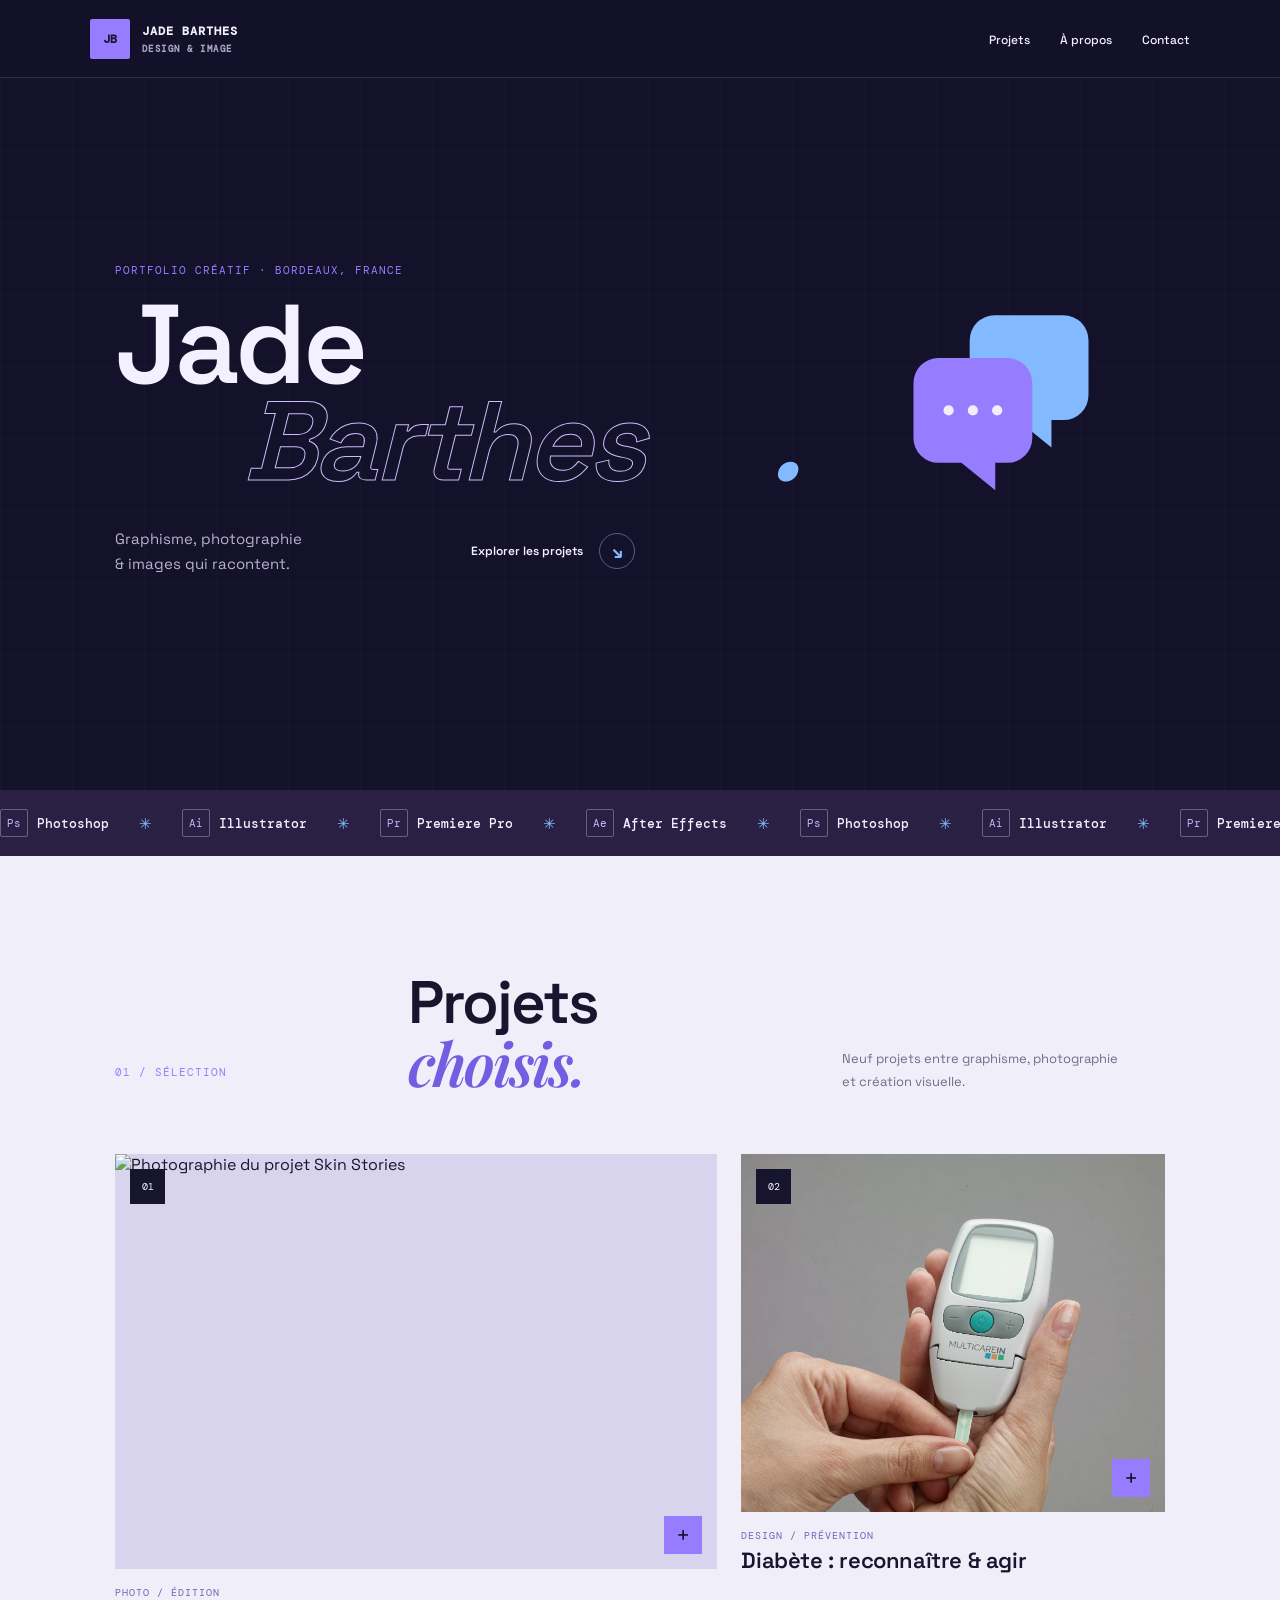
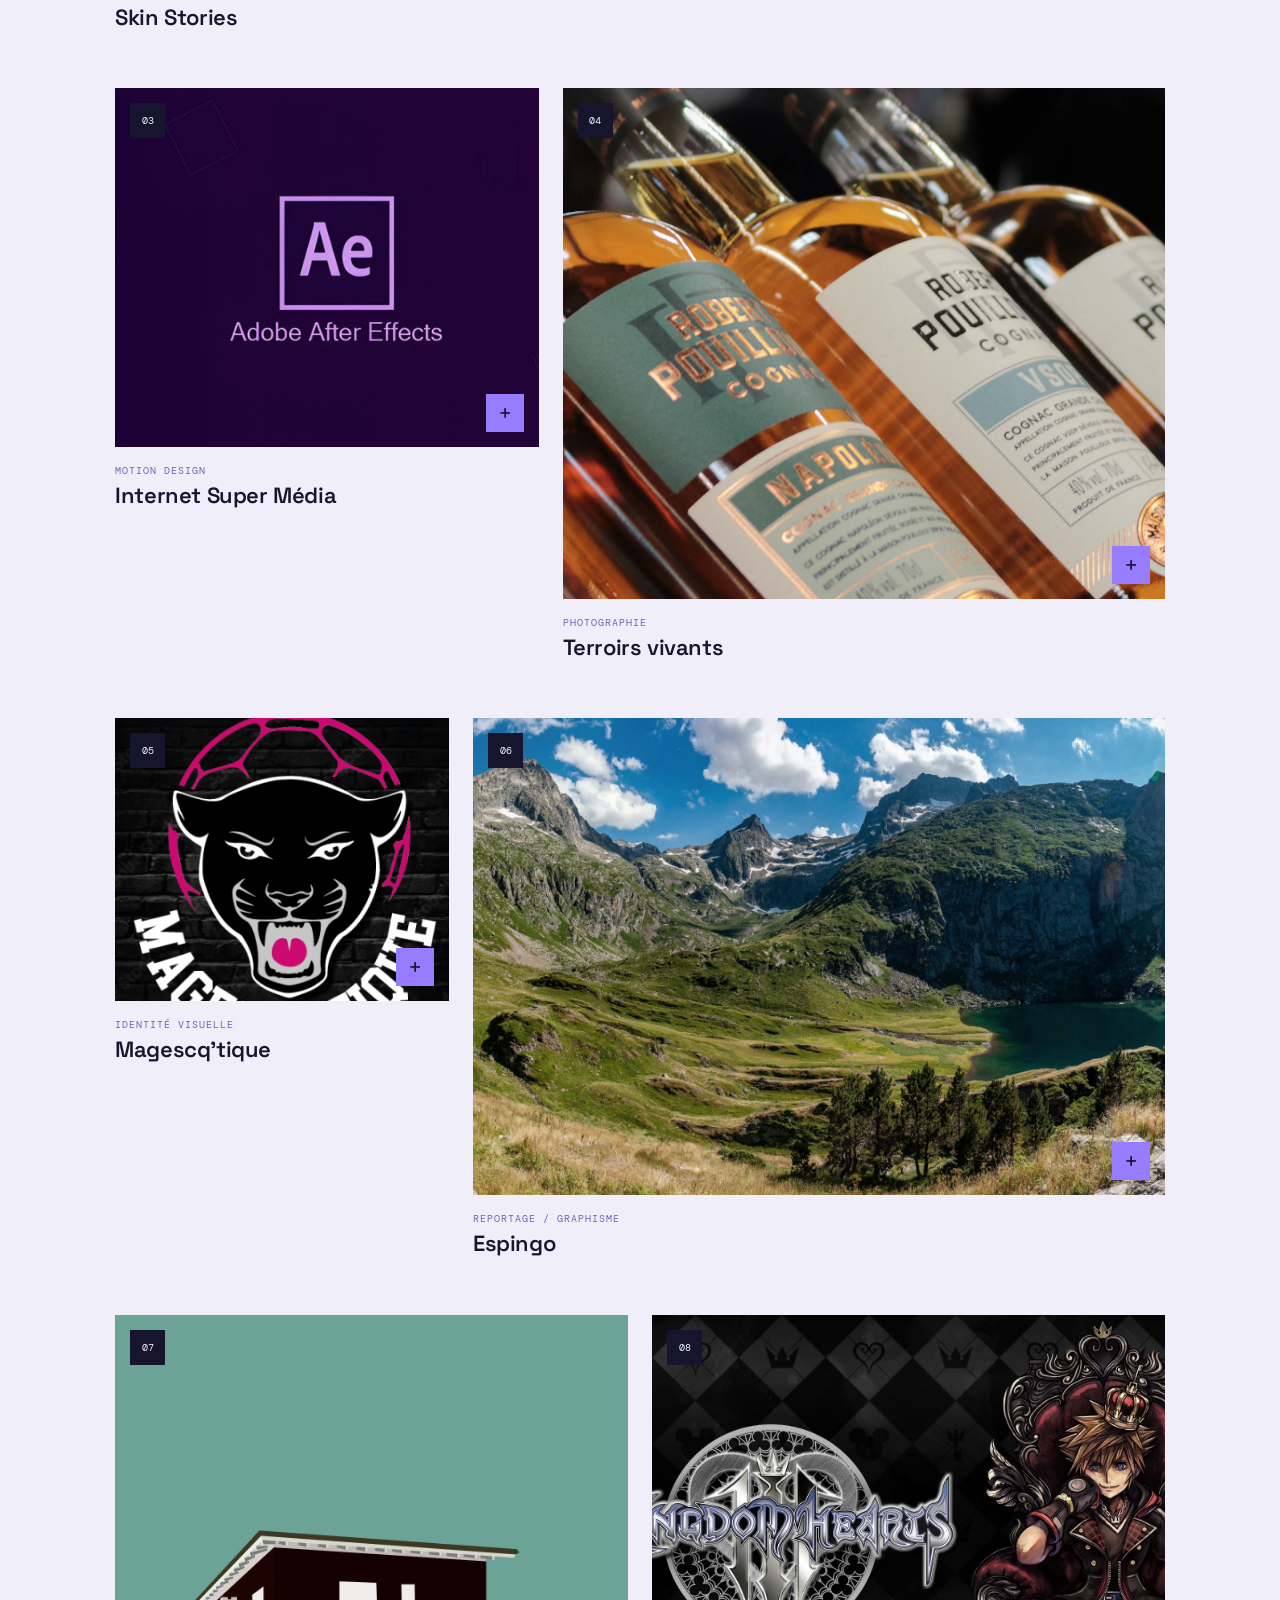
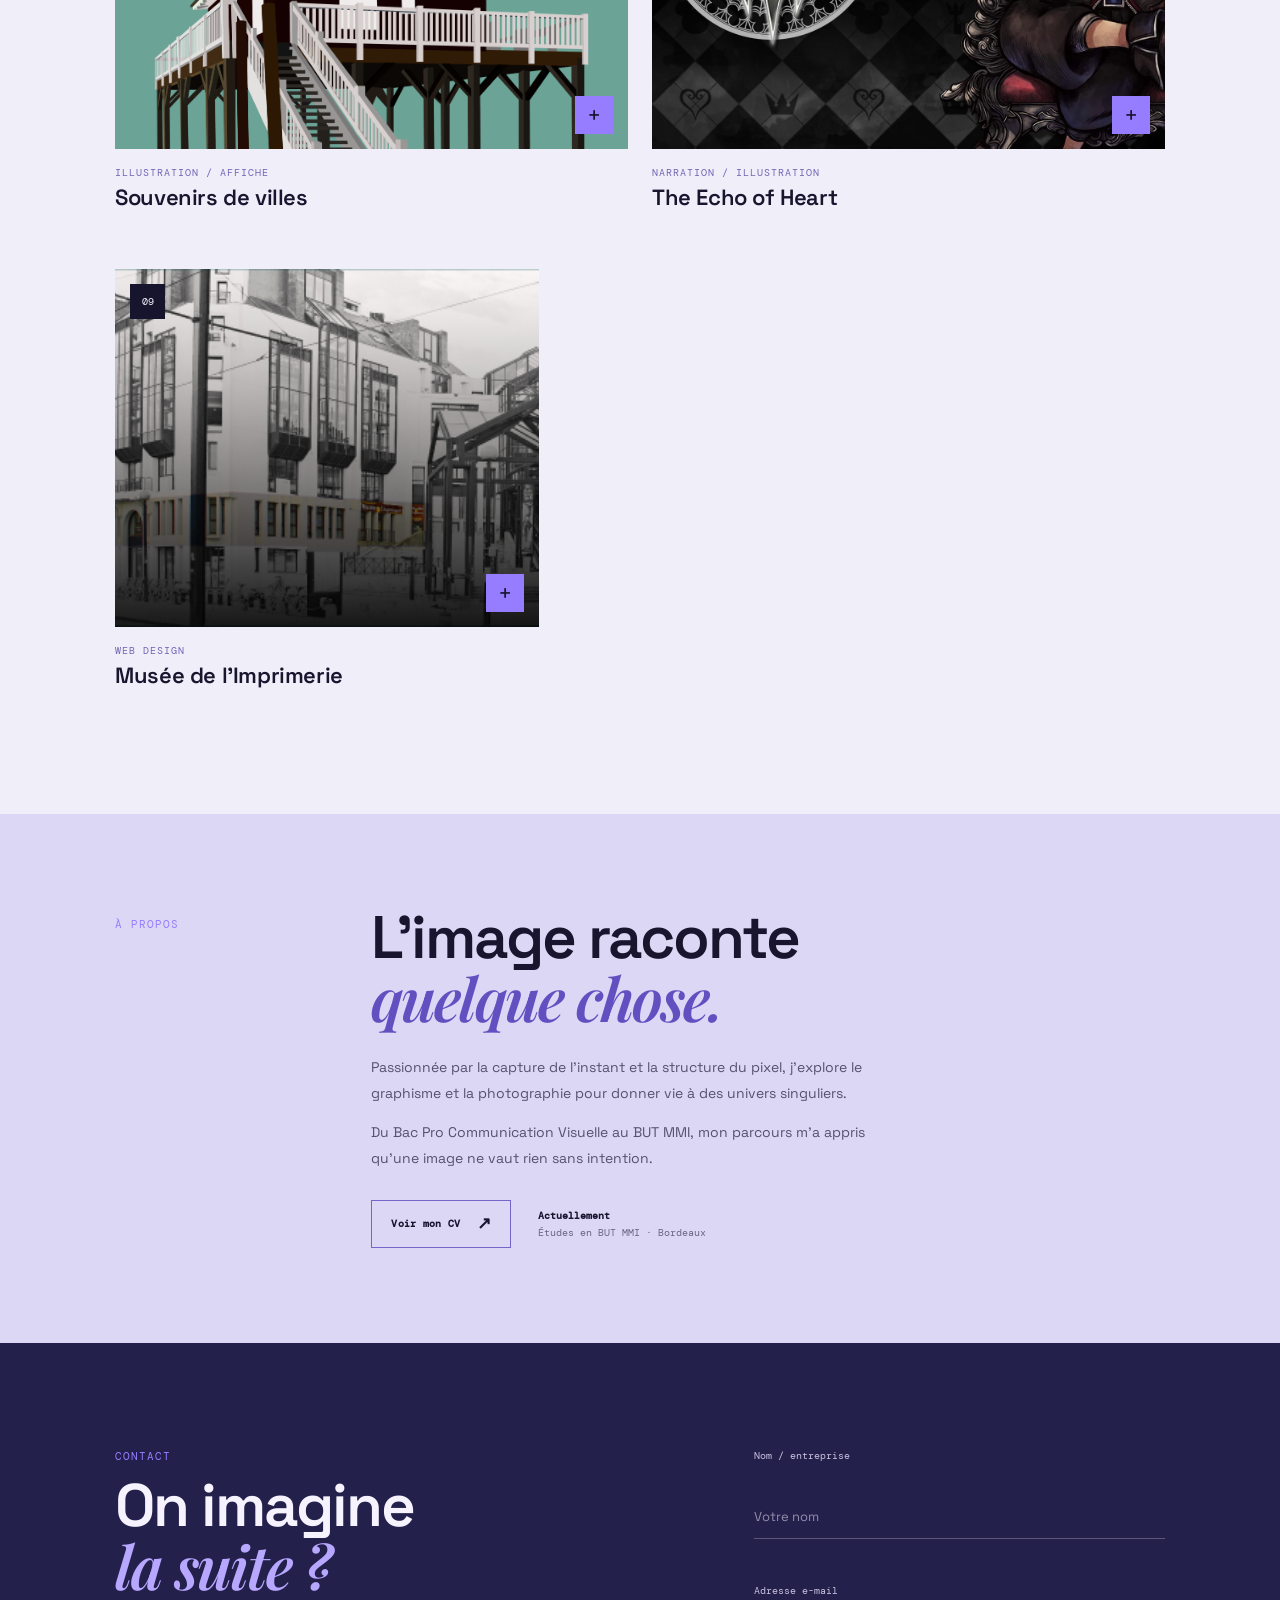
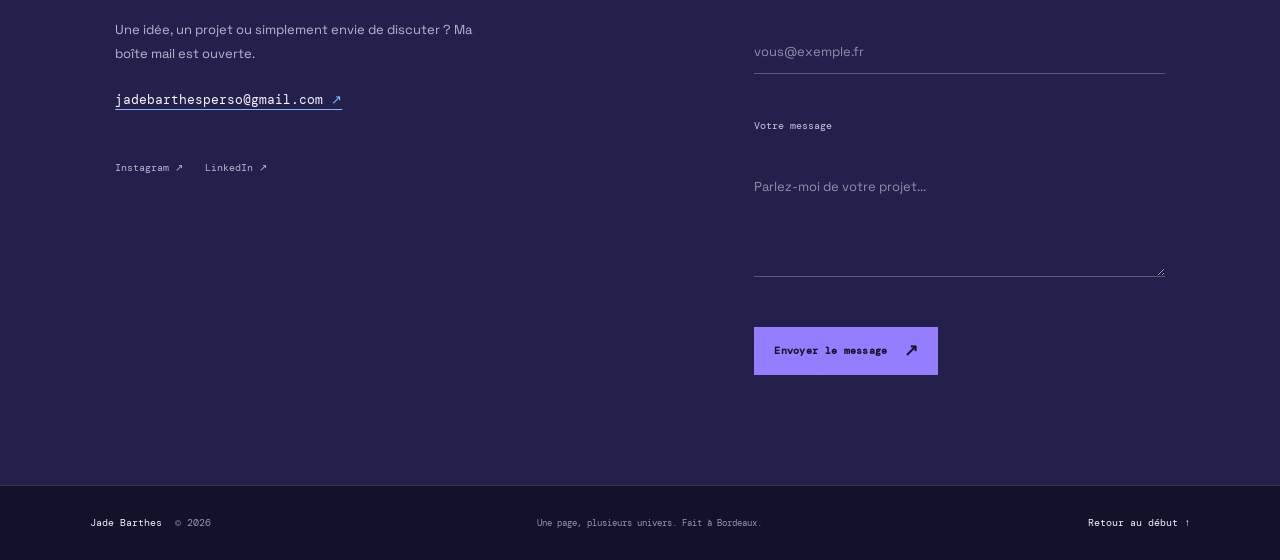
==== commit 60844023: "index modification" ====
--- a/index.html
+++ b/index.html
@@ -146,16 +146,6 @@
                     <div class="project-content"><p>Une proposition de refonte web pour valoriser les collections historiques du musée de Nantes. Le travail cherche l'équilibre entre clarté de navigation, accès aux informations pratiques et richesse du patrimoine typographique.</p><a class="project-link" href="musee-imprimerie.html">Voir le projet <span aria-hidden="true">↗</span></a></div>
                 </details>
             </div>
-            <div class="lab-grid" aria-label="Expérimentations interactives">
-                <details class="lab-game">
-                    <summary><strong>Casse-brique</strong><span class="lab-plus" aria-hidden="true">+</span></summary>
-                    <iframe src="casse-brique/index.html" title="Jeu Casse-brique de Jade Barthes" loading="lazy"></iframe>
-                </details>
-                <details class="lab-game">
-                    <summary><strong>Memory visuel</strong><span class="lab-plus" aria-hidden="true">+</span></summary>
-                    <iframe src="memory/index.html" title="Jeu Memory visuel de Jade Barthes" loading="lazy"></iframe>
-                </details>
-            </div>
         </section>
 
         <section class="about-section" id="apropos" aria-labelledby="about-title">
--- a/style.css
+++ b/style.css
@@ -1803,7 +1803,6 @@
 .work-card:nth-child(5) { grid-column: span 4; }
 .work-card:nth-child(6) { grid-column: span 8; }
 .work-card:nth-child(9) { grid-column: span 5; }
-.work-card[open] { grid-column: 1 / -1; }
 .project-summary { display: block; list-style: none; cursor: pointer; }
 .project-summary::-webkit-details-marker { display: none; }
 .work-image { display: block; aspect-ratio: 1.18; background: #d9d4ed; }
@@ -1818,19 +1817,12 @@
 .work-kind { display: block; margin-top: 17px; color: #7164b5; font: 10px 'DM Mono', monospace; letter-spacing: 1px; }
 .work-title { display: block; margin-top: 5px; color: var(--ink); font-size: 22px; font-weight: 600; letter-spacing: -0.4px; line-height: 1.2; }
 .work-subtitle { display: block; margin-top: 6px; color: var(--muted); font-size: 12px; }
-.project-content { margin-top: 27px; padding: 25px; display: grid; grid-template-columns: minmax(200px, 0.8fr) 1.2fr; align-items: start; gap: 22px 34px; border-top: 1px solid #c7c1df; background: #e6e2f4; }
-.project-content > p { margin: 0; color: #4d4965; font-size: 13px; line-height: 1.8; }
-.project-more { grid-column: 1 / -1; border-top: 1px solid #c7c1df; }
-.project-more summary { min-height: 43px; display: flex; align-items: center; justify-content: space-between; color: #5342ac; font: 11px 'DM Mono', monospace; cursor: pointer; list-style: none; }
-.project-more summary::-webkit-details-marker { display: none; }
-.project-more summary::after { content: '+'; color: #4e83c7; font: 20px 'Space Grotesk', sans-serif; }
-.project-more[open] > summary::after { content: '−'; }
-.project-more-content { padding: 4px 0 8px; display: grid; grid-template-columns: minmax(200px, 0.8fr) 1.2fr; gap: 18px 34px; }
-.project-gallery { grid-column: 2; display: grid; grid-template-columns: repeat(auto-fit, minmax(115px, 1fr)); gap: 8px; }
-.project-gallery img { width: 100%; height: 130px; display: block; object-fit: cover; }
-.project-gallery-wide { grid-template-columns: repeat(auto-fit, minmax(95px, 1fr)); }
-.project-gallery-wide img { height: 115px; }
-.project-resource { grid-column: 1; justify-self: start; color: #5342ac !important; font: 11px 'DM Mono', monospace; text-decoration: underline; text-underline-offset: 4px; }
+.project-content { margin-top: 24px; padding: 22px; display: flex; align-items: center; justify-content: space-between; gap: 20px 34px; border-top: 1px solid #c7c1df; background: #e6e2f4; }
+.project-content > p { max-width: 700px; margin: 0; color: #4d4965; font-size: 13px; line-height: 1.8; }
+.project-link { flex: none; display: inline-flex; align-items: center; gap: 12px; padding: 11px 13px; border: 1px solid #8c7ce0; color: #51419f !important; font: 10px 'DM Mono', monospace; text-decoration: none; white-space: nowrap; transition: background 160ms ease, color 160ms ease; }
+.project-link:hover { background: #735de0; color: #fff !important; }
+.project-link span { color: #4e83c7; font-size: 15px; }
+.project-link:hover span { color: #fff; }
 
 .lab-grid { margin-top: 58px; padding-top: 4px; display: grid; grid-template-columns: 1fr 1fr; gap: 24px; border-top: 1px solid var(--line); }
 .lab-game { min-width: 0; border-bottom: 1px solid var(--line); }
@@ -1932,11 +1924,8 @@
     .work-card:nth-child(6) .work-image { aspect-ratio: 1.15; }
     .work-title { font-size: 20px; }
     .work-kind { margin-top: 13px; font-size: 9px; }
-    .project-content { margin-top: 21px; padding: 20px 14px; grid-template-columns: 1fr; gap: 18px; }
-    .project-more-content { grid-template-columns: 1fr; gap: 14px; }
-    .project-gallery { grid-column: 1; grid-template-columns: repeat(2, minmax(0, 1fr)); }
-    .project-gallery img { height: 120px; }
-    .project-resource { grid-column: 1; }
+    .project-content { margin-top: 19px; padding: 18px 13px; align-items: flex-start; flex-direction: column; gap: 14px; }
+    .project-link { align-self: flex-start; }
     .lab-grid { margin-top: 43px; grid-template-columns: 1fr; gap: 0; }
     .lab-game iframe { height: 520px; }
     .about-inner { min-height: 0; padding-top: 66px; padding-bottom: 72px; grid-template-columns: 1fr; gap: 22px; }
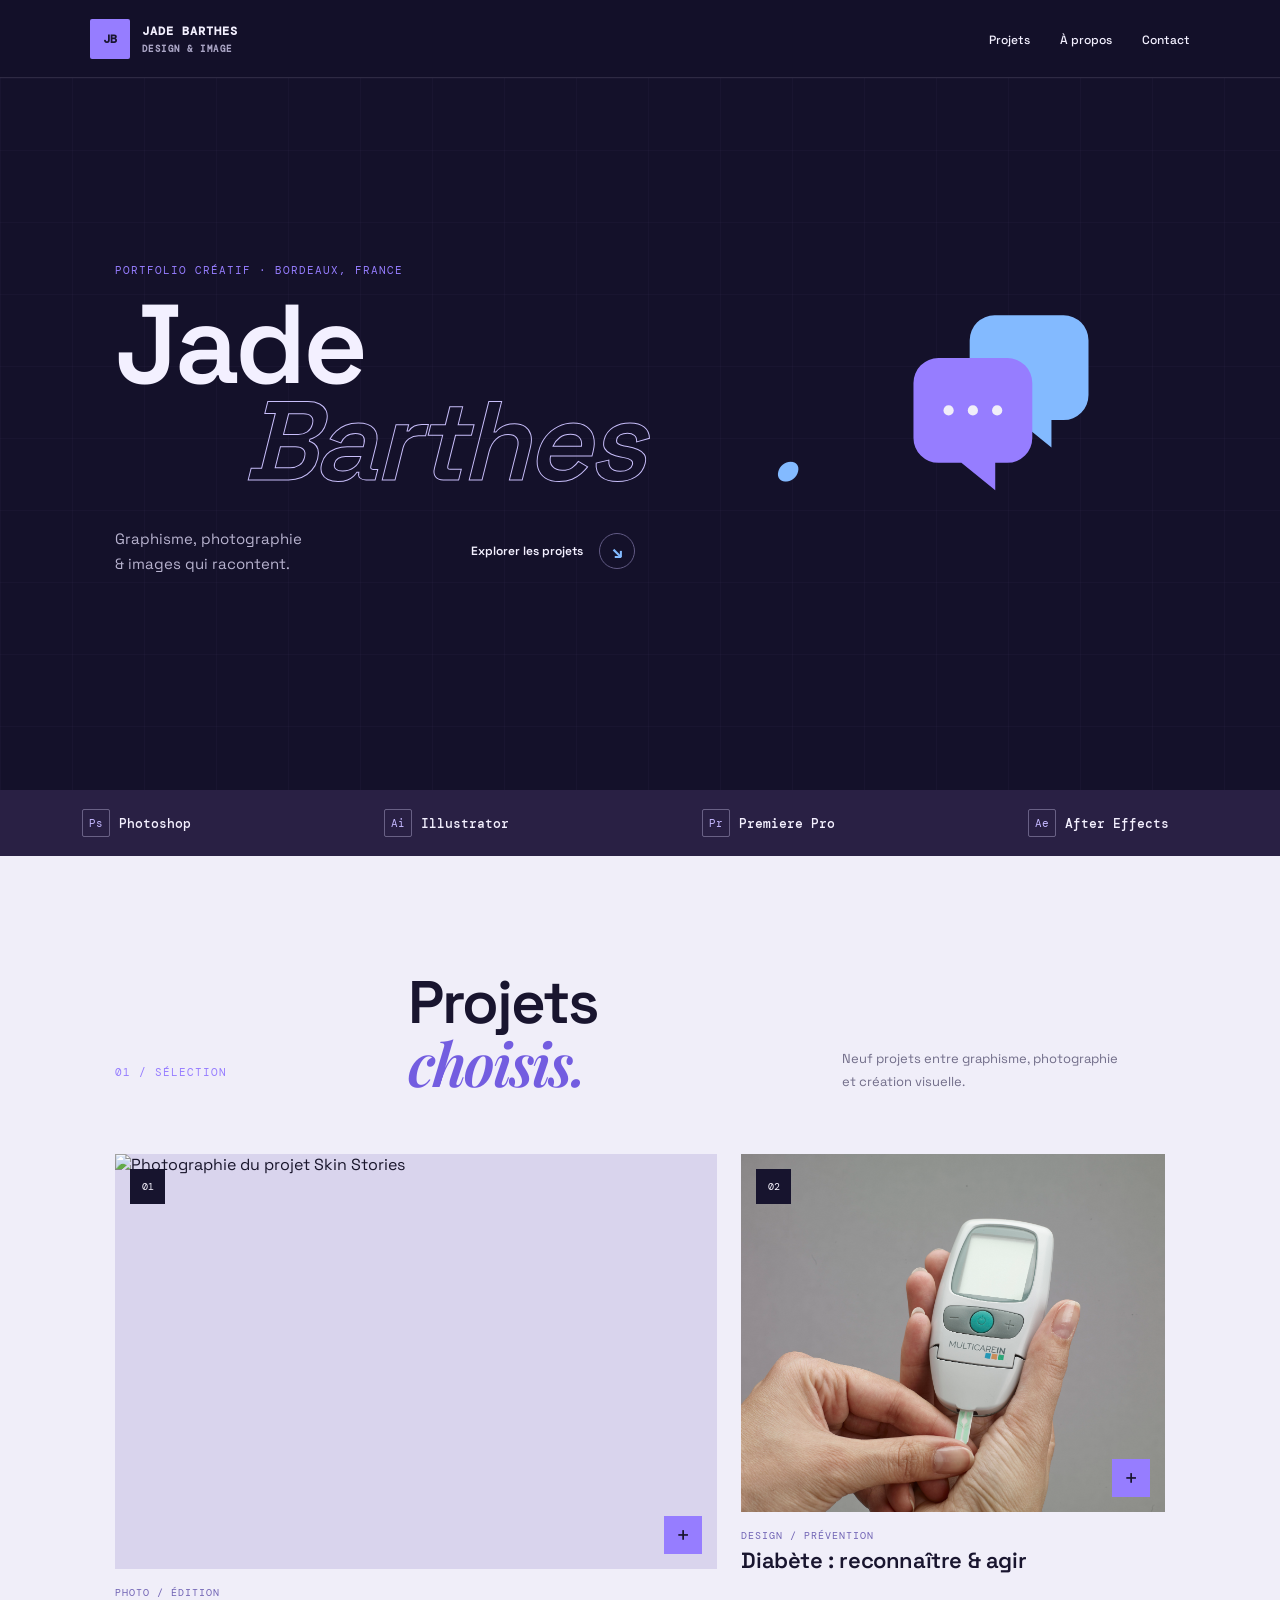
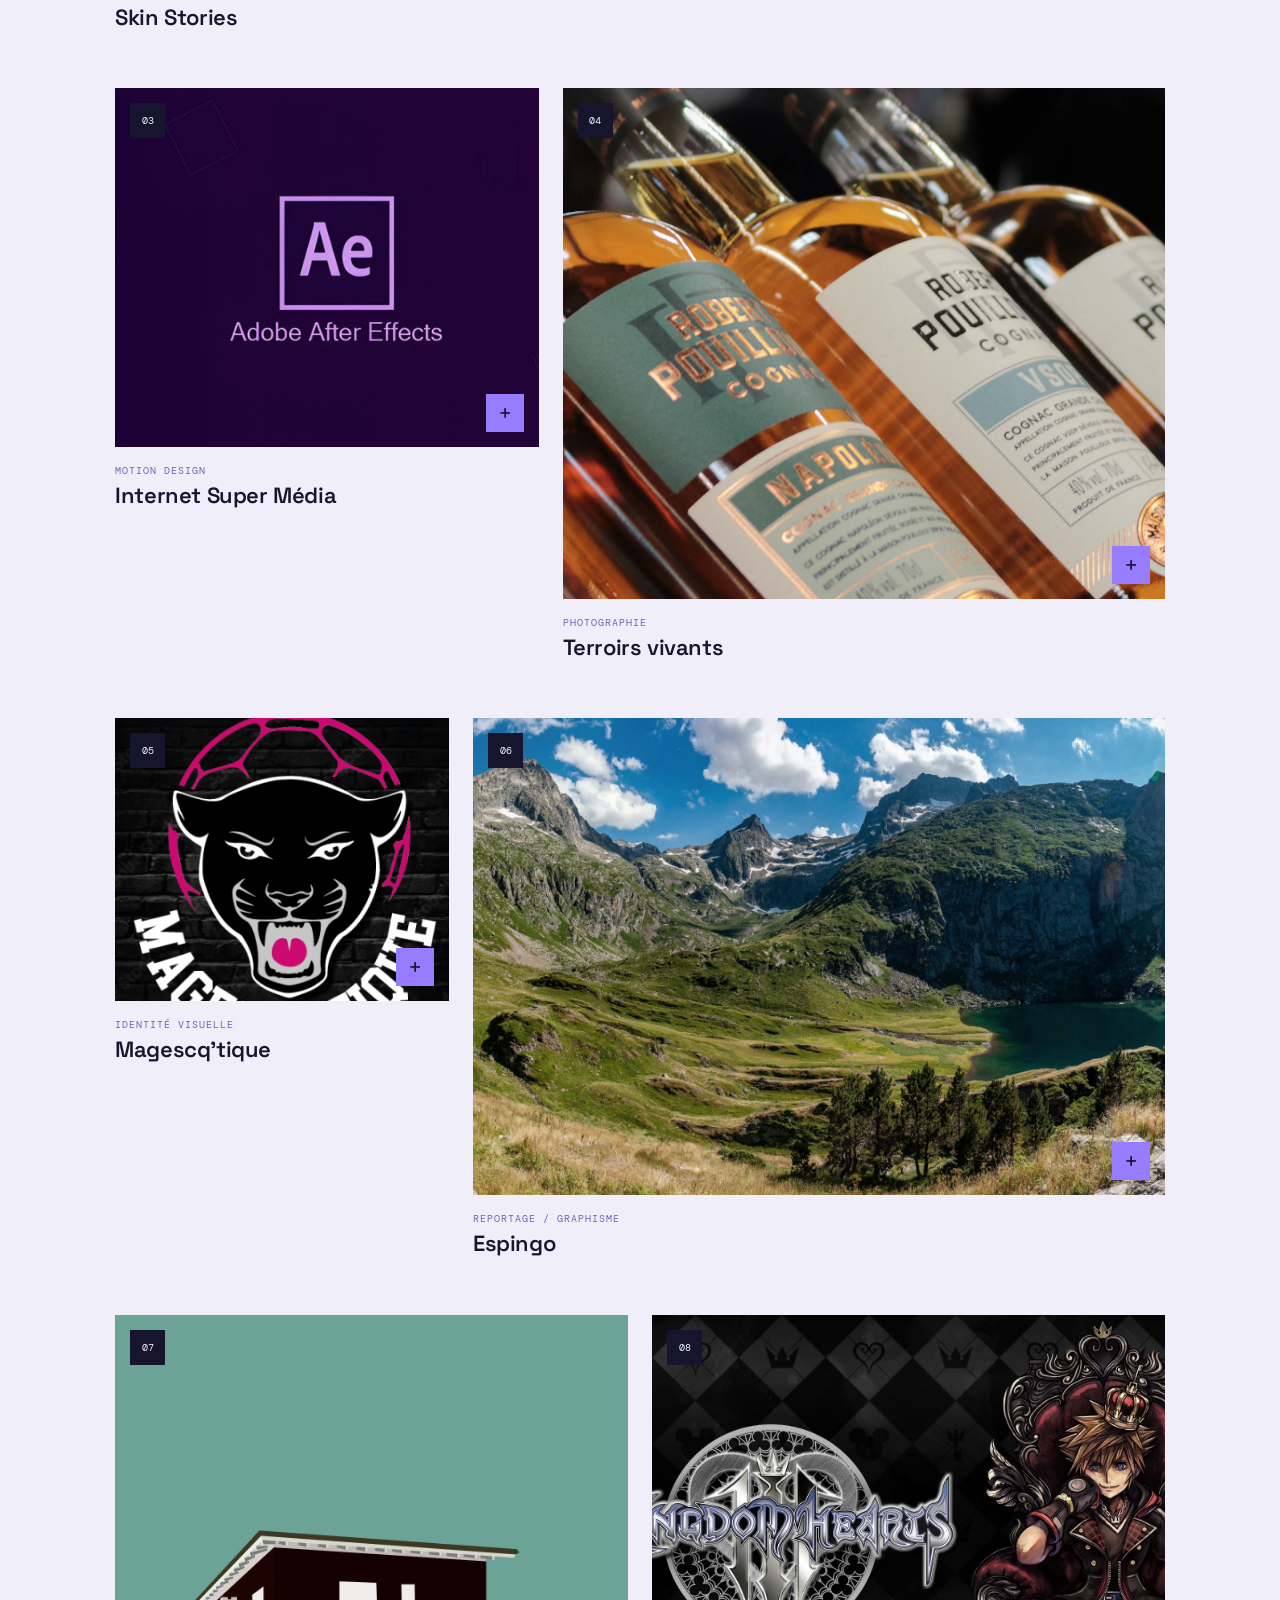
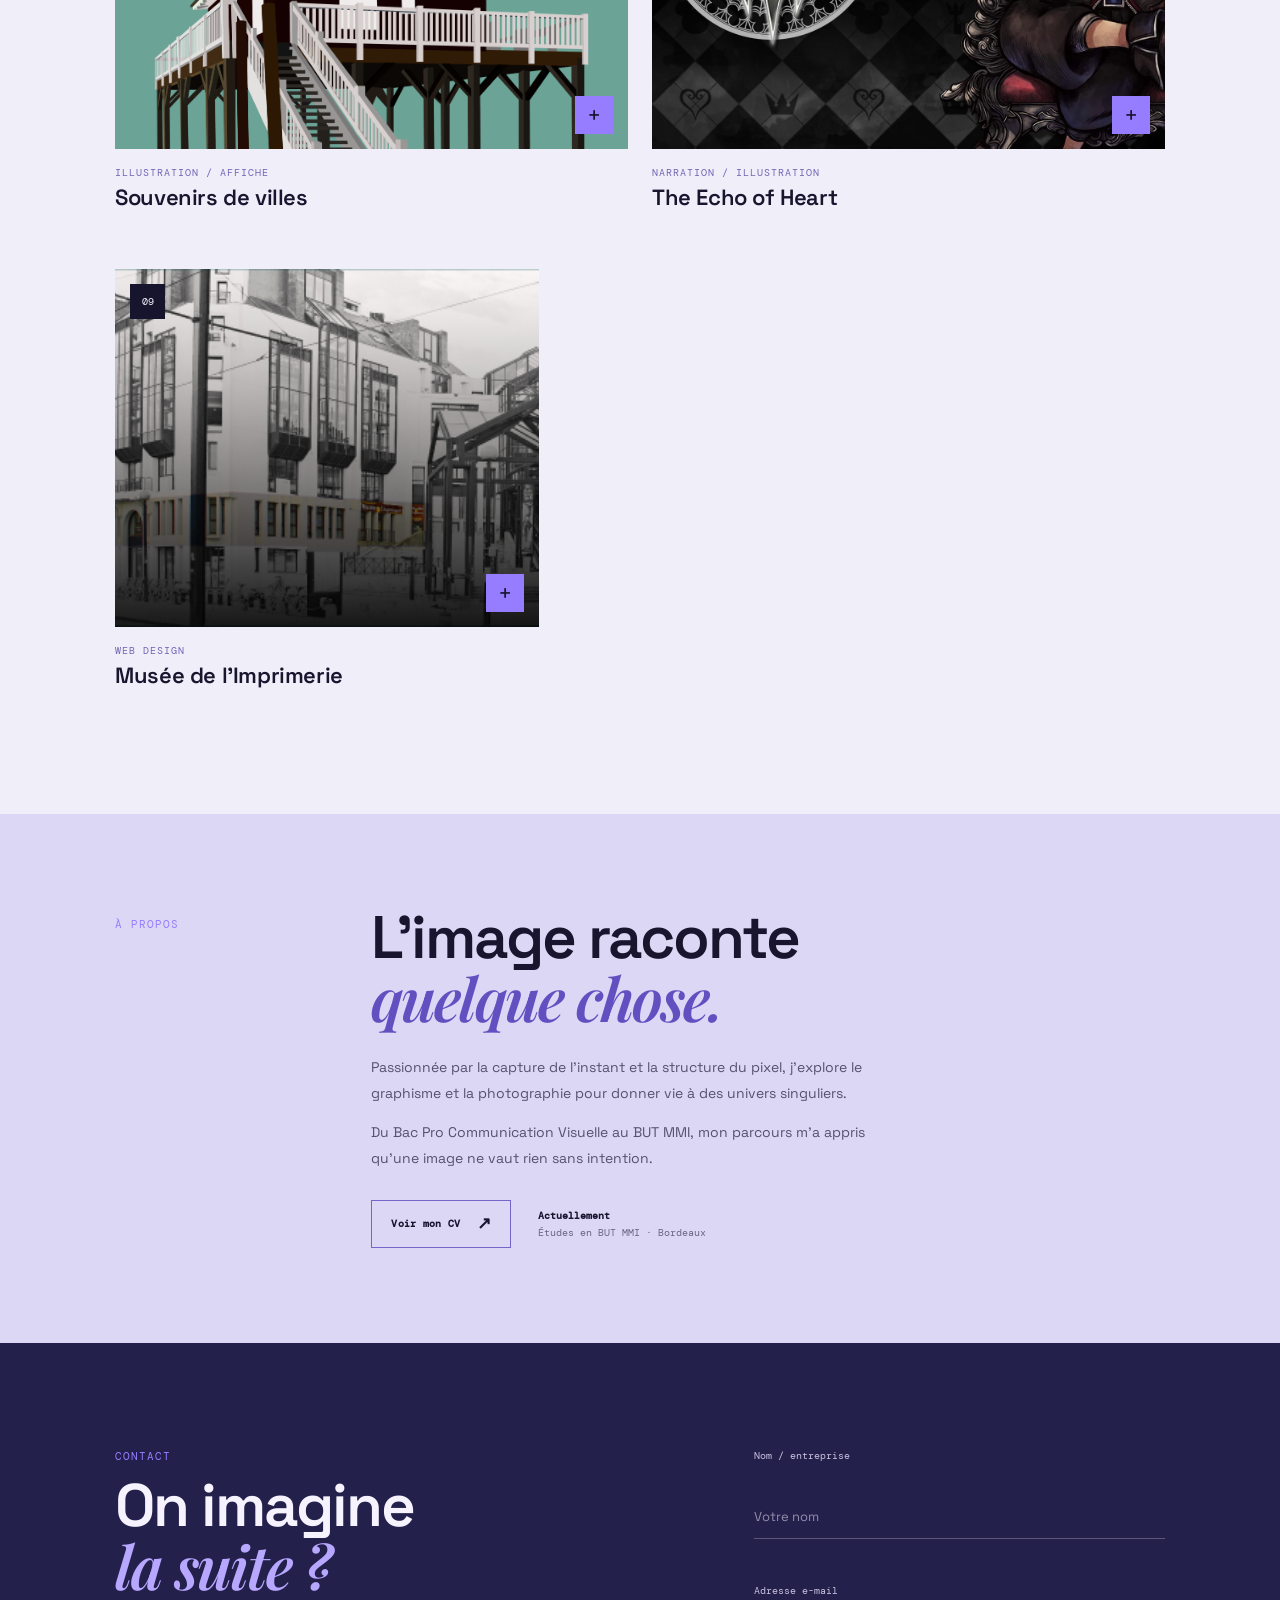
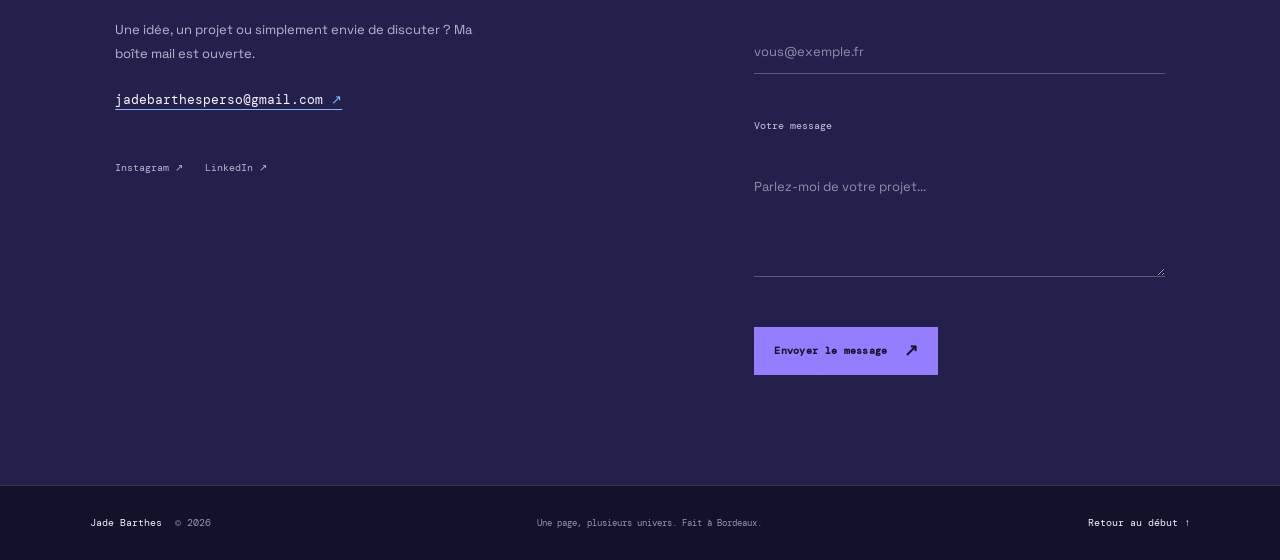
==== commit 6e9bcabe: "bandeau" ====
--- a/index.html
+++ b/index.html
@@ -52,16 +52,16 @@
         <section class="tools-band" id="outils" aria-label="Applications créatives maîtrisées">
             <div class="tools-track">
                 <div class="tools-set">
-                    <span class="tool-name"><b>Ps</b> Photoshop</span><i aria-hidden="true">✳</i>
-                    <span class="tool-name"><b>Ai</b> Illustrator</span><i aria-hidden="true">✳</i>
-                    <span class="tool-name"><b>Pr</b> Premiere Pro</span><i aria-hidden="true">✳</i>
-                    <span class="tool-name"><b>Ae</b> After Effects</span><i aria-hidden="true">✳</i>
+                    <span class="tool-name"><b>Ps</b> Photoshop</span>
+                    <span class="tool-name"><b>Ai</b> Illustrator</span>
+                    <span class="tool-name"><b>Pr</b> Premiere Pro</span>
+                    <span class="tool-name"><b>Ae</b> After Effects</span>
                 </div>
                 <div class="tools-set" aria-hidden="true">
-                    <span class="tool-name"><b>Ps</b> Photoshop</span><i>✳</i>
-                    <span class="tool-name"><b>Ai</b> Illustrator</span><i>✳</i>
-                    <span class="tool-name"><b>Pr</b> Premiere Pro</span><i>✳</i>
-                    <span class="tool-name"><b>Ae</b> After Effects</span><i>✳</i>
+                    <span class="tool-name"><b>Ps</b> Photoshop</span>
+                    <span class="tool-name"><b>Ai</b> Illustrator</span>
+                    <span class="tool-name"><b>Pr</b> Premiere Pro</span>
+                    <span class="tool-name"><b>Ae</b> After Effects</span>
                 </div>
             </div>
         </section>
--- a/style.css
+++ b/style.css
@@ -1517,10 +1517,9 @@
 .tools-track { width: max-content; display: flex; align-items: center; animation: tools-scroll 32s linear infinite; }
 .tools-band:hover .tools-track,
 .tools-band:focus-within .tools-track { animation-play-state: paused; }
-.tools-set { display: flex; flex: none; align-items: center; gap: 31px; padding-right: 31px; }
+.tools-set { display: flex; flex: none; align-items: center; justify-content: space-around; gap: 31px; min-width: 100vw; box-sizing: border-box; padding-right: 31px; }
 .tool-name { display: inline-flex; align-items: center; gap: 10px; white-space: nowrap; font-size: 14px; font-weight: 600; }
 .tool-name b { width: 28px; height: 28px; display: grid; place-items: center; border: 1px solid rgba(245,243,251,.4); border-radius: 5px; color: #c0b2f3; font-size: 11px; }
-.tools-set i { color: var(--blue); font-size: 15px; font-style: normal; }
 
 .page-section { max-width: 1280px; margin: 0 auto; padding-right: 8%; padding-left: 8%; }
 .work-section { padding-top: 112px; padding-bottom: 95px; }
@@ -1773,7 +1772,6 @@
 .tools-set { gap: 30px; padding-right: 30px; }
 .tool-name { gap: 9px; font: 500 13px 'DM Mono', monospace; }
 .tool-name b { border: 1px solid rgba(224, 218, 255, .35); border-radius: 2px; color: #c5b8ff; font: 11px 'DM Mono', monospace; }
-.tools-set i { color: var(--blue); }
 
 .page-section { max-width: 1440px; padding-right: 9%; padding-left: 9%; }
 .work-section { padding-top: 118px; padding-bottom: 125px; background: var(--paper); }
